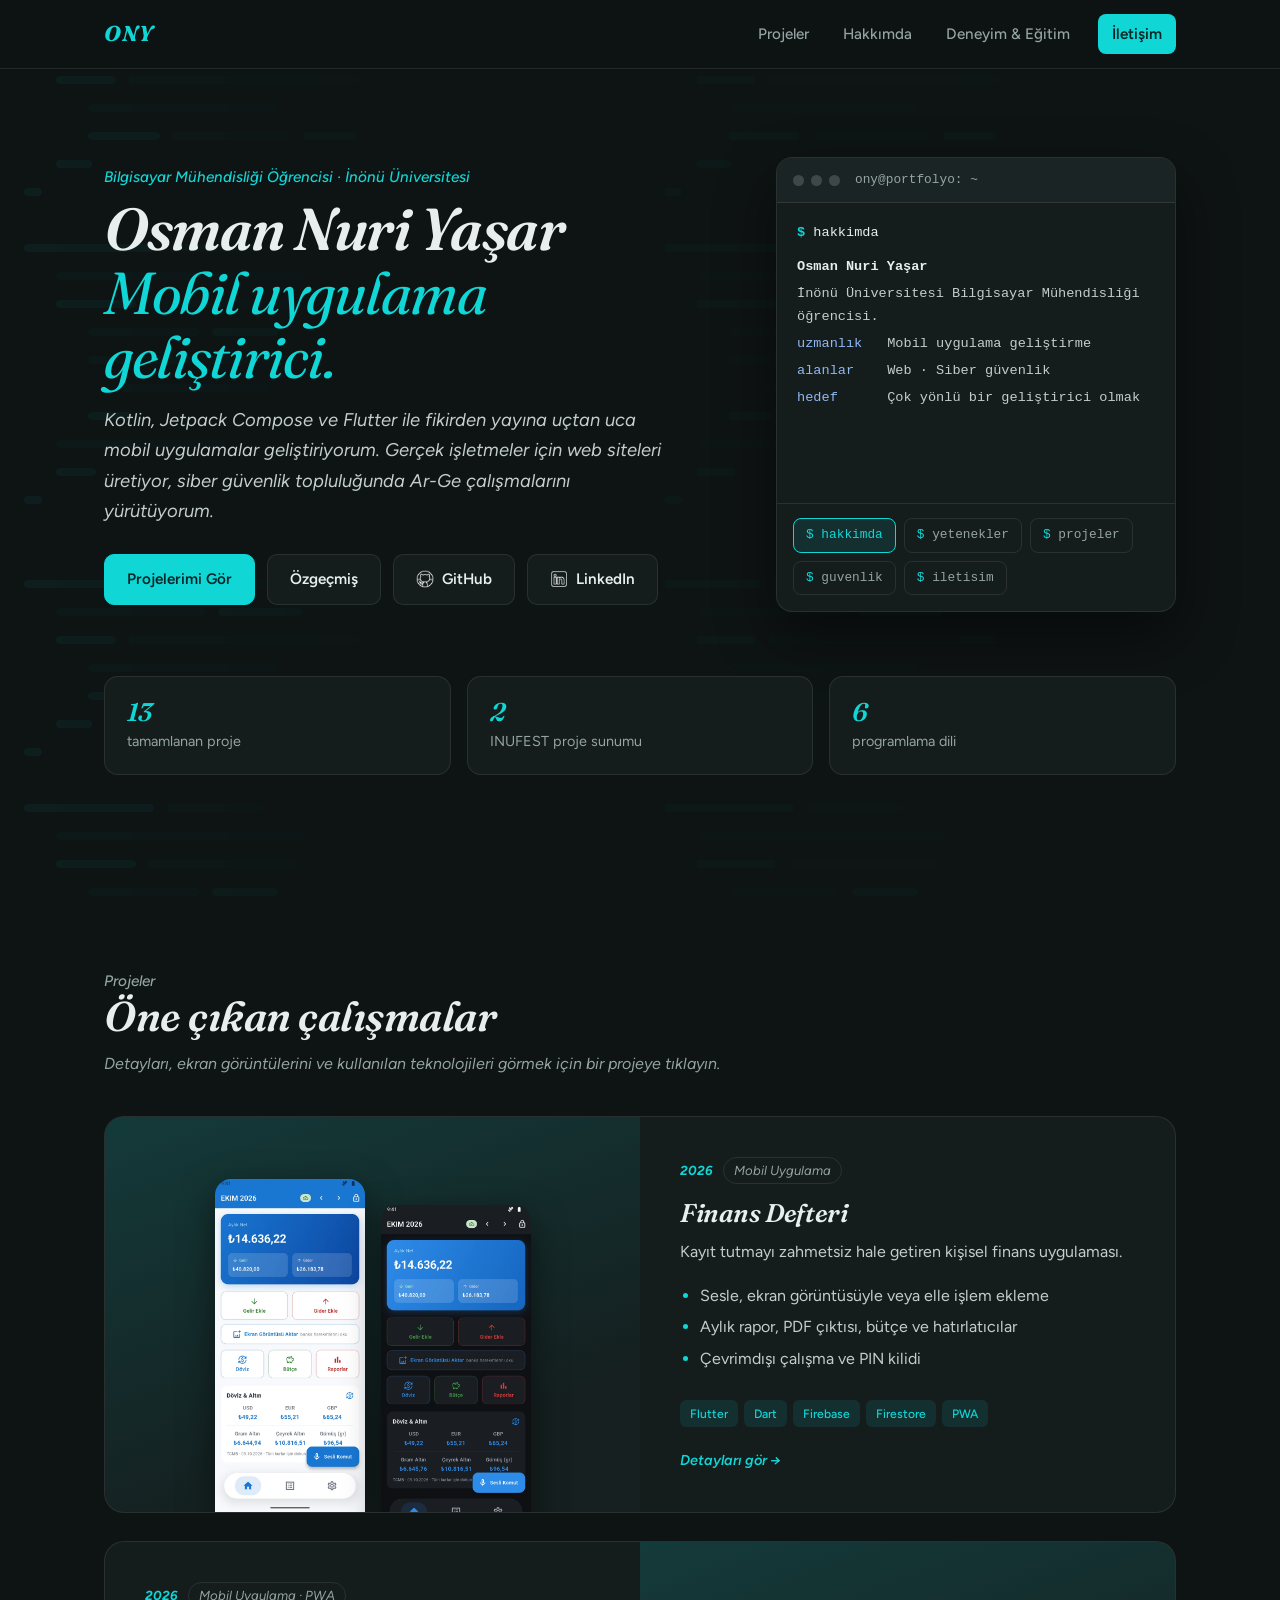
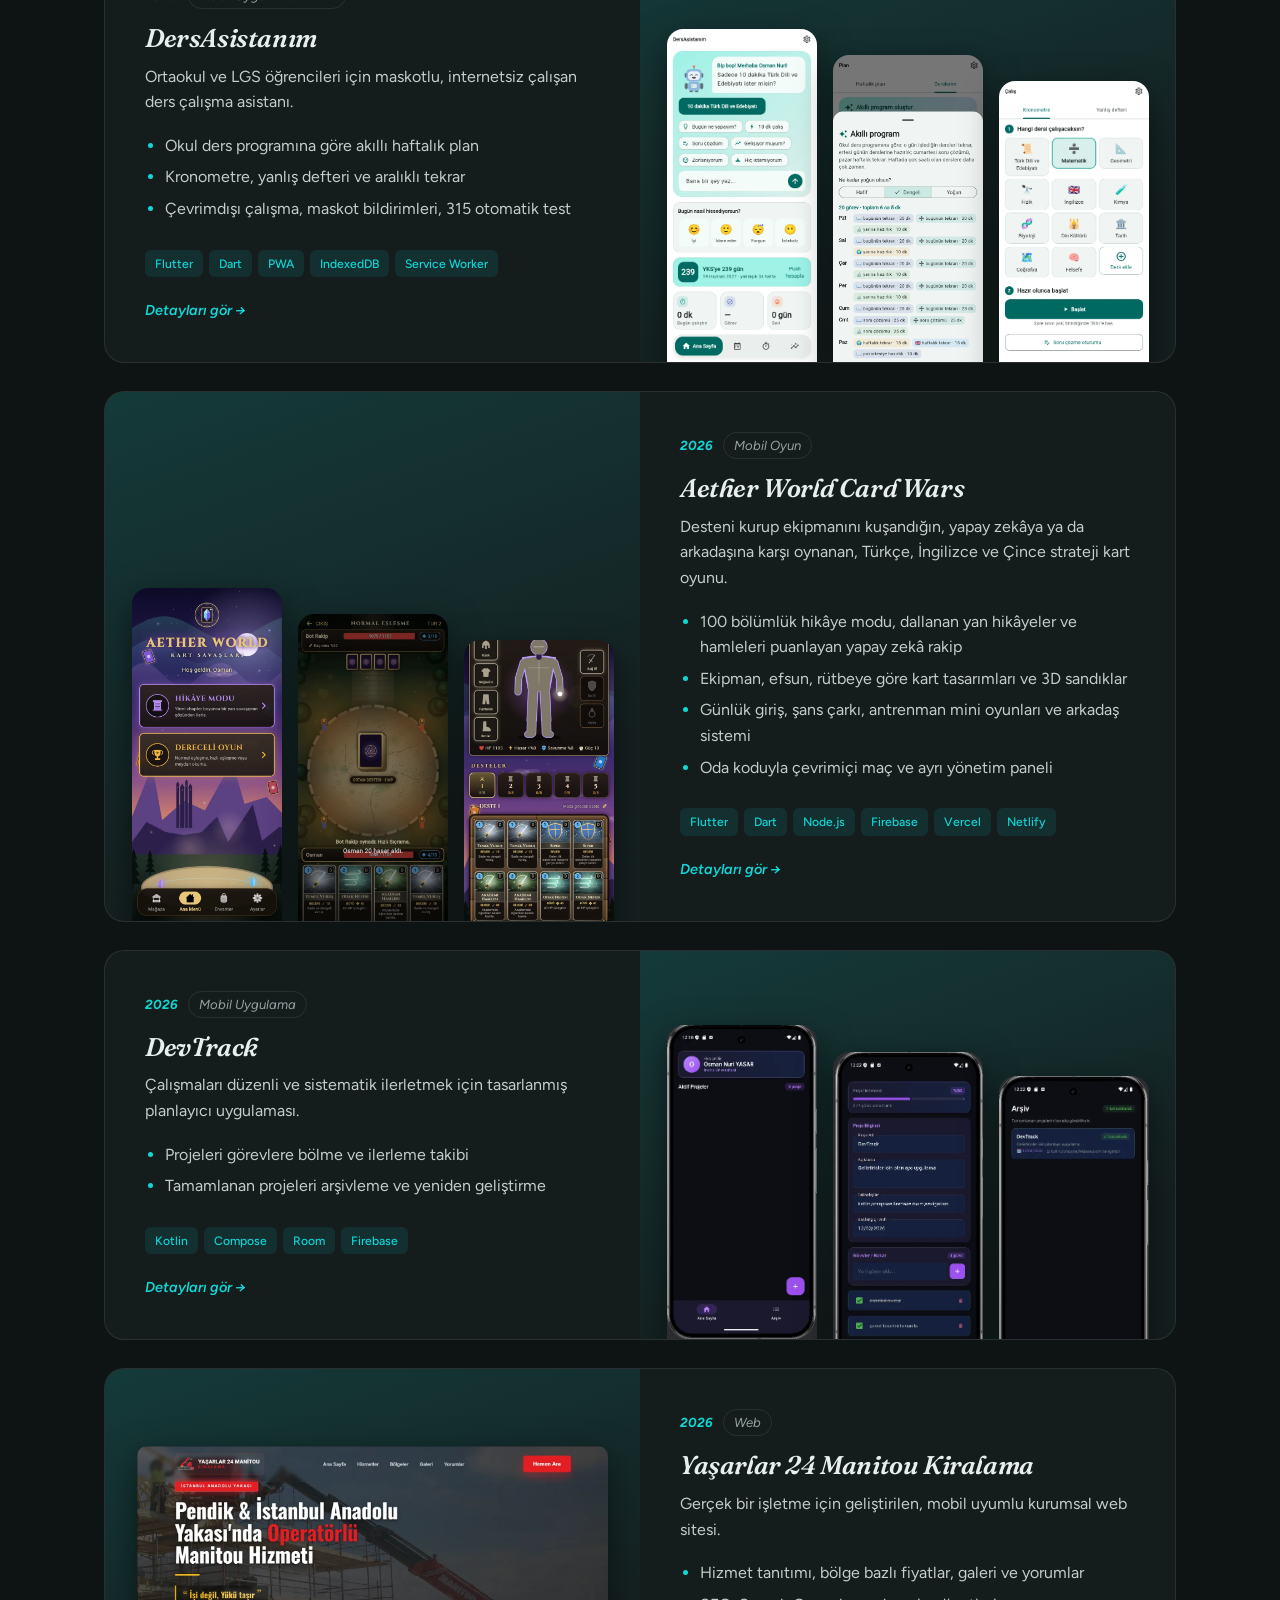
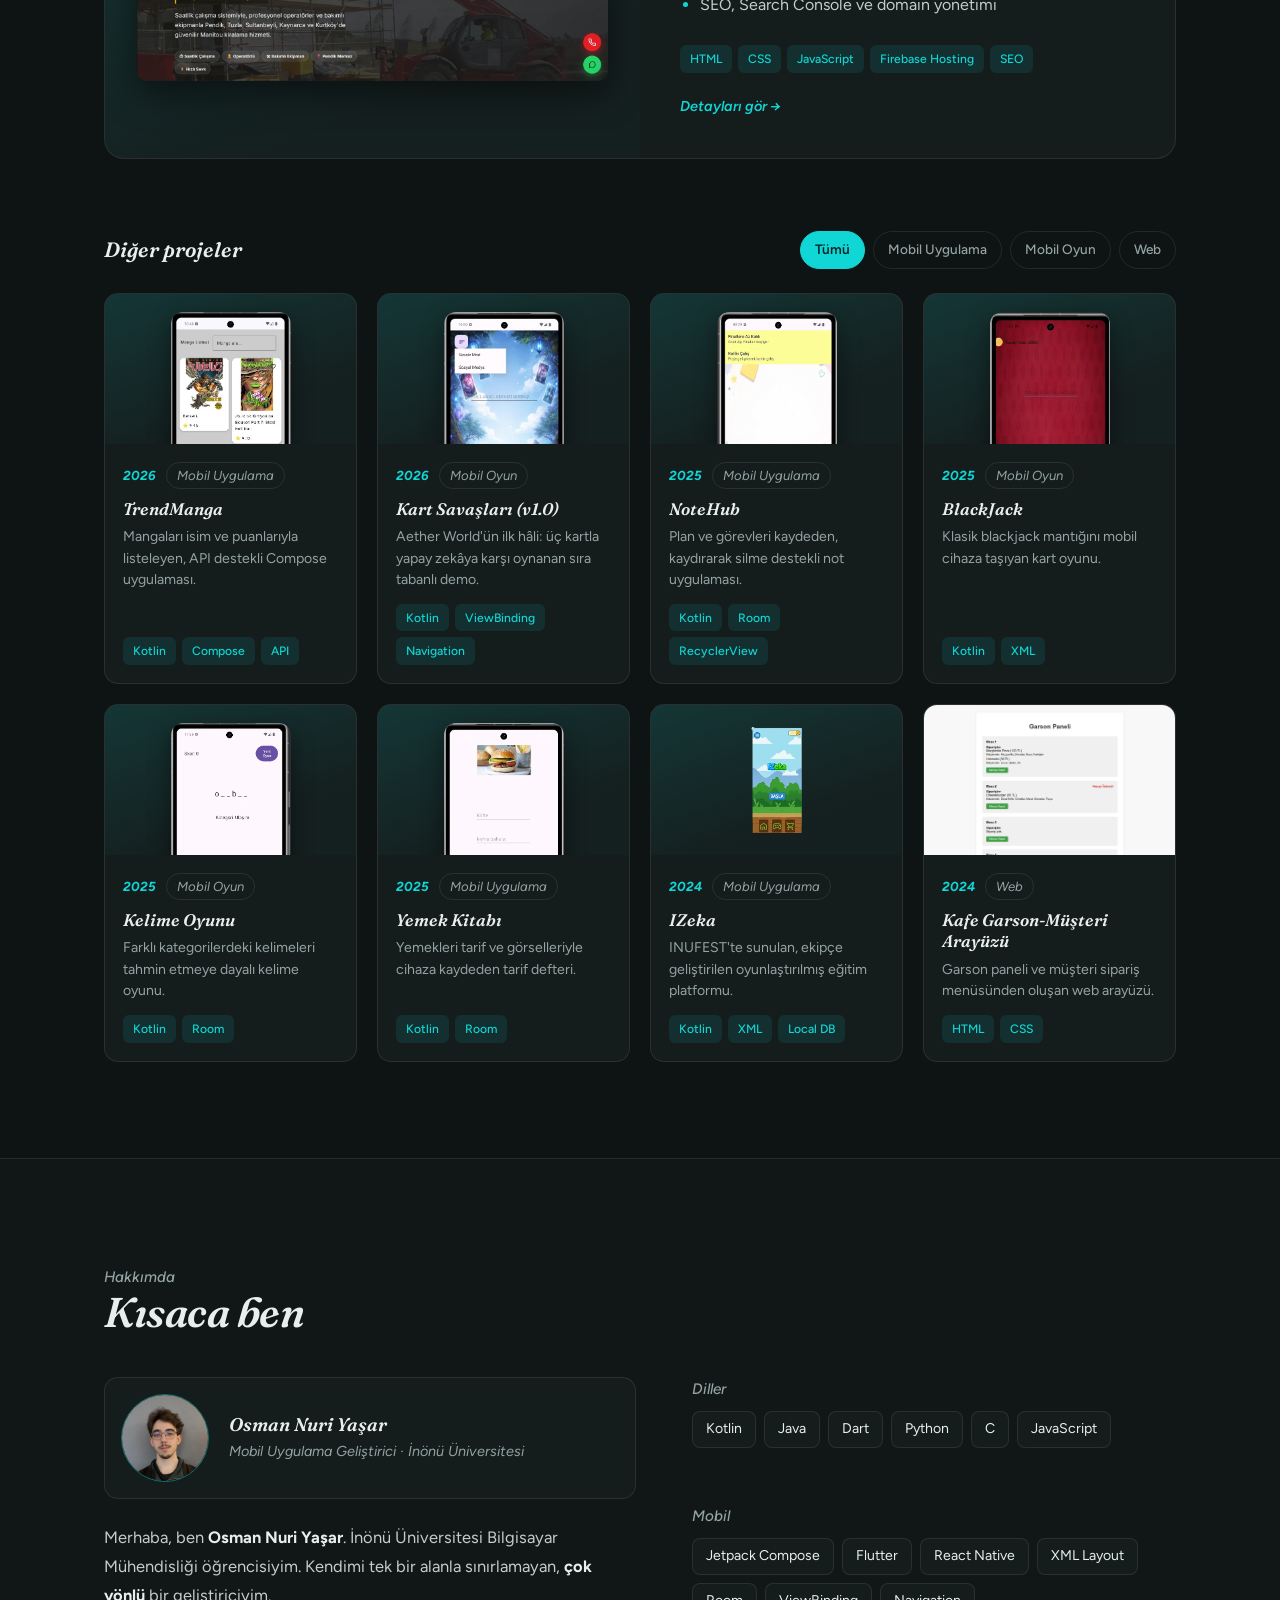
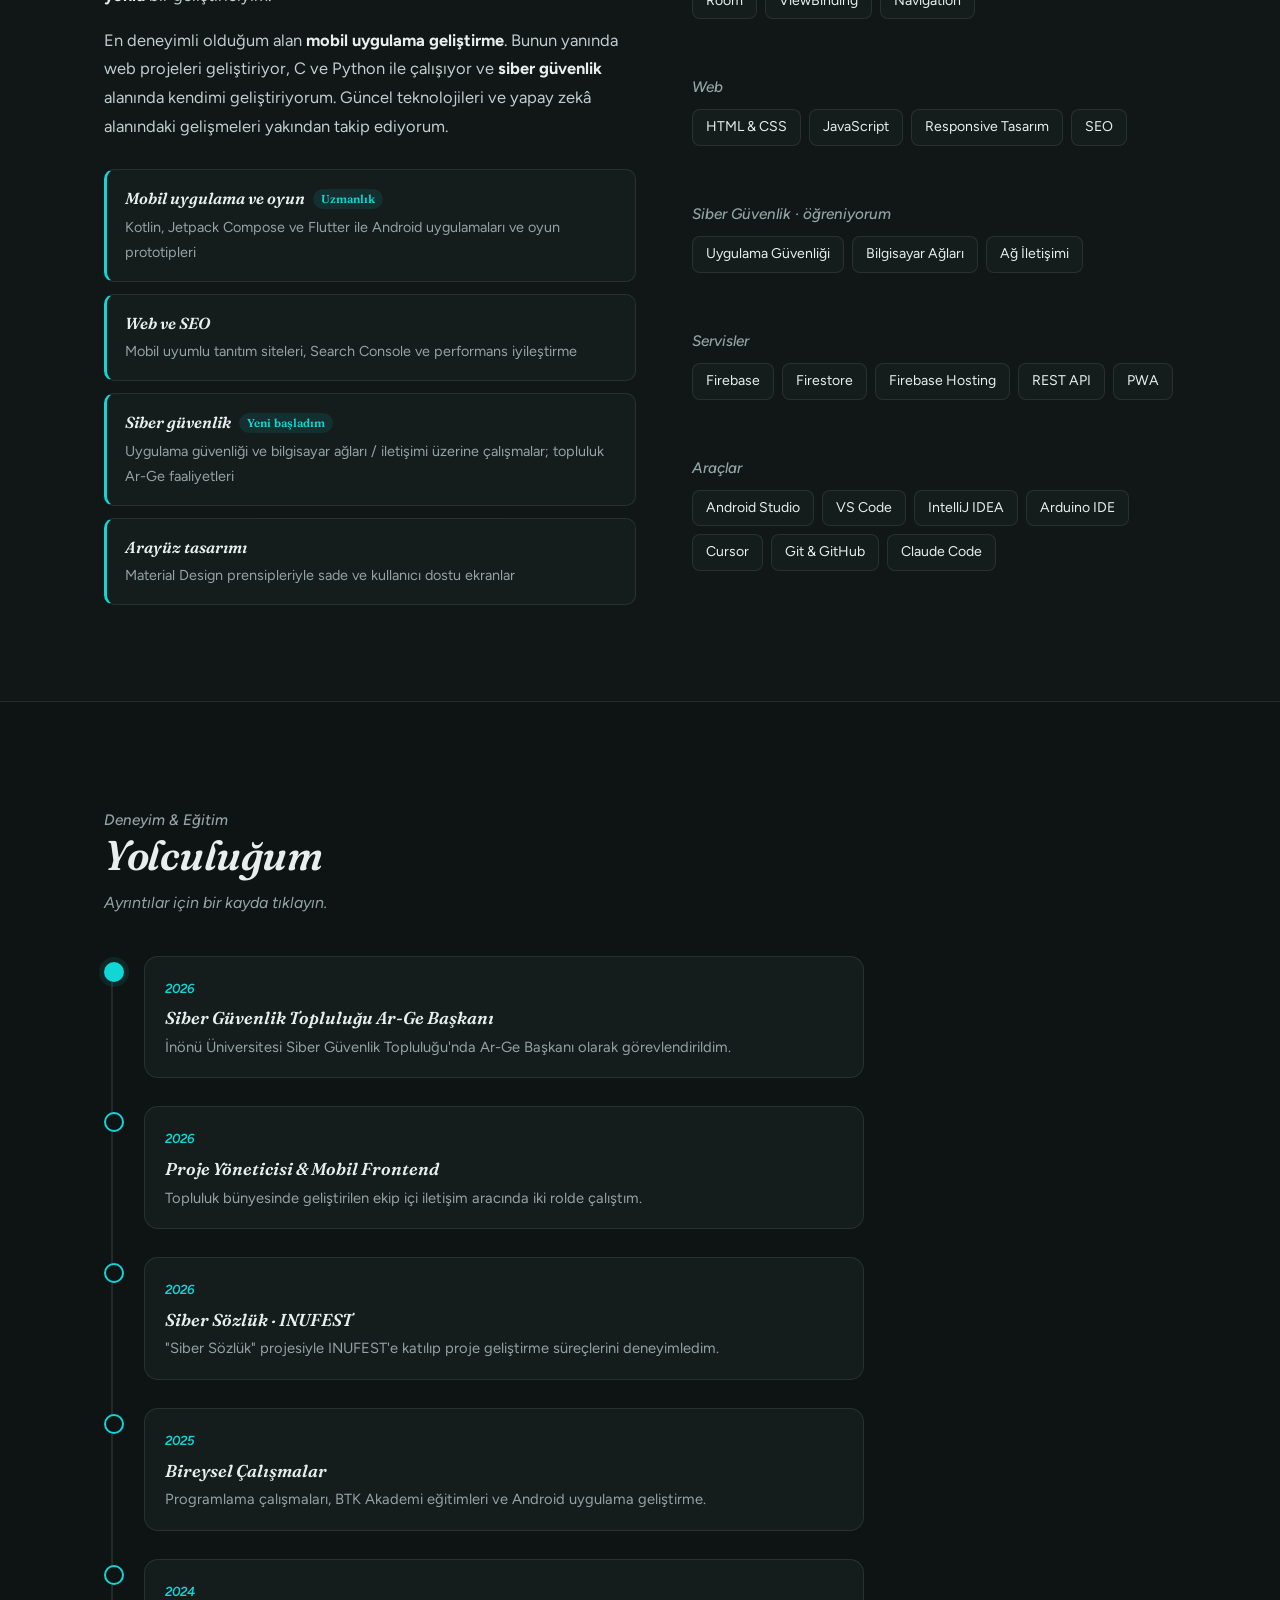
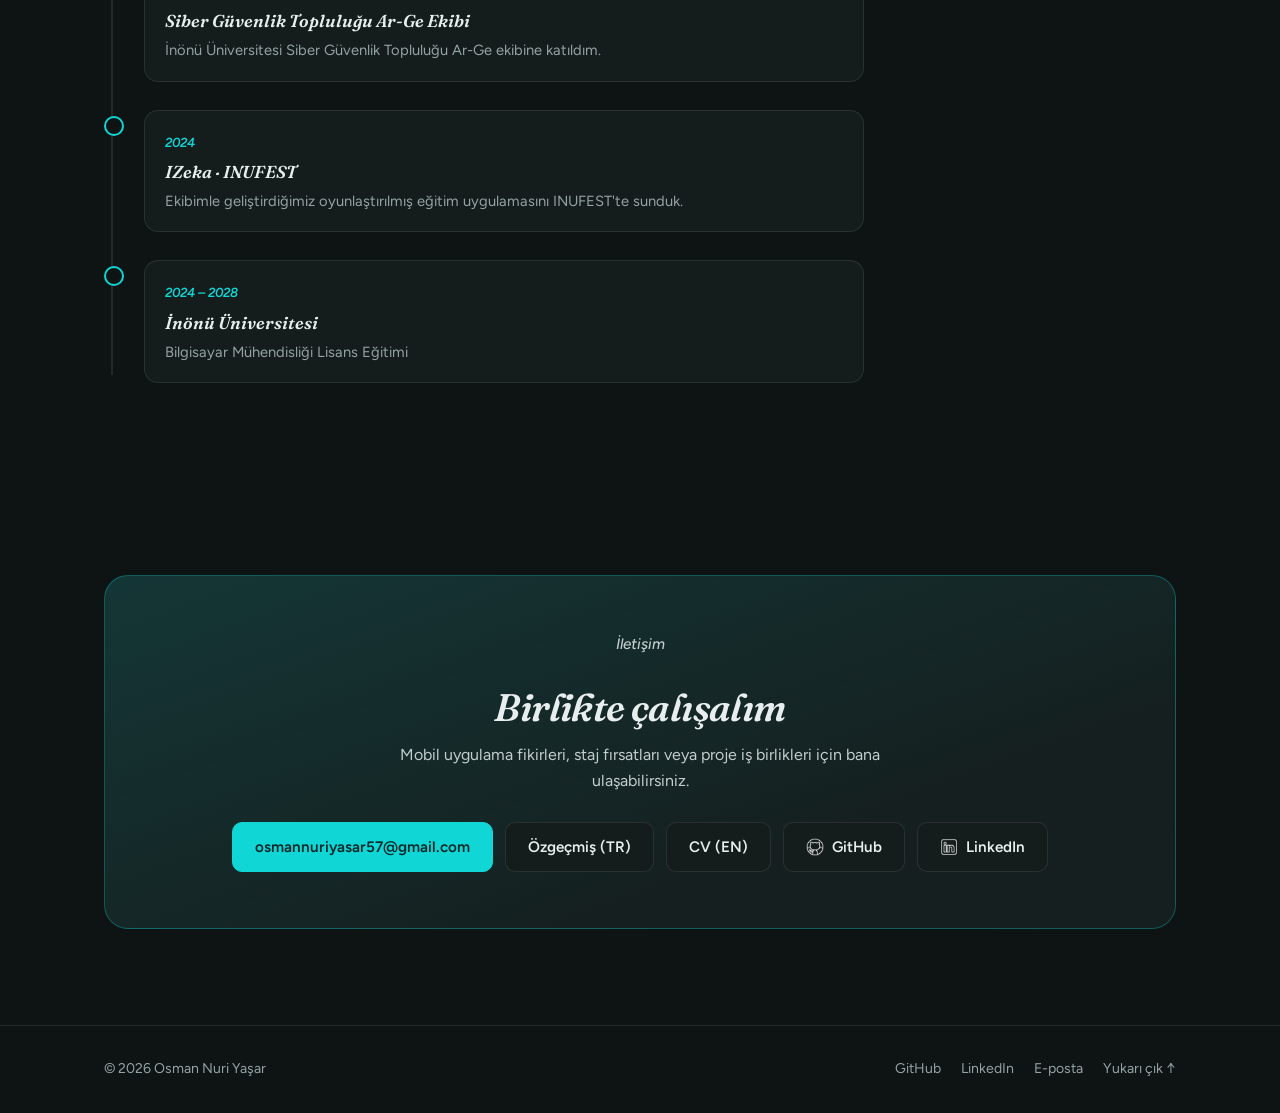
==== index.html @ 2765c80d "Aether World Card Wars güncellendi: 100 bölüm, yan hikâyeler, günlük döngü, çoklu dil Co-Authored-By" ====
<!DOCTYPE html>
<html lang="tr">
<head>
    <meta charset="UTF-8">
    <meta name="viewport" content="width=device-width, initial-scale=1.0">
    <title>Osman Nuri Yaşar | Yazılım Geliştirici</title>
    <meta name="description" content="Osman Nuri Yaşar — mobil, web ve siber güvenlik alanlarında çalışan Bilgisayar Mühendisliği öğrencisi. Projeler, deneyim ve iletişim.">
    <link rel="canonical" href="https://osmnnuri.github.io/">
    <meta property="og:type" content="website">
    <meta property="og:locale" content="tr_TR">
    <meta property="og:url" content="https://osmnnuri.github.io/">
    <meta property="og:title" content="Osman Nuri Yaşar | Mobil Uygulama Geliştirici">
    <meta property="og:description" content="Kotlin ve Flutter ile mobil uygulamalar geliştiren Bilgisayar Mühendisliği öğrencisi. Projeler, deneyim ve iletişim.">
    <meta property="og:image" content="https://osmnnuri.github.io/g%C3%B6rseller/images/osmanprofil-kare.webp">
    <meta name="twitter:card" content="summary">
    <link rel="icon" type="image/png" href="görseller/icons/favicon.png">
    <link rel="preconnect" href="https://fonts.googleapis.com">
    <link rel="preconnect" href="https://fonts.gstatic.com" crossorigin>
    <link rel="stylesheet" href="https://fonts.googleapis.com/css2?family=Fraunces:ital,opsz,wght,SOFT@1,9..144,300..700,100&family=Figtree:ital,wght@0,400..700;1,400..700&display=swap">
    <link rel="stylesheet" href="style.css?v=11">
</head>
<body>
    <nav class="navbar">
        <div class="wrap">
            <a href="#top" class="logo">ONY</a>
            <button class="hamburger" id="hamburger" aria-label="Menüyü Aç/Kapat" aria-expanded="false" aria-controls="navLinks">
                <span></span><span></span><span></span>
            </button>
            <ul class="nav-links" id="navLinks">
                <li><a href="#projects">Projeler</a></li>
                <li><a href="#about">Hakkımda</a></li>
                <li><a href="#experience">Deneyim &amp; Eğitim</a></li>
                <li><a href="#contact" class="nav-btn">İletişim</a></li>
            </ul>
        </div>
    </nav>
    <div class="nav-overlay" id="navOverlay"></div>

    <main id="top">
        <!-- ===== HERO ===== -->
        <header class="hero">
            <div class="wrap hero-main">
                <div>
                    <p class="eyebrow">Bilgisayar Mühendisliği Öğrencisi · İnönü Üniversitesi</p>
                    <h1>Osman Nuri Yaşar<br><span>Mobil uygulama geliştirici.</span></h1>
                    <p class="lead">Kotlin, Jetpack Compose ve Flutter ile fikirden yayına uçtan uca mobil uygulamalar geliştiriyorum. Gerçek işletmeler için web siteleri üretiyor, siber güvenlik topluluğunda Ar-Ge çalışmalarını yürütüyorum.</p>
                    <div class="hero-actions">
                        <a href="#projects" class="btn primary">Projelerimi Gör</a>
                        <a href="cv/kaynak/Osman-Nuri-Yasar-Ozgecmis-TR.html" target="_blank" rel="noopener" class="btn">Özgeçmiş</a>
                        <a href="https://github.com/osmnnuri" target="_blank" rel="noopener" class="btn"><img src="görseller/icons/icons8-github-50.png" alt="" width="50" height="50">GitHub</a>
                        <a href="https://www.linkedin.com/in/osman-nuri-yaşar-59901a324/" target="_blank" rel="noopener" class="btn"><img src="görseller/icons/icons8-linkedin-50.png" alt="" width="50" height="50">LinkedIn</a>
                    </div>
                </div>
                <div class="code-card terminal" id="terminal">
                    <div class="code-bar"><i></i><i></i><i></i><span>ony@portfolyo: ~</span></div>
                    <div class="term-screen" id="termScreen" aria-live="polite"></div>
                    <div class="term-cmds" role="group" aria-label="Terminal komutları">
                        <button type="button" data-cmd="hakkimda">hakkimda</button>
                        <button type="button" data-cmd="yetenekler">yetenekler</button>
                        <button type="button" data-cmd="projeler">projeler</button>
                        <button type="button" data-cmd="guvenlik">guvenlik</button>
                        <button type="button" data-cmd="iletisim">iletisim</button>
                    </div>
                </div>
            </div>
            <div class="wrap">
                <ul class="stats">
                    <li><strong>13</strong><span>tamamlanan proje</span></li>
                    <li><strong>2</strong><span>INUFEST proje sunumu</span></li>
                    <li><strong>6</strong><span>programlama dili</span></li>
                </ul>
            </div>
        </header>

        <!-- ===== PROJELER ===== -->
        <section id="projects">
            <div class="wrap">
                <div class="section-head reveal">
                    <p class="eyebrow">Projeler</p>
                    <h2>Öne çıkan çalışmalar</h2>
                    <p>Detayları, ekran görüntülerini ve kullanılan teknolojileri görmek için bir projeye tıklayın.</p>
                </div>

                <div class="featured">
                    <article class="feature project-card reveal" onclick="openProject('FinansDefteri')" role="button" tabindex="0">
                        <div class="feature-media">
                            <img src="görseller/finansDefteri/04-ana-ekran.webp" alt="Finans Defteri ana ekran" loading="lazy" width="1080" height="2400">
                            <img src="görseller/finansDefteri/13-koyu-ana-ekran.webp" alt="Finans Defteri koyu tema" loading="lazy" width="1080" height="2400">
                        </div>
                        <div class="feature-body">
                            <div class="meta"><span class="year">2026</span><span class="type">Mobil Uygulama</span></div>
                            <h3>Finans Defteri</h3>
                            <p>Kayıt tutmayı zahmetsiz hale getiren kişisel finans uygulaması.</p>
                            <ul>
                                <li>Sesle, ekran görüntüsüyle veya elle işlem ekleme</li>
                                <li>Aylık rapor, PDF çıktısı, bütçe ve hatırlatıcılar</li>
                                <li>Çevrimdışı çalışma ve PIN kilidi</li>
                            </ul>
                            <div class="tags"><span>Flutter</span><span>Dart</span><span>Firebase</span><span>Firestore</span><span>PWA</span></div>
                            <span class="more">Detayları gör &rarr;</span>
                        </div>
                    </article>

                    <article class="feature project-card reveal" onclick="openProject('DersAsistanim')" role="button" tabindex="0">
                        <div class="feature-media">
                            <img src="görseller/dersAsistanim/01-ana-sayfa.webp" alt="DersAsistanım ana sayfa ve maskot asistan" loading="lazy" width="1080" height="2398">
                            <img src="görseller/dersAsistanim/06-akilli-program.webp" alt="DersAsistanım akıllı program" loading="lazy" width="1080" height="2398">
                            <img src="görseller/dersAsistanim/09-kronometre.webp" alt="DersAsistanım kronometre" loading="lazy" width="1080" height="2398">
                        </div>
                        <div class="feature-body">
                            <div class="meta"><span class="year">2026</span><span class="type">Mobil Uygulama · PWA</span></div>
                            <h3>DersAsistanım</h3>
                            <p>Ortaokul ve LGS öğrencileri için maskotlu, internetsiz çalışan ders çalışma asistanı.</p>
                            <ul>
                                <li>Okul ders programına göre akıllı haftalık plan</li>
                                <li>Kronometre, yanlış defteri ve aralıklı tekrar</li>
                                <li>Çevrimdışı çalışma, maskot bildirimleri, 315 otomatik test</li>
                            </ul>
                            <div class="tags"><span>Flutter</span><span>Dart</span><span>PWA</span><span>IndexedDB</span><span>Service Worker</span></div>
                            <span class="more">Detayları gör &rarr;</span>
                        </div>
                    </article>

                    <article class="feature project-card reveal" onclick="openProject('AetherWorld')" role="button" tabindex="0">
                        <div class="feature-media">
                            <img src="görseller/aetherWorld/02-ana-menu.webp" alt="Aether World ana menü" loading="lazy" width="1080" height="2398">
                            <img src="görseller/aetherWorld/05-savas-hamle.webp" alt="Aether World savaş ekranı" loading="lazy" width="1080" height="2398">
                            <img src="görseller/aetherWorld/07-deste.webp" alt="Aether World deste ve envanter" loading="lazy" width="1080" height="2398">
                        </div>
                        <div class="feature-body">
                            <div class="meta"><span class="year">2026</span><span class="type">Mobil Oyun</span></div>
                            <h3>Aether World Card Wars</h3>
                            <p>Desteni kurup ekipmanını kuşandığın, yapay zekâya ya da arkadaşına karşı oynanan, Türkçe, İngilizce ve Çince strateji kart oyunu.</p>
                            <ul>
                                <li>100 bölümlük hikâye modu, dallanan yan hikâyeler ve hamleleri puanlayan yapay zekâ rakip</li>
                                <li>Ekipman, efsun, rütbeye göre kart tasarımları ve 3D sandıklar</li>
                                <li>Günlük giriş, şans çarkı, antrenman mini oyunları ve arkadaş sistemi</li>
                                <li>Oda koduyla çevrimiçi maç ve ayrı yönetim paneli</li>
                            </ul>
                            <div class="tags"><span>Flutter</span><span>Dart</span><span>Node.js</span><span>Firebase</span><span>Vercel</span><span>Netlify</span></div>
                            <span class="more">Detayları gör &rarr;</span>
                        </div>
                    </article>

                    <article class="feature project-card reveal" onclick="openProject('DevTrack')" role="button" tabindex="0">
                        <div class="feature-media">
                            <img src="görseller/devTrack/devTrack_mainScreen.webp" alt="DevTrack ana ekran" loading="lazy" width="361" height="757">
                            <img src="görseller/devTrack/devTrack_projectdetail.webp" alt="DevTrack proje detayı" loading="lazy" width="365" height="763">
                            <img src="görseller/devTrack/devTrack_archive.webp" alt="DevTrack arşiv" loading="lazy" width="362" height="761">
                        </div>
                        <div class="feature-body">
                            <div class="meta"><span class="year">2026</span><span class="type">Mobil Uygulama</span></div>
                            <h3>DevTrack</h3>
                            <p>Çalışmaları düzenli ve sistematik ilerletmek için tasarlanmış planlayıcı uygulaması.</p>
                            <ul>
                                <li>Projeleri görevlere bölme ve ilerleme takibi</li>
                                <li>Tamamlanan projeleri arşivleme ve yeniden geliştirme</li>
                            </ul>
                            <div class="tags"><span>Kotlin</span><span>Compose</span><span>Room</span><span>Firebase</span></div>
                            <span class="more">Detayları gör &rarr;</span>
                        </div>
                    </article>

                    <article class="feature project-card reveal" onclick="openProject('Yasarlar24')" role="button" tabindex="0">
                        <div class="feature-media web">
                            <img src="görseller/yasarlar24/yasarlar24anasayfa.webp" alt="Yaşarlar 24 ana sayfa" loading="lazy" width="1400" height="697">
                        </div>
                        <div class="feature-body">
                            <div class="meta"><span class="year">2026</span><span class="type">Web</span></div>
                            <h3>Yaşarlar 24 Manitou Kiralama</h3>
                            <p>Gerçek bir işletme için geliştirilen, mobil uyumlu kurumsal web sitesi.</p>
                            <ul>
                                <li>Hizmet tanıtımı, bölge bazlı fiyatlar, galeri ve yorumlar</li>
                                <li>SEO, Search Console ve domain yönetimi</li>
                            </ul>
                            <div class="tags"><span>HTML</span><span>CSS</span><span>JavaScript</span><span>Firebase Hosting</span><span>SEO</span></div>
                            <span class="more">Detayları gör &rarr;</span>
                        </div>
                    </article>
                </div>

                <div class="sub-head reveal">
                    <h3>Diğer projeler</h3>
                    <div class="filters" role="group" aria-label="Proje türüne göre filtrele">
                        <button type="button" data-filter="all" aria-pressed="true">Tümü</button>
                        <button type="button" data-filter="app" aria-pressed="false">Mobil Uygulama</button>
                        <button type="button" data-filter="game" aria-pressed="false">Mobil Oyun</button>
                        <button type="button" data-filter="web" aria-pressed="false">Web</button>
                    </div>
                </div>

                <div class="project-grid">
                    <article class="p-card project-card reveal" data-type="app" onclick="openProject('MangaApp')" role="button" tabindex="0">
                        <div class="p-cover phone"><img src="görseller/mangaApp/mangaapp1.webp" alt="" loading="lazy" width="357" height="753"></div>
                        <div class="p-body">
                            <div class="meta"><span class="year">2026</span><span class="type">Mobil Uygulama</span></div>
                            <h4>TrendManga</h4>
                            <p>Mangaları isim ve puanlarıyla listeleyen, API destekli Compose uygulaması.</p>
                            <div class="tags"><span>Kotlin</span><span>Compose</span><span>API</span></div>
                        </div>
                    </article>

                    <article class="p-card project-card reveal" data-type="game" onclick="openProject('cardwars')" role="button" tabindex="0">
                        <div class="p-cover phone"><img src="görseller/cardwars/cardwars_menu.webp" alt="" loading="lazy" width="358" height="760"></div>
                        <div class="p-body">
                            <div class="meta"><span class="year">2026</span><span class="type">Mobil Oyun</span></div>
                            <h4>Kart Savaşları (v1.0)</h4>
                            <p>Aether World'ün ilk hâli: üç kartla yapay zekâya karşı oynanan sıra tabanlı demo.</p>
                            <div class="tags"><span>Kotlin</span><span>ViewBinding</span><span>Navigation</span></div>
                        </div>
                    </article>

                    <article class="p-card project-card reveal" data-type="app" onclick="openProject('notehub')" role="button" tabindex="0">
                        <div class="p-cover phone"><img src="görseller/noteHub/notehubmain.webp" alt="" loading="lazy" width="377" height="792"></div>
                        <div class="p-body">
                            <div class="meta"><span class="year">2025</span><span class="type">Mobil Uygulama</span></div>
                            <h4>NoteHub</h4>
                            <p>Plan ve görevleri kaydeden, kaydırarak silme destekli not uygulaması.</p>
                            <div class="tags"><span>Kotlin</span><span>Room</span><span>RecyclerView</span></div>
                        </div>
                    </article>

                    <article class="p-card project-card reveal" data-type="game" onclick="openProject('BlackJack')" role="button" tabindex="0">
                        <div class="p-cover phone"><img src="görseller/blackjack/blackjackmain.webp" alt="" loading="lazy" width="376" height="822"></div>
                        <div class="p-body">
                            <div class="meta"><span class="year">2025</span><span class="type">Mobil Oyun</span></div>
                            <h4>BlackJack</h4>
                            <p>Klasik blackjack mantığını mobil cihaza taşıyan kart oyunu.</p>
                            <div class="tags"><span>Kotlin</span><span>XML</span></div>
                        </div>
                    </article>

                    <article class="p-card project-card reveal" data-type="game" onclick="openProject('wordgame')" role="button" tabindex="0">
                        <div class="p-cover phone"><img src="görseller/kelimeoyunu/kelimeoyunu.webp" alt="" loading="lazy" width="391" height="813"></div>
                        <div class="p-body">
                            <div class="meta"><span class="year">2025</span><span class="type">Mobil Oyun</span></div>
                            <h4>Kelime Oyunu</h4>
                            <p>Farklı kategorilerdeki kelimeleri tahmin etmeye dayalı kelime oyunu.</p>
                            <div class="tags"><span>Kotlin</span><span>Room</span></div>
                        </div>
                    </article>

                    <article class="p-card project-card reveal" data-type="app" onclick="openProject('YemekKitabi')" role="button" tabindex="0">
                        <div class="p-cover phone"><img src="görseller/yemekkitabi/yemekkitabi.webp" alt="" loading="lazy" width="395" height="836"></div>
                        <div class="p-body">
                            <div class="meta"><span class="year">2025</span><span class="type">Mobil Uygulama</span></div>
                            <h4>Yemek Kitabı</h4>
                            <p>Yemekleri tarif ve görselleriyle cihaza kaydeden tarif defteri.</p>
                            <div class="tags"><span>Kotlin</span><span>Room</span></div>
                        </div>
                    </article>

                    <article class="p-card project-card reveal" data-type="app" onclick="openProject('izeka')" role="button" tabindex="0">
                        <div class="p-cover square"><img src="görseller/IZeka/proje_kapak.webp" alt="" loading="lazy" width="499" height="499"></div>
                        <div class="p-body">
                            <div class="meta"><span class="year">2024</span><span class="type">Mobil Uygulama</span></div>
                            <h4>IZeka</h4>
                            <p>INUFEST'te sunulan, ekipçe geliştirilen oyunlaştırılmış eğitim platformu.</p>
                            <div class="tags"><span>Kotlin</span><span>XML</span><span>Local DB</span></div>
                        </div>
                    </article>

                    <article class="p-card project-card reveal" data-type="web" onclick="openProject('cafe')" role="button" tabindex="0">
                        <div class="p-cover"><img src="görseller/Kafe/garson_paneli.webp" alt="" loading="lazy" width="1400" height="718"></div>
                        <div class="p-body">
                            <div class="meta"><span class="year">2024</span><span class="type">Web</span></div>
                            <h4>Kafe Garson-Müşteri Arayüzü</h4>
                            <p>Garson paneli ve müşteri sipariş menüsünden oluşan web arayüzü.</p>
                            <div class="tags"><span>HTML</span><span>CSS</span></div>
                        </div>
                    </article>
                </div>
            </div>
        </section>

        <!-- ===== HAKKIMDA ===== -->
        <section id="about" class="alt">
            <div class="wrap">
                <div class="section-head reveal">
                    <p class="eyebrow">Hakkımda</p>
                    <h2>Kısaca ben</h2>
                </div>

                <div class="about-grid">
                    <div class="about-text reveal">
                        <div class="about-intro">
                            <img src="görseller/images/osmanprofil-kare.webp" alt="Osman Nuri Yaşar" class="avatar" width="480" height="480" loading="lazy">
                            <div>
                                <strong class="about-name">Osman Nuri Yaşar</strong>
                                <span class="about-role">Mobil Uygulama Geliştirici · İnönü Üniversitesi</span>
                            </div>
                        </div>
                        <p>Merhaba, ben <strong>Osman Nuri Yaşar</strong>. İnönü Üniversitesi Bilgisayar Mühendisliği öğrencisiyim. Kendimi tek bir alanla sınırlamayan, <strong>çok yönlü</strong> bir geliştiriciyim.</p>
                        <p>En deneyimli olduğum alan <strong>mobil uygulama geliştirme</strong>. Bunun yanında web projeleri geliştiriyor, C ve Python ile çalışıyor ve <strong>siber güvenlik</strong> alanında kendimi geliştiriyorum. Güncel teknolojileri ve yapay zekâ alanındaki gelişmeleri yakından takip ediyorum.</p>

                        <ul class="focus-list">
                            <li><strong>Mobil uygulama ve oyun <em>Uzmanlık</em></strong><span>Kotlin, Jetpack Compose ve Flutter ile Android uygulamaları ve oyun prototipleri</span></li>
                            <li><strong>Web ve SEO</strong><span>Mobil uyumlu tanıtım siteleri, Search Console ve performans iyileştirme</span></li>
                            <li><strong>Siber güvenlik <em>Yeni başladım</em></strong><span>Uygulama güvenliği ve bilgisayar ağları / iletişimi üzerine çalışmalar; topluluk Ar-Ge faaliyetleri</span></li>
                            <li><strong>Arayüz tasarımı</strong><span>Material Design prensipleriyle sade ve kullanıcı dostu ekranlar</span></li>
                        </ul>
                    </div>

                    <div class="skill-groups reveal">
                        <div class="skill-group">
                            <h3>Diller</h3>
                            <div class="chips"><span>Kotlin</span><span>Java</span><span>Dart</span><span>Python</span><span>C</span><span>JavaScript</span></div>
                        </div>
                        <div class="skill-group">
                            <h3>Mobil</h3>
                            <div class="chips"><span>Jetpack Compose</span><span>Flutter</span><span>React Native</span><span>XML Layout</span><span>Room</span><span>ViewBinding</span><span>Navigation</span></div>
                        </div>
                        <div class="skill-group">
                            <h3>Web</h3>
                            <div class="chips"><span>HTML &amp; CSS</span><span>JavaScript</span><span>Responsive Tasarım</span><span>SEO</span></div>
                        </div>
                        <div class="skill-group">
                            <h3>Siber Güvenlik · öğreniyorum</h3>
                            <div class="chips"><span>Uygulama Güvenliği</span><span>Bilgisayar Ağları</span><span>Ağ İletişimi</span></div>
                        </div>
                        <div class="skill-group">
                            <h3>Servisler</h3>
                            <div class="chips"><span>Firebase</span><span>Firestore</span><span>Firebase Hosting</span><span>REST API</span><span>PWA</span></div>
                        </div>
                        <div class="skill-group">
                            <h3>Araçlar</h3>
                            <div class="chips"><span>Android Studio</span><span>VS Code</span><span>IntelliJ IDEA</span><span>Arduino IDE</span><span>Cursor</span><span>Git &amp; GitHub</span> <span>Claude Code</span></div>
                        </div>
                    </div>
                </div>
            </div>
        </section>

        <!-- ===== DENEYİM & EĞİTİM ===== -->
        <section id="experience">
            <div class="wrap">
                <div class="section-head reveal">
                    <p class="eyebrow">Deneyim &amp; Eğitim</p>
                    <h2>Yolculuğum</h2>
                    <p>Ayrıntılar için bir kayda tıklayın.</p>
                </div>

                <ol class="timeline">
                    <li class="now reveal">
                        <button type="button" class="t-item" onclick="openActivity('arge-baskani')">
                            <span class="year">2026</span>
                            <h3>Siber Güvenlik Topluluğu Ar-Ge Başkanı</h3>
                            <p>İnönü Üniversitesi Siber Güvenlik Topluluğu'nda Ar-Ge Başkanı olarak görevlendirildim.</p>
                        </button>
                    </li>
                    <li class="reveal">
                        <button type="button" class="t-item" onclick="openActivity('ekip-ici-iletisim')">
                            <span class="year">2026</span>
                            <h3>Proje Yöneticisi &amp; Mobil Frontend</h3>
                            <p>Topluluk bünyesinde geliştirilen ekip içi iletişim aracında iki rolde çalıştım.</p>
                        </button>
                    </li>
                    <li class="reveal">
                        <button type="button" class="t-item" onclick="openActivity('siber-sozluk')">
                            <span class="year">2026</span>
                            <h3>Siber Sözlük · INUFEST</h3>
                            <p>"Siber Sözlük" projesiyle INUFEST'e katılıp proje geliştirme süreçlerini deneyimledim.</p>
                        </button>
                    </li>
                    <li class="reveal">
                        <button type="button" class="t-item" onclick="openActivity('bireysel-calismalar')">
                            <span class="year">2025</span>
                            <h3>Bireysel Çalışmalar</h3>
                            <p>Programlama çalışmaları, BTK Akademi eğitimleri ve Android uygulama geliştirme.</p>
                        </button>
                    </li>
                    <li class="reveal">
                        <button type="button" class="t-item" onclick="openActivity('siber-guvenlik-2024')">
                            <span class="year">2024</span>
                            <h3>Siber Güvenlik Topluluğu Ar-Ge Ekibi</h3>
                            <p>İnönü Üniversitesi Siber Güvenlik Topluluğu Ar-Ge ekibine katıldım.</p>
                        </button>
                    </li>
                    <li class="reveal">
                        <button type="button" class="t-item" onclick="openActivity('android-egitim')">
                            <span class="year">2024</span>
                            <h3>IZeka · INUFEST</h3>
                            <p>Ekibimle geliştirdiğimiz oyunlaştırılmış eğitim uygulamasını INUFEST'te sunduk.</p>
                        </button>
                    </li>
                    <li class="reveal">
                        <button type="button" class="t-item" onclick="openActivity('universite')">
                            <span class="year">2024 – 2028</span>
                            <h3>İnönü Üniversitesi</h3>
                            <p>Bilgisayar Mühendisliği Lisans Eğitimi</p>
                        </button>
                    </li>
                </ol>
            </div>
        </section>

        <!-- ===== İLETİŞİM ===== -->
        <section id="contact">
            <div class="wrap">
                <div class="contact-box reveal">
                    <p class="eyebrow">İletişim</p>
                    <h2>Birlikte çalışalım</h2>
                    <p>Mobil uygulama fikirleri, staj fırsatları veya proje iş birlikleri için bana ulaşabilirsiniz.</p>
                    <div class="hero-actions">
                        <a href="mailto:osmannuriyasar57@gmail.com" class="btn primary">osmannuriyasar57@gmail.com</a>
                        <a href="cv/kaynak/Osman-Nuri-Yasar-Ozgecmis-TR.html" target="_blank" rel="noopener" class="btn">Özgeçmiş (TR)</a>
                        <a href="cv/kaynak/Osman-Nuri-Yasar-CV-EN.html" target="_blank" rel="noopener" class="btn">CV (EN)</a>
                        <a href="https://github.com/osmnnuri" target="_blank" rel="noopener" class="btn"><img src="görseller/icons/icons8-github-50.png" alt="" width="50" height="50">GitHub</a>
                        <a href="https://www.linkedin.com/in/osman-nuri-yaşar-59901a324/" target="_blank" rel="noopener" class="btn"><img src="görseller/icons/icons8-linkedin-50.png" alt="" width="50" height="50">LinkedIn</a>
                    </div>
                </div>
            </div>
        </section>
    </main>

    <div id="projectModal" class="modal" role="dialog" aria-modal="true" aria-hidden="true">
        <div class="modal-content" tabindex="-1">
            <button type="button" class="close-button" aria-label="Kapat">&times;</button>
            <div id="modal-body"></div>
        </div>
    </div>

    <footer class="footer">
        <div class="wrap">
            <span>© 2026 Osman Nuri Yaşar</span>
            <nav class="footer-links" aria-label="Sosyal bağlantılar">
                <a href="https://github.com/osmnnuri" target="_blank" rel="noopener">GitHub</a>
                <a href="https://www.linkedin.com/in/osman-nuri-yaşar-59901a324/" target="_blank" rel="noopener">LinkedIn</a>
                <a href="mailto:osmannuriyasar57@gmail.com">E-posta</a>
                <a href="#top">Yukarı çık &uarr;</a>
            </nav>
        </div>
    </footer>

    <script src="javascript/faaliyetler.js?v=10"></script>
    <script src="javascript/index.js?v=12"></script>
</body>
</html>
---- style.css ----
:root {
    --bg: #0e1313;
    --surface: #151c1c;
    --surface-2: #1b2424;
    --border: rgba(255, 255, 255, 0.09);
    --text: #e8eeee;
    --text-2: #c3cdcd;
    --muted: #94a3a3;
    --accent: #11d6d6;
    --accent-hover: #3fe3e3;
    --accent-soft: rgba(17, 214, 214, 0.1);
    --accent-ink: #052626;
    --radius: 14px;
    --wrap: 1120px;
    --font-display: 'Fraunces', Georgia, 'Times New Roman', serif;
    --font-body: 'Figtree', 'Segoe UI', system-ui, Arial, sans-serif;
    --ease-out: cubic-bezier(0.22, 1, 0.36, 1);
}

* { box-sizing: border-box; }

html { scroll-behavior: smooth; scroll-padding-top: 84px; }

body {
    margin: 0;
    background: var(--bg);
    color: var(--text);
    font-family: var(--font-body);
    font-size: 16px;
    line-height: 1.6;
    -webkit-font-smoothing: antialiased;
}

/* Arka plan: editör küçük haritasını andıran, yavaşça akan kod satırı silüetleri */
body::before {
    content: "";
    position: fixed;
    inset: -560px 0 0;
    z-index: -1;
    pointer-events: none;
    background: url("data:image/svg+xml,%3Csvg xmlns='http://www.w3.org/2000/svg' width='640' height='560' fill='%2311d6d6'%3E%3Crect x='24' y='20' width='96' height='8' rx='4'/%3E%3Crect x='132' y='20' width='180' height='8' rx='4' opacity='.55'/%3E%3Crect x='56' y='48' width='150' height='8' rx='4' opacity='.55'/%3E%3Crect x='218' y='48' width='84' height='8' rx='4'/%3E%3Crect x='56' y='76' width='60' height='8' rx='4'/%3E%3Crect x='128' y='76' width='230' height='8' rx='4' opacity='.55'/%3E%3Crect x='88' y='104' width='190' height='8' rx='4' opacity='.55'/%3E%3Crect x='88' y='132' width='72' height='8' rx='4'/%3E%3Crect x='172' y='132' width='120' height='8' rx='4' opacity='.55'/%3E%3Crect x='304' y='132' width='52' height='8' rx='4'/%3E%3Crect x='56' y='160' width='36' height='8' rx='4'/%3E%3Crect x='24' y='188' width='18' height='8' rx='4'/%3E%3Crect x='24' y='244' width='130' height='8' rx='4'/%3E%3Crect x='166' y='244' width='96' height='8' rx='4' opacity='.55'/%3E%3Crect x='56' y='272' width='248' height='8' rx='4' opacity='.55'/%3E%3Crect x='56' y='300' width='80' height='8' rx='4'/%3E%3Crect x='148' y='300' width='150' height='8' rx='4' opacity='.55'/%3E%3Crect x='88' y='328' width='112' height='8' rx='4' opacity='.55'/%3E%3Crect x='212' y='328' width='66' height='8' rx='4'/%3E%3Crect x='88' y='356' width='210' height='8' rx='4' opacity='.55'/%3E%3Crect x='120' y='384' width='150' height='8' rx='4' opacity='.55'/%3E%3Crect x='88' y='412' width='44' height='8' rx='4'/%3E%3Crect x='56' y='440' width='170' height='8' rx='4' opacity='.55'/%3E%3Crect x='56' y='468' width='40' height='8' rx='4'/%3E%3Crect x='24' y='496' width='18' height='8' rx='4'/%3E%3C/svg%3E") 0 0 / 640px 560px;
    opacity: 0.06;
    -webkit-mask-image: linear-gradient(90deg, #000, rgba(0, 0, 0, 0.45) 30%, rgba(0, 0, 0, 0.45) 70%, #000);
    mask-image: linear-gradient(90deg, #000, rgba(0, 0, 0, 0.45) 30%, rgba(0, 0, 0, 0.45) 70%, #000);
    animation: codeDrift 150s linear infinite;
}

@keyframes codeDrift { to { transform: translateY(560px); } }

img { max-width: 100%; height: auto; display: block; }

a { color: inherit; }

h1, h2, h3, h4, .logo, .stats strong, .about-name, .focus-list strong {
    font-family: var(--font-display);
    font-style: italic;
    font-weight: 600;
}

.wrap { width: 100%; max-width: var(--wrap); margin: 0 auto; padding: 0 24px; }

:focus-visible { outline: 2px solid var(--accent); outline-offset: 3px; border-radius: 4px; }

/* --- Navigasyon --- */
.navbar {
    position: sticky;
    top: 0;
    z-index: 1000;
    background: rgba(14, 19, 19, 0.88);
    backdrop-filter: blur(12px);
    border-bottom: 1px solid var(--border);
}

.navbar .wrap { display: flex; align-items: center; justify-content: space-between; height: 68px; }

.logo { font-weight: 700; font-size: 1.35rem; letter-spacing: 0.5px; color: var(--accent); text-decoration: none; }

.nav-links { display: flex; align-items: center; gap: 6px; list-style: none; margin: 0; padding: 0; }

.nav-links a {
    display: block;
    padding: 8px 14px;
    border-radius: 8px;
    color: var(--muted);
    font-size: 0.95rem;
    font-weight: 500;
    text-decoration: none;
    transition: color 0.2s ease, background 0.2s ease;
}

.nav-links a:hover, .nav-links a.current { color: var(--text); background: rgba(255, 255, 255, 0.05); }

.nav-links a.current { color: var(--accent); }

.nav-links .nav-btn { margin-left: 8px; background: var(--accent); color: var(--accent-ink); font-weight: 600; }

.nav-links .nav-btn:hover { background: var(--accent-hover); color: var(--accent-ink); }

.hamburger { display: none; width: 42px; height: 42px; padding: 0; background: none; border: 0; cursor: pointer; }

.hamburger span { display: block; width: 24px; height: 2px; margin: 5px auto; background: var(--text); border-radius: 2px; transition: transform 0.3s ease, opacity 0.3s ease; }

.hamburger.active span:nth-child(1) { transform: translateY(7px) rotate(45deg); }
.hamburger.active span:nth-child(2) { opacity: 0; }
.hamburger.active span:nth-child(3) { transform: translateY(-7px) rotate(-45deg); }

.nav-overlay { display: none; }

/* --- Düğmeler --- */
.btn {
    display: inline-flex;
    align-items: center;
    gap: 8px;
    padding: 12px 22px;
    border: 1px solid var(--border);
    border-radius: 10px;
    background: var(--surface);
    color: var(--text);
    font: inherit;
    font-weight: 600;
    font-size: 0.95rem;
    text-decoration: none;
    cursor: pointer;
    transition: transform 0.2s ease, border-color 0.2s ease, background 0.2s ease;
}

.btn:hover { transform: translateY(-2px); border-color: var(--accent); }

.btn.primary { background: var(--accent); border-color: var(--accent); color: var(--accent-ink); }

.btn.primary:hover { background: var(--accent-hover); }

.btn img { width: 18px; height: 18px; filter: invert(1); }

/* --- Bölümler --- */
section { padding: 96px 0; }

.section-head { margin-bottom: 40px; }

.eyebrow { margin: 0 0 8px; color: var(--accent); font-size: 0.95rem; font-style: italic; font-weight: 500; }

.section-head h2 { margin: 0; font-size: clamp(1.9rem, 3.4vw, 2.6rem); line-height: 1.15; letter-spacing: -0.5px; }

.section-head p { margin: 10px 0 0; max-width: 620px; color: var(--muted); font-style: italic; }

/* --- Hero --- */
.hero { padding: 88px 0 72px; }

.hero-main { display: grid; grid-template-columns: minmax(0, 1fr) 400px; gap: 56px; align-items: center; }

.hero h1 { margin: 0 0 16px; font-size: clamp(2.3rem, 5.2vw, 3.7rem); line-height: 1.08; letter-spacing: -1.5px; }

.hero h1 span { color: var(--accent); font-weight: 400; }

.hero .lead { margin: 0 0 28px; max-width: 580px; color: var(--text-2); font-size: 1.15rem; line-height: 1.65; font-style: italic; }

.hero-actions { display: flex; flex-wrap: wrap; gap: 12px; }

/* Kod penceresi görünümlü profil kartı */
.code-card {
    background: var(--surface);
    border: 1px solid var(--border);
    border-radius: 16px;
    box-shadow: 0 24px 60px rgba(0, 0, 0, 0.45);
    overflow: hidden;
}

.code-bar { display: flex; align-items: center; gap: 7px; padding: 12px 16px; background: var(--surface-2); border-bottom: 1px solid var(--border); }

.code-bar i { width: 11px; height: 11px; border-radius: 50%; background: rgba(255, 255, 255, 0.16); }

.code-bar span { margin-left: 8px; color: var(--muted); font-size: 0.8rem; }

/* Etkileşimli terminal */
.terminal { font-family: 'Cascadia Code', Consolas, 'Courier New', monospace; font-size: 0.85rem; }

.term-screen { height: 300px; padding: 18px 20px; overflow-y: auto; line-height: 1.7; color: var(--text-2); }

.term-screen p { margin: 0 0 4px; }

.term-screen b { color: var(--text); }

.term-line { color: var(--text); }

.term-screen .prompt { color: var(--accent); font-weight: 700; }

.term-screen .caret { display: inline-block; width: 8px; height: 1em; margin-left: 2px; background: var(--accent); vertical-align: text-bottom; animation: caretBlink 0.9s steps(1) infinite; }

@keyframes caretBlink { 50% { opacity: 0; } }

.term-out { margin-top: 10px; animation: termIn 0.3s ease; }

@keyframes termIn { from { opacity: 0; transform: translateY(6px); } }

.term-screen .key { display: inline-block; min-width: 82px; color: #8fb8f2; }

.term-screen .dim { color: var(--muted); }

.term-screen a, .term-screen button { padding: 0; background: none; border: 0; color: var(--accent); font: inherit; text-decoration: underline; text-underline-offset: 3px; cursor: pointer; }

.term-screen a:hover, .term-screen button:hover { color: #7ff0f0; }

.term-cmds { display: flex; flex-wrap: wrap; gap: 8px; padding: 14px 16px 16px; border-top: 1px solid var(--border); }

.term-cmds button {
    padding: 6px 12px;
    background: transparent;
    border: 1px solid var(--border);
    border-radius: 8px;
    color: var(--muted);
    font: inherit;
    font-size: 0.8rem;
    cursor: pointer;
    transition: color 0.2s ease, border-color 0.2s ease, background 0.2s ease;
}

.term-cmds button::before { content: "$ "; color: var(--accent); }

.term-cmds button:hover { color: var(--text); border-color: rgba(17, 214, 214, 0.5); }

.term-cmds button[aria-pressed="true"] { background: var(--accent-soft); border-color: var(--accent); color: var(--accent); }

.stats { display: grid; grid-template-columns: repeat(3, 1fr); gap: 16px; margin-top: 64px; padding: 0; list-style: none; }

.stats li { padding: 20px 22px; background: var(--surface); border: 1px solid var(--border); border-radius: var(--radius); transition: translate 0.35s var(--ease-out), border-color 0.25s ease; }

.stats li:hover { translate: 0 -4px; border-color: rgba(17, 214, 214, 0.45); }

.stats strong { display: block; color: var(--accent); font-size: 1.6rem; line-height: 1.2; }

.stats span { color: var(--muted); font-size: 0.9rem; }

/* --- Öne çıkan projeler --- */
.featured { display: grid; gap: 28px; }

.feature {
    position: relative;
    display: grid;
    grid-template-columns: minmax(0, 1fr) minmax(0, 1fr);
    background: var(--surface);
    border: 1px solid var(--border);
    border-radius: 20px;
    overflow: hidden;
    cursor: pointer;
}

.feature:hover, .feature:focus-visible { border-color: rgba(17, 214, 214, 0.55); translate: 0 -6px; box-shadow: 0 24px 54px rgba(0, 0, 0, 0.42); }

.feature:nth-child(even) .feature-media { order: 2; }

.feature-media {
    display: flex;
    align-items: flex-end;
    justify-content: center;
    gap: 16px;
    min-height: 340px;
    padding: 36px 28px 0;
    background: linear-gradient(160deg, rgba(17, 214, 214, 0.16), rgba(17, 214, 214, 0.02) 75%);
    overflow: hidden;
}

.feature-media img { width: 150px; border-radius: 16px 16px 0 0; box-shadow: 0 12px 34px rgba(0, 0, 0, 0.5); transition: translate 0.6s var(--ease-out), rotate 0.6s var(--ease-out), scale 0.6s var(--ease-out); }

/* Üzerine gelince telefonlar yelpaze gibi açılır */
.feature:hover .feature-media:not(.web) img:nth-child(1) { translate: -8px -10px; rotate: -3deg; }
.feature:hover .feature-media:not(.web) img:nth-child(2) { translate: 0 -18px; }
.feature:hover .feature-media:not(.web) img:nth-child(3) { translate: 8px -10px; rotate: 3deg; }
.feature:hover .feature-media.web img { scale: 1.025; }

.feature-media img:nth-child(2) { transform: translateY(26px); }
.feature-media img:nth-child(3) { transform: translateY(52px); }

.feature-media.web { align-items: center; padding: 32px; }

.feature-media.web img { width: 100%; border-radius: 10px; }

.feature-body { display: flex; flex-direction: column; justify-content: center; padding: 40px; }

.meta { display: flex; align-items: center; gap: 10px; color: var(--muted); font-size: 0.82rem; font-style: italic; }

.meta .year { color: var(--accent); font-weight: 700; }

.meta .type { padding: 2px 10px; border: 1px solid var(--border); border-radius: 999px; }

.feature-body h3 { margin: 14px 0 10px; font-size: 1.6rem; line-height: 1.2; letter-spacing: -0.4px; }

.feature-body p { margin: 0 0 18px; color: var(--text-2); }

.feature-body ul { margin: 0 0 22px; padding-left: 20px; color: var(--text-2); }

.feature-body li { margin-bottom: 6px; }

.feature-body li::marker { color: var(--accent); }

.tags { display: flex; flex-wrap: wrap; gap: 6px; }

.tags span { padding: 4px 10px; background: var(--accent-soft); border-radius: 6px; color: var(--accent); font-size: 0.76rem; font-weight: 500; }

.more { margin-top: 22px; color: var(--accent); font-size: 0.9rem; font-style: italic; font-weight: 600; }

/* --- Diğer projeler --- */
.sub-head { display: flex; flex-wrap: wrap; align-items: center; justify-content: space-between; gap: 16px; margin: 72px 0 24px; }

.sub-head h3 { margin: 0; font-size: 1.3rem; }

.filters { display: flex; flex-wrap: wrap; gap: 8px; }

.filters button {
    padding: 7px 14px;
    border: 1px solid var(--border);
    border-radius: 999px;
    background: transparent;
    color: var(--muted);
    font: inherit;
    font-size: 0.85rem;
    font-weight: 500;
    cursor: pointer;
    transition: all 0.2s ease;
}

.filters button:hover { color: var(--text); border-color: rgba(255, 255, 255, 0.25); }

.filters button[aria-pressed="true"] { background: var(--accent); border-color: var(--accent); color: var(--accent-ink); font-weight: 600; }

.project-grid { display: grid; grid-template-columns: repeat(auto-fill, minmax(250px, 1fr)); gap: 20px; }

.p-card {
    position: relative;
    display: flex;
    flex-direction: column;
    background: var(--surface);
    border: 1px solid var(--border);
    border-radius: var(--radius);
    overflow: hidden;
    cursor: pointer;
}

.p-card[hidden] { display: none; }

.p-card:hover, .p-card:focus-visible { border-color: rgba(17, 214, 214, 0.55); translate: 0 -6px; box-shadow: 0 18px 40px rgba(0, 0, 0, 0.42); }

/* Sıra sıra gelsinler: satırdaki yerine göre gecikme */
.project-grid .p-card:nth-child(4n + 2) { --i: 1; }
.project-grid .p-card:nth-child(4n + 3) { --i: 2; }
.project-grid .p-card:nth-child(4n + 4) { --i: 3; }

.p-cover { height: 150px; overflow: hidden; background: linear-gradient(160deg, rgba(17, 214, 214, 0.14), rgba(17, 214, 214, 0.02) 70%); }

.p-cover img { width: 100%; height: 100%; object-fit: cover; object-position: top center; }

.p-cover.phone img { width: 120px; height: auto; margin: 18px auto 0; border-radius: 12px 12px 0 0; box-shadow: 0 8px 22px rgba(0, 0, 0, 0.45); transition: transform 0.5s var(--ease-out); }

/* Kare kapak görseli: kırpmadan, ortalı */
.p-cover.square img { width: auto; height: calc(100% - 20px); margin: 10px auto; object-fit: contain; border-radius: 10px; }

.p-card:hover .p-cover.phone img { transform: translateY(-10px) rotate(-2deg) scale(1.03); }

.p-body { display: flex; flex-direction: column; flex: 1; padding: 18px; }

.p-body h4 { margin: 10px 0 6px; font-size: 1.05rem; line-height: 1.3; }

.p-body p { margin: 0 0 14px; color: var(--muted); font-size: 0.88rem; line-height: 1.5; }

.p-body .tags { margin-top: auto; }

/* --- Hakkımda --- */
.alt { background: rgba(21, 28, 28, 0.55); border-top: 1px solid var(--border); border-bottom: 1px solid var(--border); }

.about-grid { display: grid; grid-template-columns: minmax(0, 1.1fr) minmax(0, 1fr); gap: 56px; }

.about-text p { margin: 0 0 16px; color: var(--text-2); font-size: 1.03rem; line-height: 1.75; }

.about-text strong { color: var(--text); }

.about-intro { display: flex; align-items: center; gap: 20px; margin-bottom: 24px; padding: 16px; background: var(--surface); border: 1px solid var(--border); border-radius: var(--radius); }

.avatar { flex: 0 0 auto; width: 88px; height: 88px; object-fit: cover; border: 1px solid rgba(17, 214, 214, 0.45); border-radius: 50%; }

.about-name { display: block; color: var(--text); font-size: 1.15rem; line-height: 1.3; }

.about-role { display: block; margin-top: 4px; color: var(--muted); font-size: 0.9rem; font-style: italic; }

.focus-list { display: grid; gap: 12px; margin: 28px 0 0; padding: 0; list-style: none; }

.focus-list li { padding: 16px 18px; background: var(--surface); border: 1px solid var(--border); border-left: 3px solid var(--accent); border-radius: 10px; transition: translate 0.35s var(--ease-out), border-color 0.25s ease; }

.focus-list li:hover { translate: 4px 0; border-color: rgba(17, 214, 214, 0.45); border-left-color: var(--accent); }

.focus-list strong { display: flex; flex-wrap: wrap; align-items: center; gap: 8px; margin-bottom: 2px; }

.focus-list em { padding: 1px 8px; background: var(--accent-soft); border-radius: 999px; color: var(--accent); font-size: 0.72rem; font-style: normal; font-weight: 600; }

.focus-list span { color: var(--muted); font-size: 0.9rem; }

.skill-groups { display: grid; gap: 22px; }

.skill-group h3 { margin: 0 0 10px; color: var(--muted); font-family: var(--font-body); font-size: 0.95rem; font-weight: 500; }

.chips { display: flex; flex-wrap: wrap; gap: 8px; }

.chips span { padding: 6px 13px; background: var(--surface); border: 1px solid var(--border); border-radius: 8px; font-size: 0.88rem; }

/* --- Zaman çizelgesi --- */
.timeline { position: relative; max-width: 760px; margin: 0; padding: 0; list-style: none; }

.timeline::before { content: ""; position: absolute; left: 7px; top: 8px; bottom: 8px; width: 2px; background: var(--border); }

.timeline li { position: relative; padding: 0 0 28px 40px; }

.timeline li:last-child { padding-bottom: 0; }

.timeline li::before {
    content: "";
    position: absolute;
    left: 0;
    top: 6px;
    width: 16px;
    height: 16px;
    border: 2px solid var(--accent);
    border-radius: 50%;
    background: var(--bg);
}

.timeline li.now::before { background: var(--accent); box-shadow: 0 0 0 5px var(--accent-soft); }

.t-item {
    display: block;
    width: 100%;
    padding: 18px 20px;
    background: var(--surface);
    border: 1px solid var(--border);
    border-radius: var(--radius);
    color: inherit;
    font: inherit;
    text-align: left;
    cursor: pointer;
    transition: border-color 0.25s ease, transform 0.25s ease;
}

.t-item:hover { border-color: rgba(17, 214, 214, 0.55); transform: translateX(4px); }

.t-item .year { color: var(--accent); font-size: 0.82rem; font-style: italic; font-weight: 600; }

.t-item h3 { margin: 4px 0 4px; font-size: 1.08rem; }

.t-item p { margin: 0; color: var(--muted); font-size: 0.92rem; }

/* --- İletişim --- */
.contact-box {
    padding: 56px 40px;
    background: linear-gradient(160deg, rgba(17, 214, 214, 0.14), rgba(17, 214, 214, 0.02) 70%), var(--surface);
    border: 1px solid rgba(17, 214, 214, 0.3);
    border-radius: 24px;
    text-align: center;
}

.contact-box h2 { margin: 0 0 12px; font-size: clamp(1.7rem, 3.4vw, 2.4rem); letter-spacing: -0.6px; line-height: 1.2; }

.contact-box p { margin: 0 auto 28px; max-width: 520px; color: var(--text-2); }

.contact-box .hero-actions { justify-content: center; }

.footer { padding: 32px 0; border-top: 1px solid var(--border); color: var(--muted); font-size: 0.88rem; }

.footer .wrap { display: flex; flex-wrap: wrap; align-items: center; justify-content: space-between; gap: 12px 24px; }

.footer-links { display: flex; flex-wrap: wrap; gap: 6px 20px; }

.footer-links a { color: var(--muted); text-decoration: none; transition: color 0.2s ease; }

.footer-links a:hover { color: var(--accent); }

/* --- Detay penceresi (mevcut index.js ile çalışır) --- */
.modal {
    position: fixed;
    inset: 0;
    z-index: 2000;
    padding: 5vh 16px;
    background: rgba(0, 0, 0, 0.8);
    backdrop-filter: blur(6px);
    opacity: 0;
    visibility: hidden;
    transition: opacity 0.3s ease, visibility 0s linear 0.3s;
}

.modal.show { opacity: 1; visibility: visible; transition: opacity 0.3s ease, visibility 0s; }

.modal-content {
    position: relative;
    max-width: 820px;
    max-height: 90vh;
    margin: 0 auto;
    padding: 36px;
    overflow-y: auto;
    background: var(--surface);
    border: 1px solid var(--border);
    border-radius: 20px;
    transform: translateY(24px);
    transition: transform 0.35s cubic-bezier(0.22, 1, 0.36, 1);
}

.modal.show .modal-content { transform: none; }

.close-button {
    position: absolute;
    top: 14px;
    right: 18px;
    width: 40px;
    height: 40px;
    display: flex;
    align-items: center;
    justify-content: center;
    padding: 0;
    background: none;
    border: 0;
    border-radius: 50%;
    color: var(--muted);
    font: inherit;
    font-size: 30px;
    line-height: 1;
    cursor: pointer;
    transition: background 0.2s ease, color 0.2s ease;
}

.close-button:hover { background: rgba(255, 255, 255, 0.08); color: var(--text); }

#modal-body h2 { margin: 0 48px 20px 0; font-size: 1.6rem; line-height: 1.25; letter-spacing: -0.4px; }

#modal-body h3 { margin: 30px 0 12px; padding-left: 12px; border-left: 3px solid var(--accent); font-size: 1.08rem; line-height: 1.3; }

#modal-body p { margin: 0 0 16px; color: var(--text-2); line-height: 1.7; }

#modal-body strong { color: var(--text); }

#modal-body ul { margin: 0 0 20px; padding-left: 22px; color: var(--text-2); line-height: 1.7; }

#modal-body li { margin-bottom: 8px; }

#modal-body li::marker { color: var(--accent); }

#modal-body .tech-list { display: flex; flex-wrap: wrap; gap: 8px; margin-bottom: 0; padding: 0; list-style: none; }

#modal-body .tech-list li { margin: 0; padding: 5px 12px; background: var(--accent-soft); border-radius: 999px; color: var(--accent); font-size: 0.85rem; line-height: 1.4; }

#modal-body > img,
.image-row img {
    width: auto;
    height: auto;
    max-width: 100%;
    max-height: 420px;
    border: 1px solid var(--border);
    border-radius: 10px;
}

#modal-body > img { margin: 4px auto 24px; }

.image-row { display: flex; justify-content: center; align-items: flex-start; gap: 20px; margin: 4px 0 24px; }

.image-row img { flex: 0 1 auto; min-width: 0; }

.modal-content:focus { outline: none; }

.modal-links { display: flex; flex-wrap: wrap; gap: 12px; margin-top: 28px; padding-top: 24px; border-top: 1px solid var(--border); }

#modal-body .modal-links img { width: 18px; height: 18px; max-height: none; margin: 0; border: 0; border-radius: 0; }

/* --- Görünme animasyonu --- */
.reveal { opacity: 0; transform: translateY(24px); transition: opacity 0.6s ease, transform 0.6s ease; }

.reveal.in { opacity: 1; transform: none; }

/* Proje kartları: giriş animasyon olarak oynar, böylece üzerine gelme ve eğim efektlerini engellemez */
.project-card.reveal {
    transform: none;
    transition: transform 0.2s ease-out, translate 0.35s var(--ease-out), border-color 0.25s ease, box-shadow 0.35s ease;
}

.project-card.reveal.in { animation: cardIn 0.75s var(--ease-out) backwards; animation-delay: calc(var(--i, 0) * 80ms); }

@keyframes cardIn { from { opacity: 0; transform: translateY(30px) scale(0.97); } }

/* İmleci izleyen hafif ışık */
.project-card::after {
    content: "";
    position: absolute;
    inset: 0;
    pointer-events: none;
    background: radial-gradient(380px circle at var(--mx, 50%) var(--my, 50%), rgba(17, 214, 214, 0.12), transparent 70%);
    opacity: 0;
    transition: opacity 0.3s ease;
}

.project-card:hover::after { opacity: 1; }

/* --- Duyarlı düzen --- */
@media (max-width: 900px) {
    section { padding: 72px 0; }

    .hero-main { grid-template-columns: 1fr; gap: 40px; }

    .code-card { max-width: 440px; }

    .feature { grid-template-columns: 1fr; }

    .feature:nth-child(even) .feature-media { order: 0; }

    .feature-media { min-height: 260px; }

    .feature-body { padding: 28px; }

    .about-grid { grid-template-columns: 1fr; gap: 40px; }
}

@media (max-width: 700px) {
    .wrap { padding: 0 18px; }

    section { padding: 56px 0; }

    .hero { padding: 48px 0 56px; }

    /* backdrop-filter, içindeki sabit konumlu menüyü navbar'a hapseder; mobilde kapalı */
    .navbar { background: var(--bg); backdrop-filter: none; }

    .hamburger { display: block; position: relative; z-index: 1100; }

    .nav-links {
        position: fixed;
        top: 0;
        right: 0;
        z-index: 1050;
        flex-direction: column;
        align-items: stretch;
        gap: 4px;
        width: min(78vw, 300px);
        height: 100vh;
        padding: 92px 20px 24px;
        background: var(--surface);
        border-left: 1px solid var(--border);
        transform: translateX(100%);
        transition: transform 0.3s ease;
    }

    .nav-links.active { transform: none; }

    .nav-links a { padding: 12px 14px; font-size: 1.05rem; }

    .nav-links .nav-btn { margin: 12px 0 0; text-align: center; }

    .nav-overlay { position: fixed; inset: 0; z-index: 900; background: rgba(0, 0, 0, 0.6); }

    .nav-overlay.active { display: block; }

    .terminal { font-size: 0.8rem; }

    .term-screen { height: 240px; padding: 16px; }

    .avatar { width: 72px; height: 72px; }

    .about-intro { gap: 14px; padding: 14px; }

    .term-screen .key { min-width: 74px; }

    .stats { grid-template-columns: 1fr; gap: 10px; margin-top: 44px; }

    .stats li { display: flex; align-items: baseline; gap: 12px; padding: 14px 18px; }

    .stats strong { font-size: 1.3rem; }

    .feature-media { min-height: 220px; padding: 26px 16px 0; gap: 10px; }

    .feature-media img { width: 110px; }

    .feature-media.web { padding: 18px; }

    .feature-body { padding: 22px; }

    .feature-body h3 { font-size: 1.35rem; }

    .sub-head { margin-top: 52px; }

    .project-grid { grid-template-columns: 1fr; }

    .contact-box { padding: 40px 22px; }

    .modal { padding: 3vh 10px; }

    .modal-content { padding: 22px; max-height: 94vh; }

    #modal-body h2 { font-size: 1.3rem; margin-right: 40px; }

    .image-row { gap: 10px; }

    .image-row.wide { flex-direction: column; align-items: center; }

    #modal-body > img, .image-row img { max-height: 340px; }
}

@media (prefers-reduced-motion: reduce) {
    html { scroll-behavior: auto; }

    *, *::before, *::after { animation-duration: 0.01ms !important; transition-duration: 0.01ms !important; }

    .reveal { opacity: 1; transform: none; }

    .project-card.reveal { opacity: 1; }

    body::before { animation: none; }

    .project-card:hover, .stats li:hover, .focus-list li:hover { translate: none; }

    .feature:hover .feature-media img, .p-card:hover .p-cover.phone img { translate: none; rotate: none; scale: none; transform: none; }

    .feature:hover .feature-media img:nth-child(2) { transform: translateY(26px); }
    .feature:hover .feature-media img:nth-child(3) { transform: translateY(52px); }
}
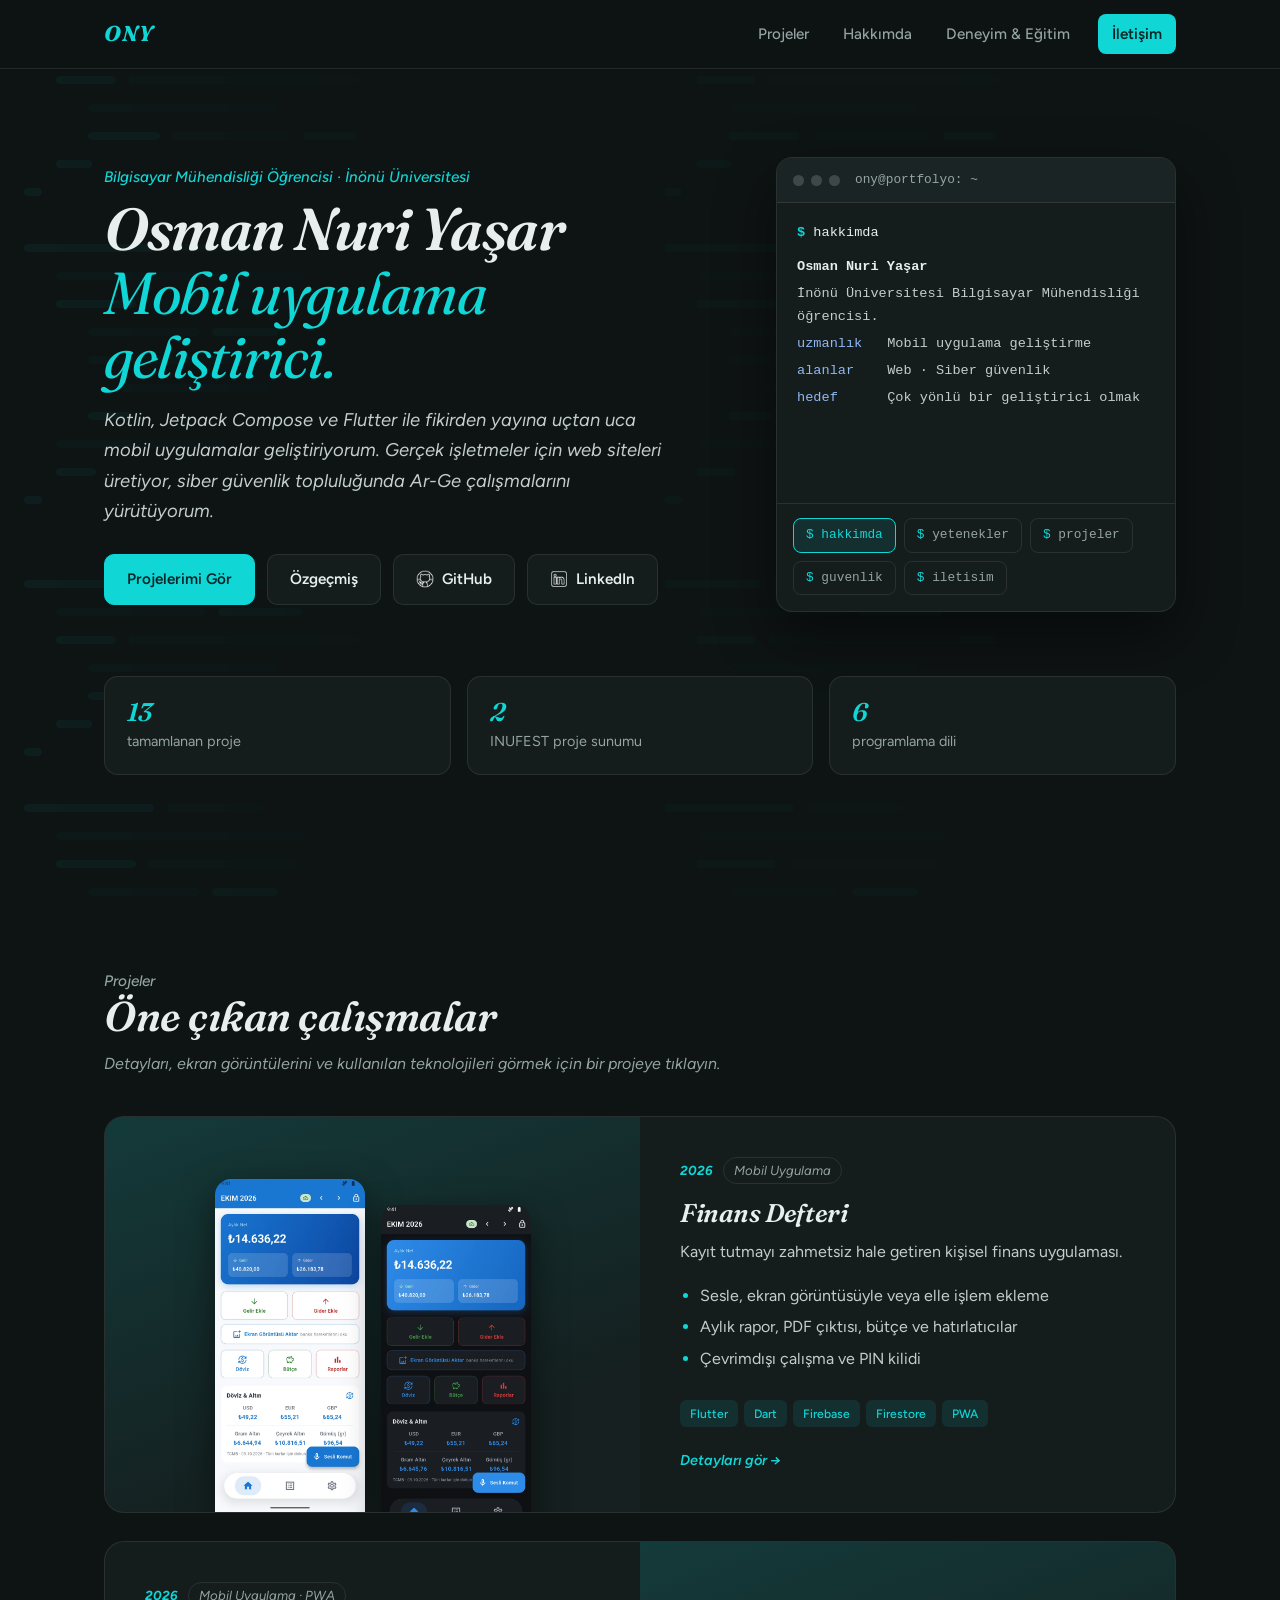
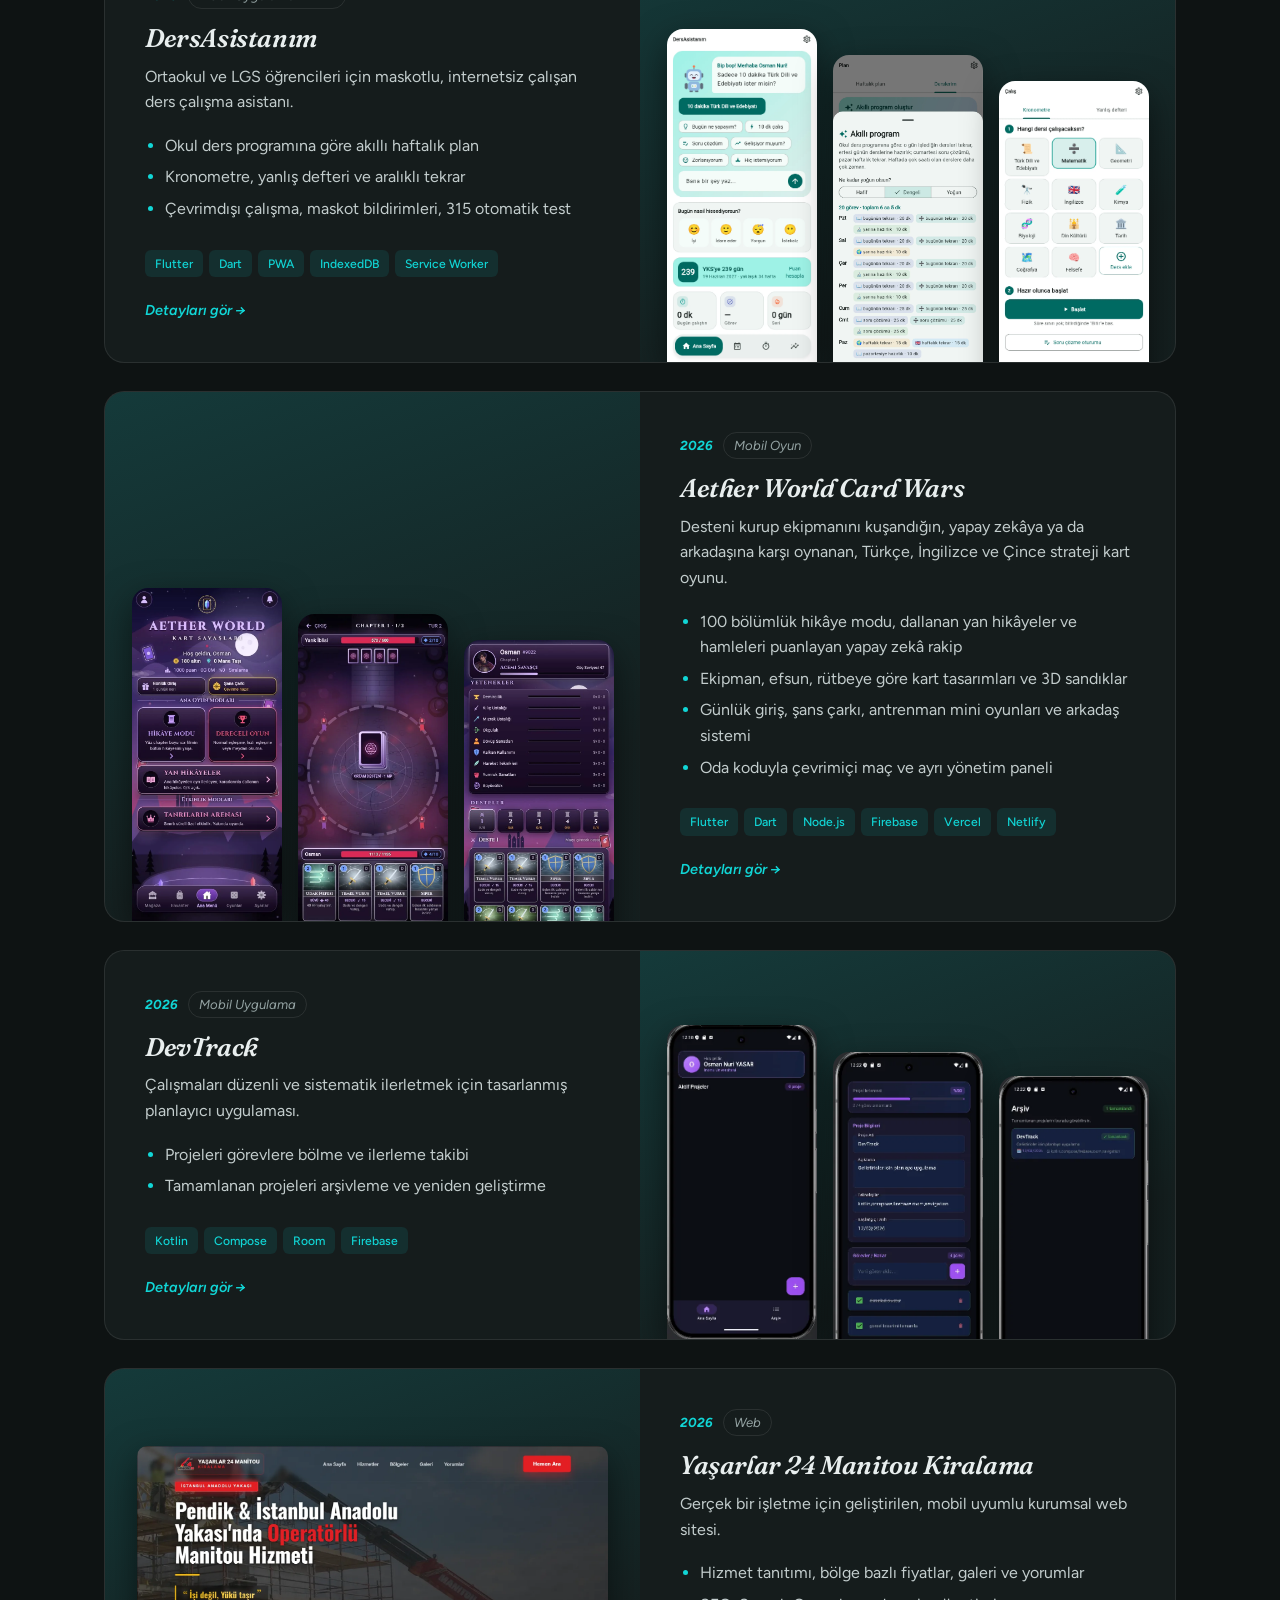
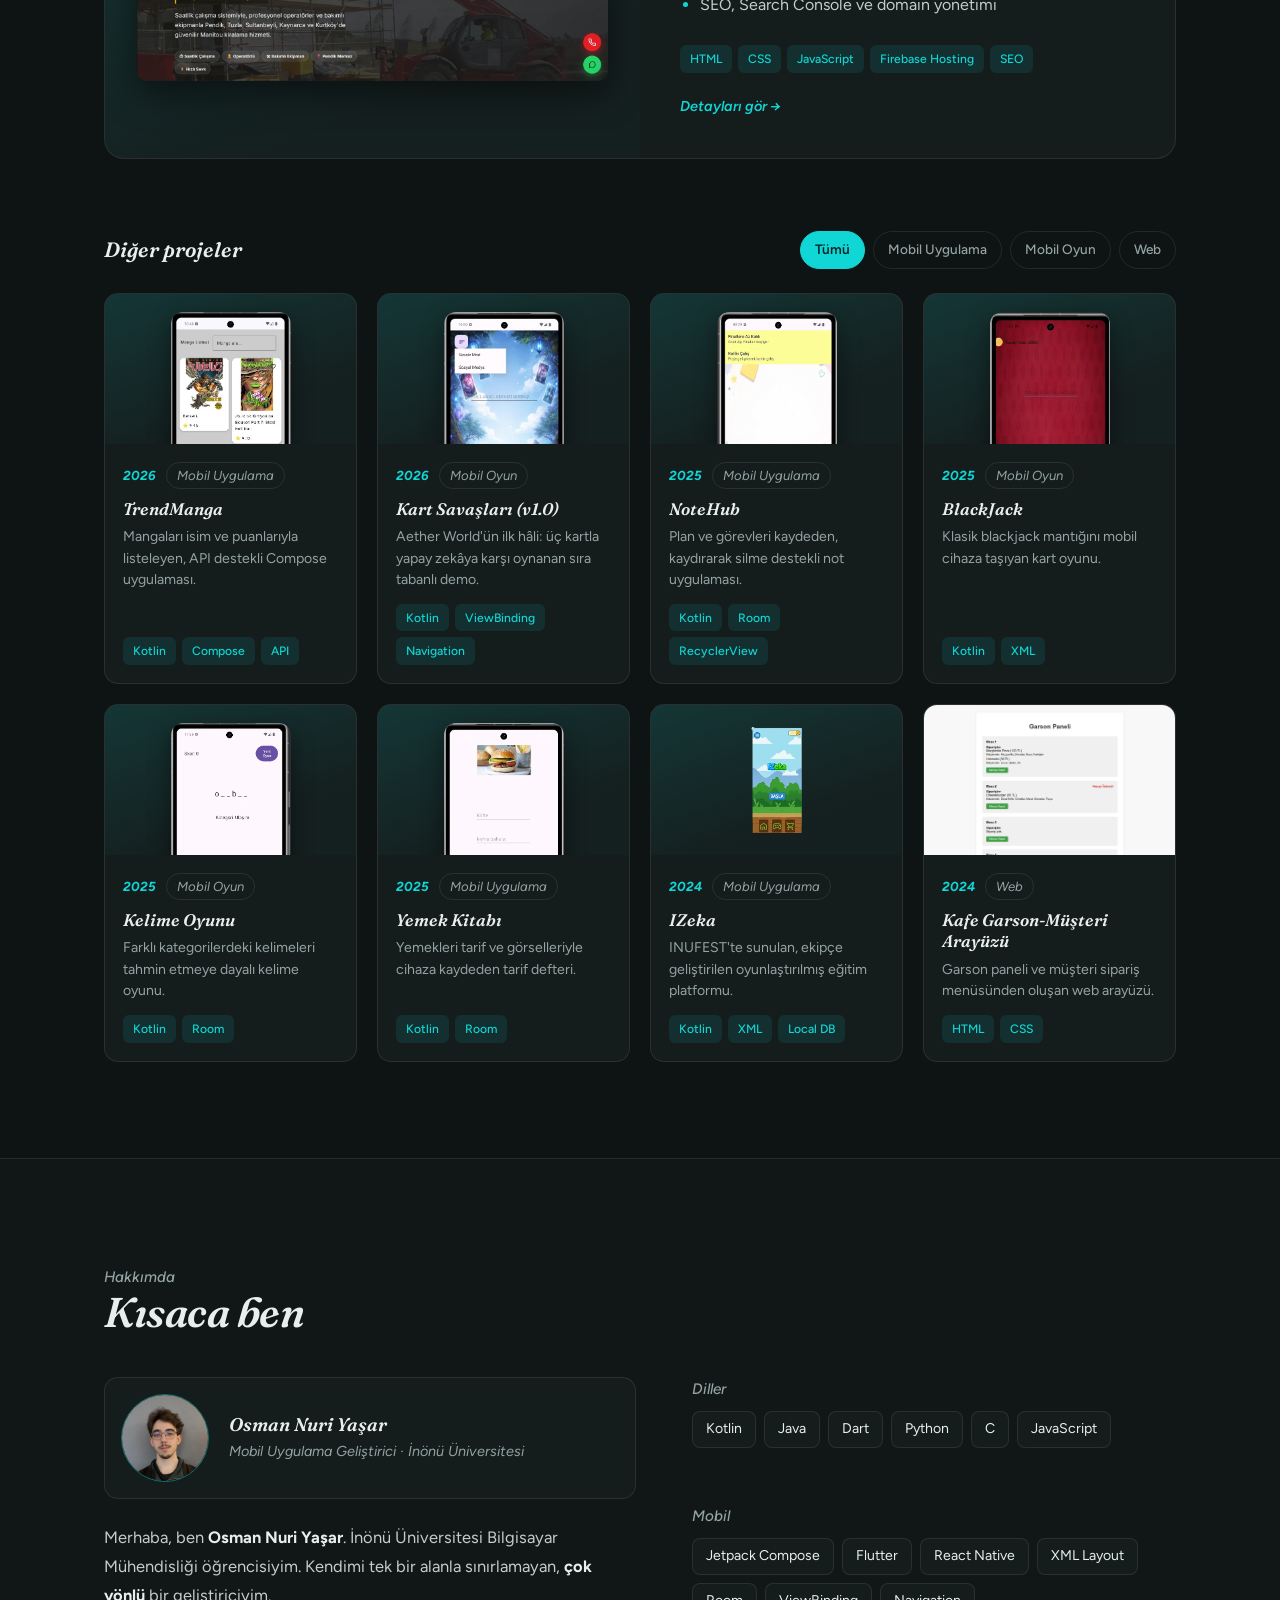
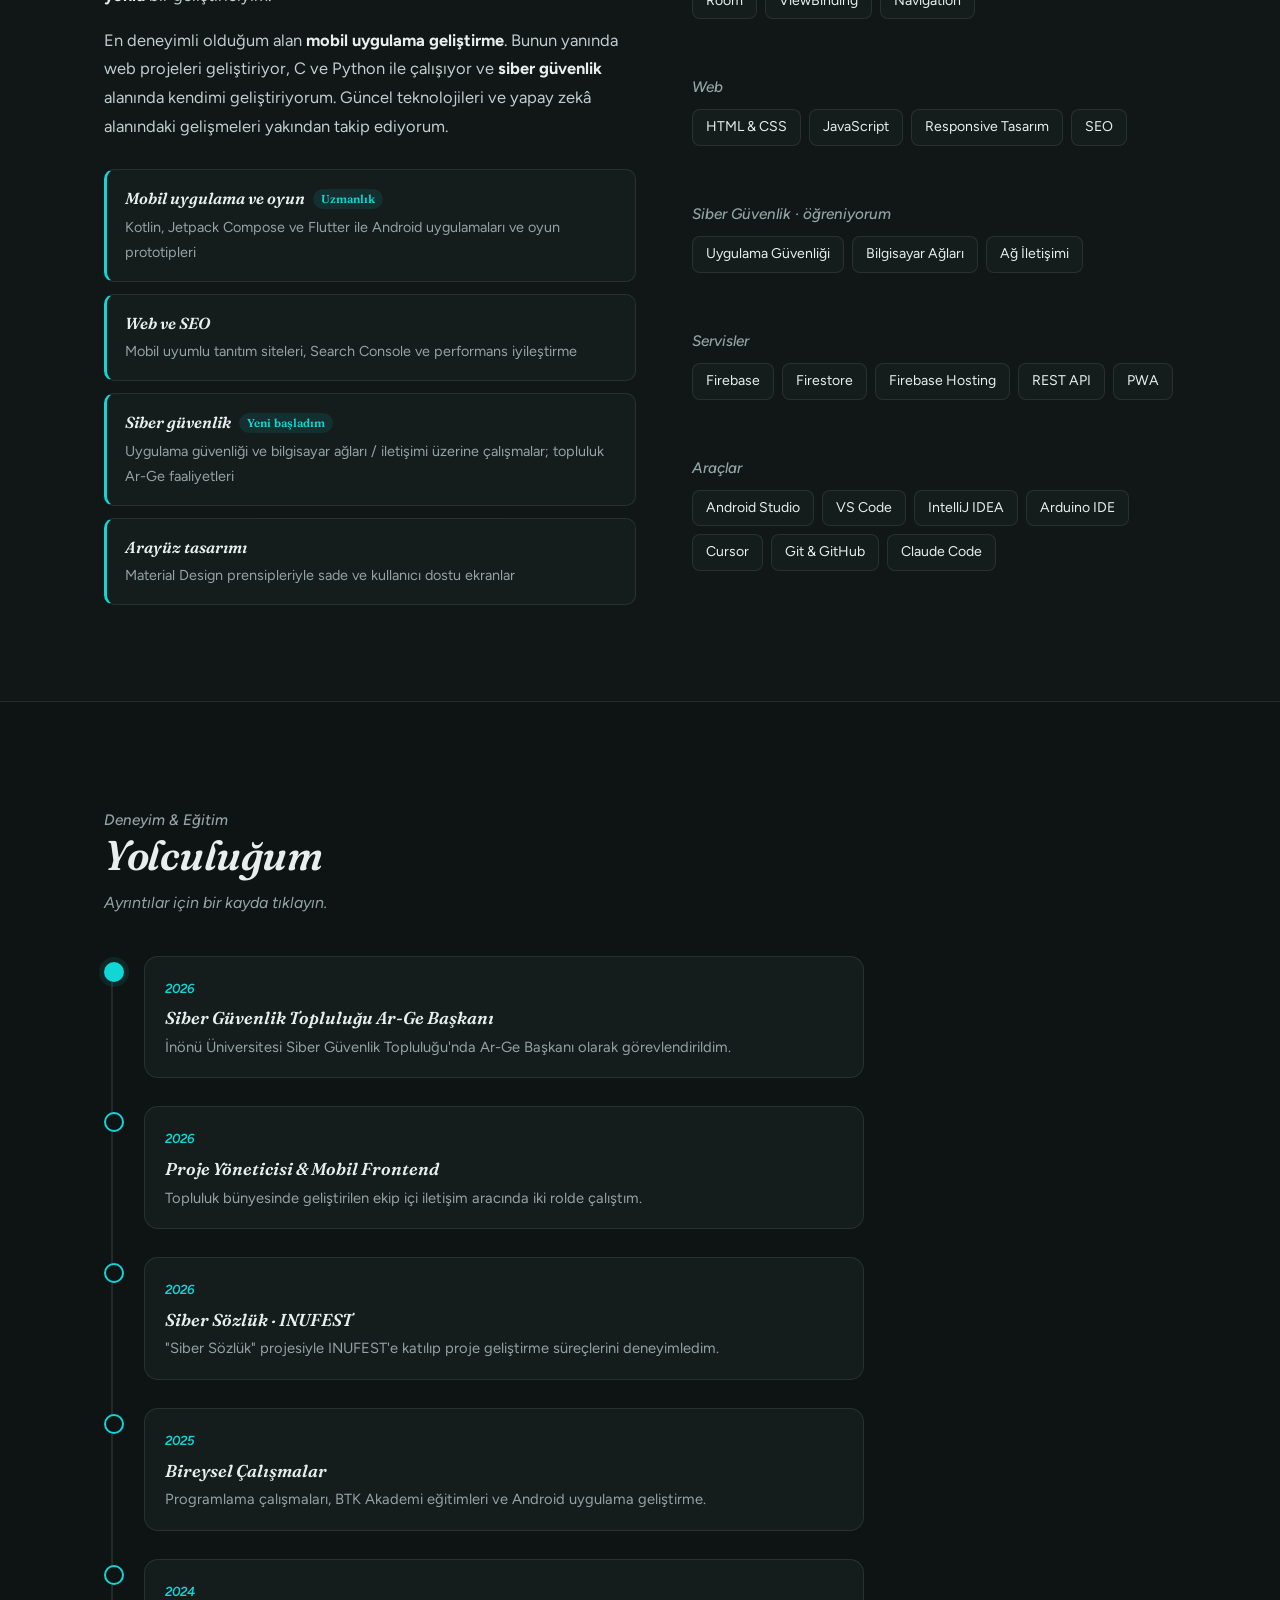
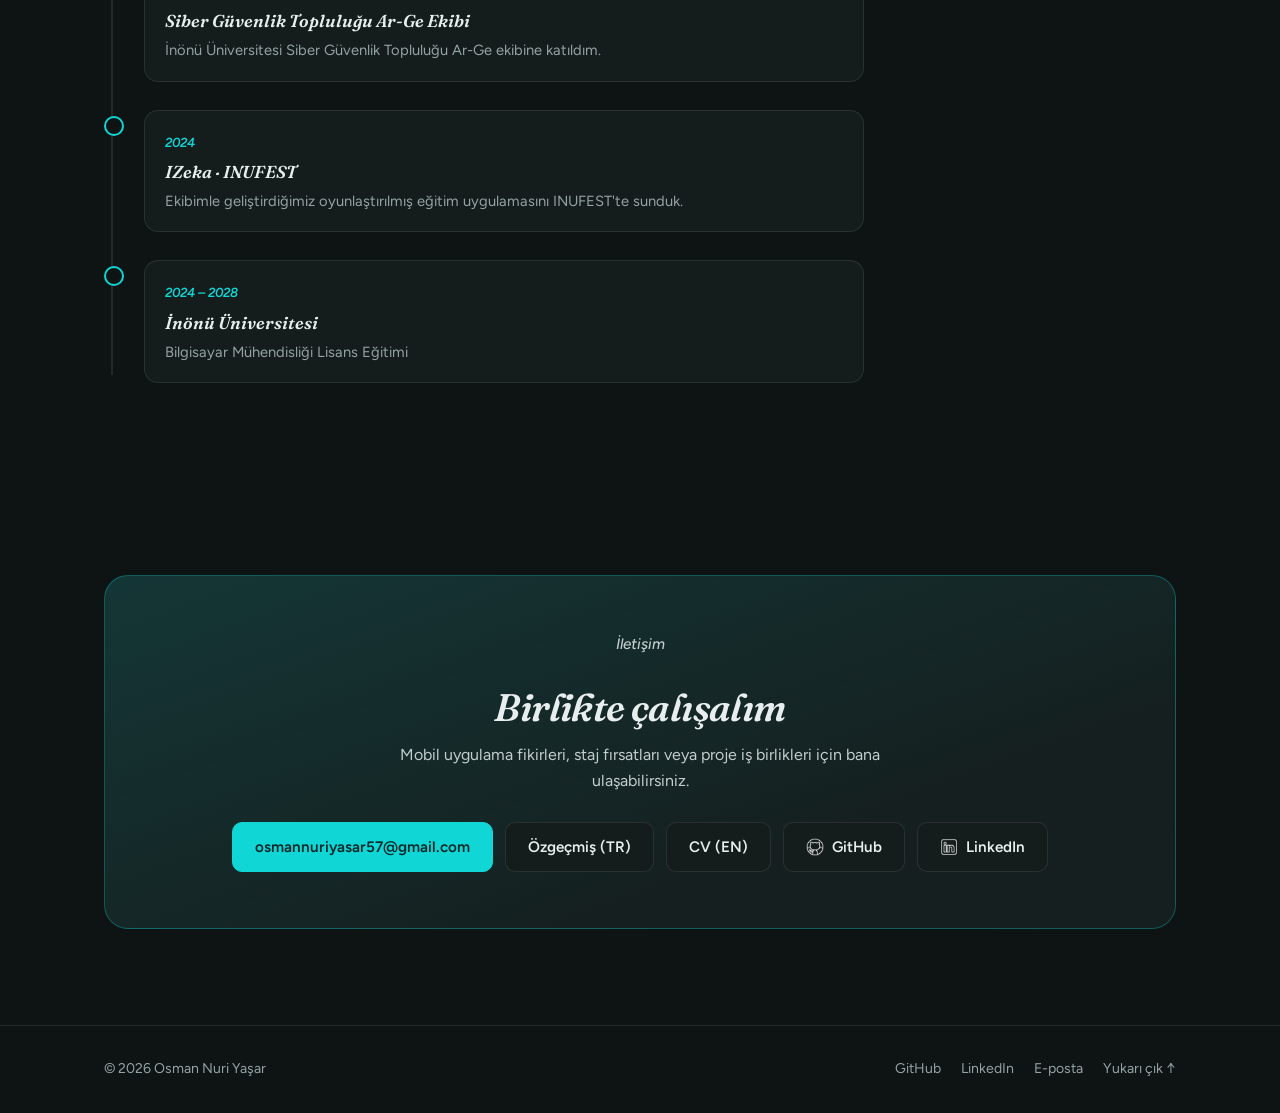
==== commit bfedd5fe: "Aether World görselleri yeni arayüzle güncellendi Co-Authored-By: Claude Opus 5.5 <noreply@anthropic" ====
--- a/index.html
+++ b/index.html
@@ -123,9 +123,9 @@
 
                     <article class="feature project-card reveal" onclick="openProject('AetherWorld')" role="button" tabindex="0">
                         <div class="feature-media">
-                            <img src="görseller/aetherWorld/02-ana-menu.webp" alt="Aether World ana menü" loading="lazy" width="1080" height="2398">
-                            <img src="görseller/aetherWorld/05-savas-hamle.webp" alt="Aether World savaş ekranı" loading="lazy" width="1080" height="2398">
-                            <img src="görseller/aetherWorld/07-deste.webp" alt="Aether World deste ve envanter" loading="lazy" width="1080" height="2398">
+                            <img src="görseller/aetherWorld/02-ana-menu.webp" alt="Aether World ana menü" loading="lazy" width="540" height="1199">
+                            <img src="görseller/aetherWorld/04-savas.webp" alt="Aether World savaş ekranı" loading="lazy" width="540" height="1199">
+                            <img src="görseller/aetherWorld/07-deste.webp" alt="Aether World deste ve envanter" loading="lazy" width="540" height="1199">
                         </div>
                         <div class="feature-body">
                             <div class="meta"><span class="year">2026</span><span class="type">Mobil Oyun</span></div>
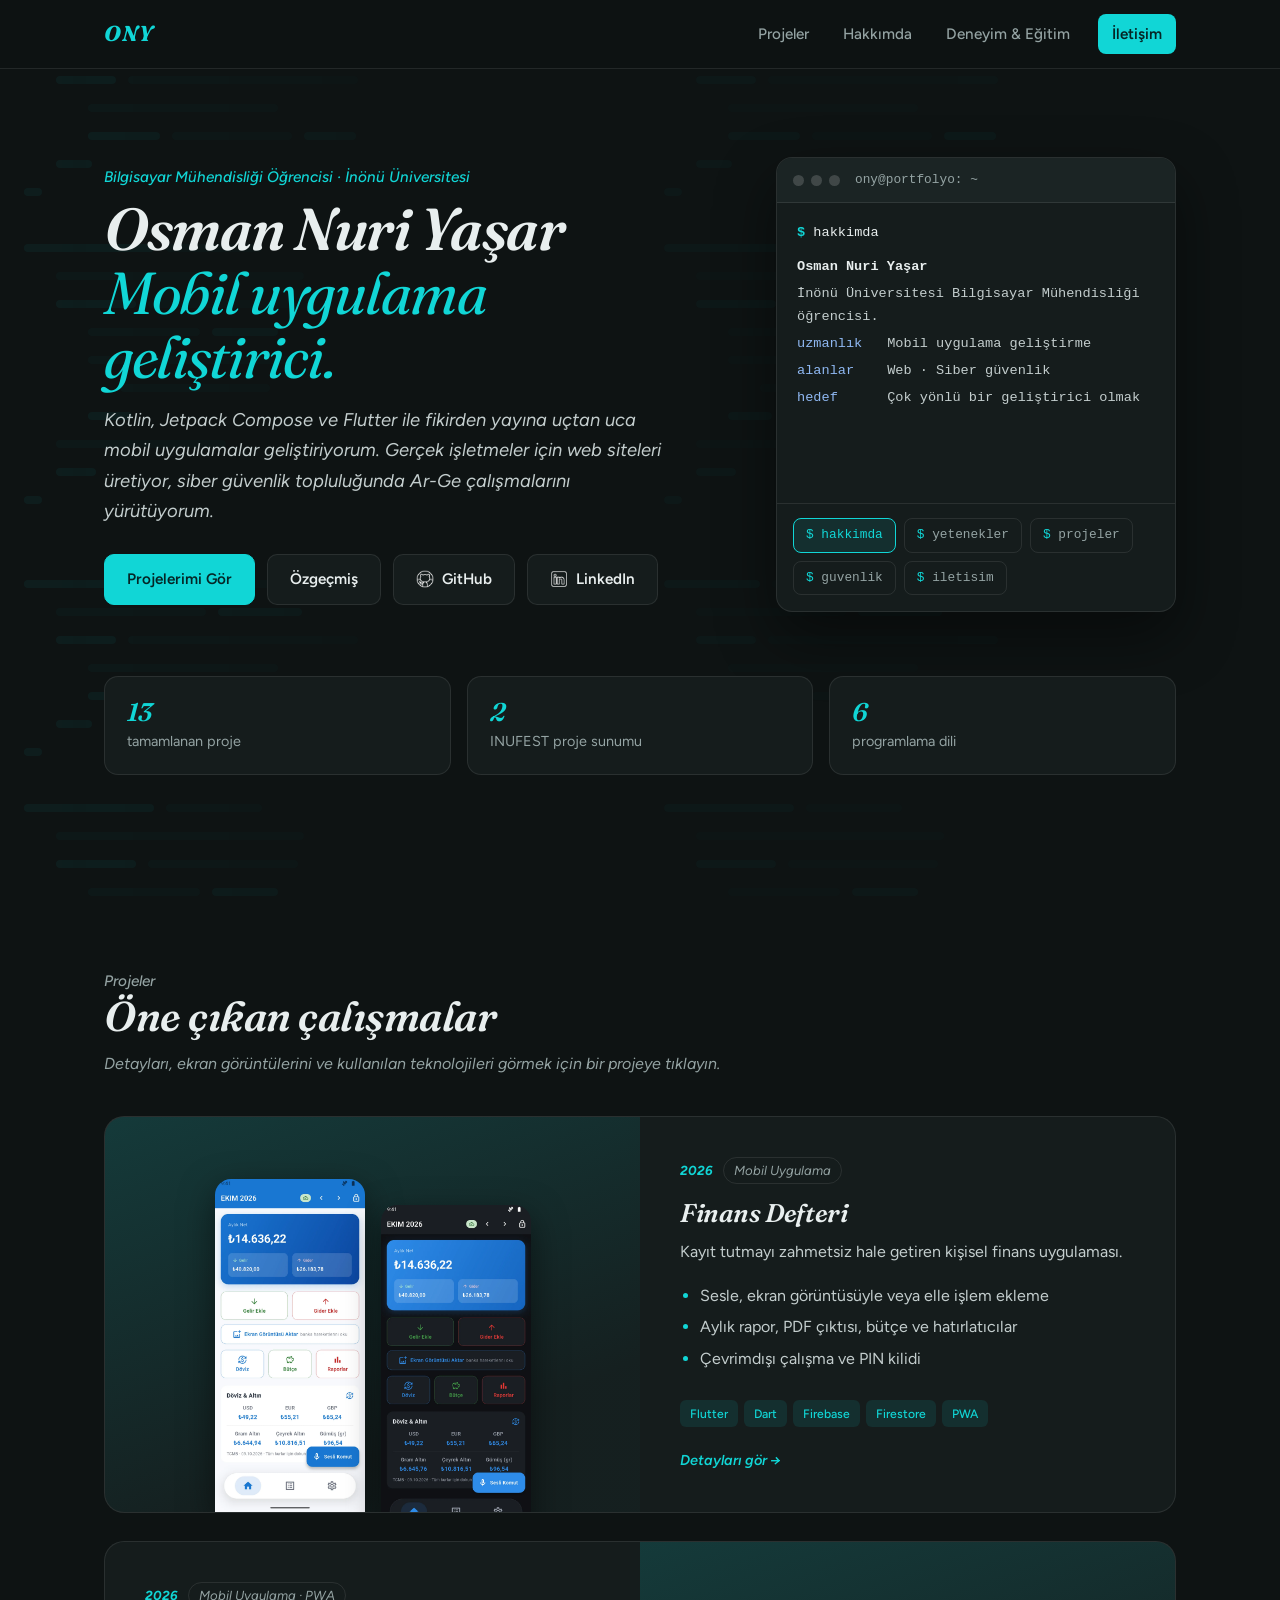
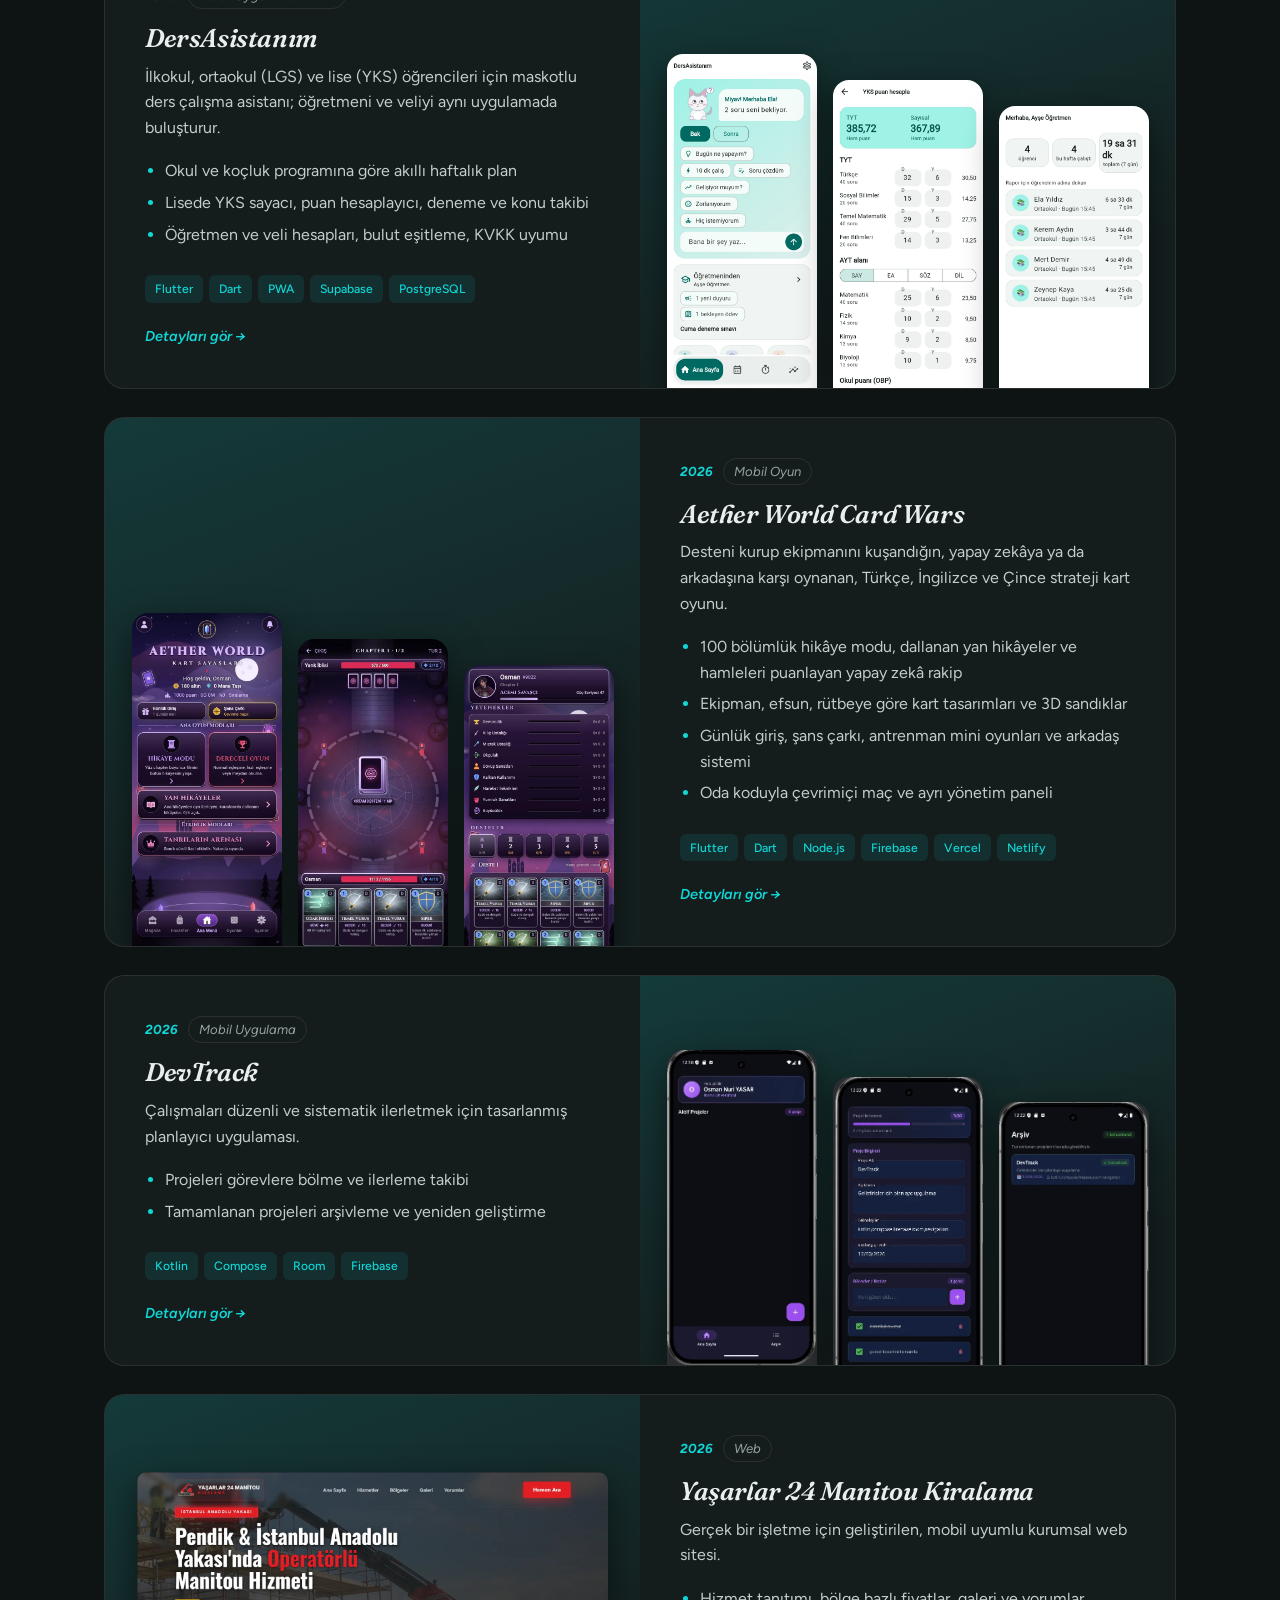
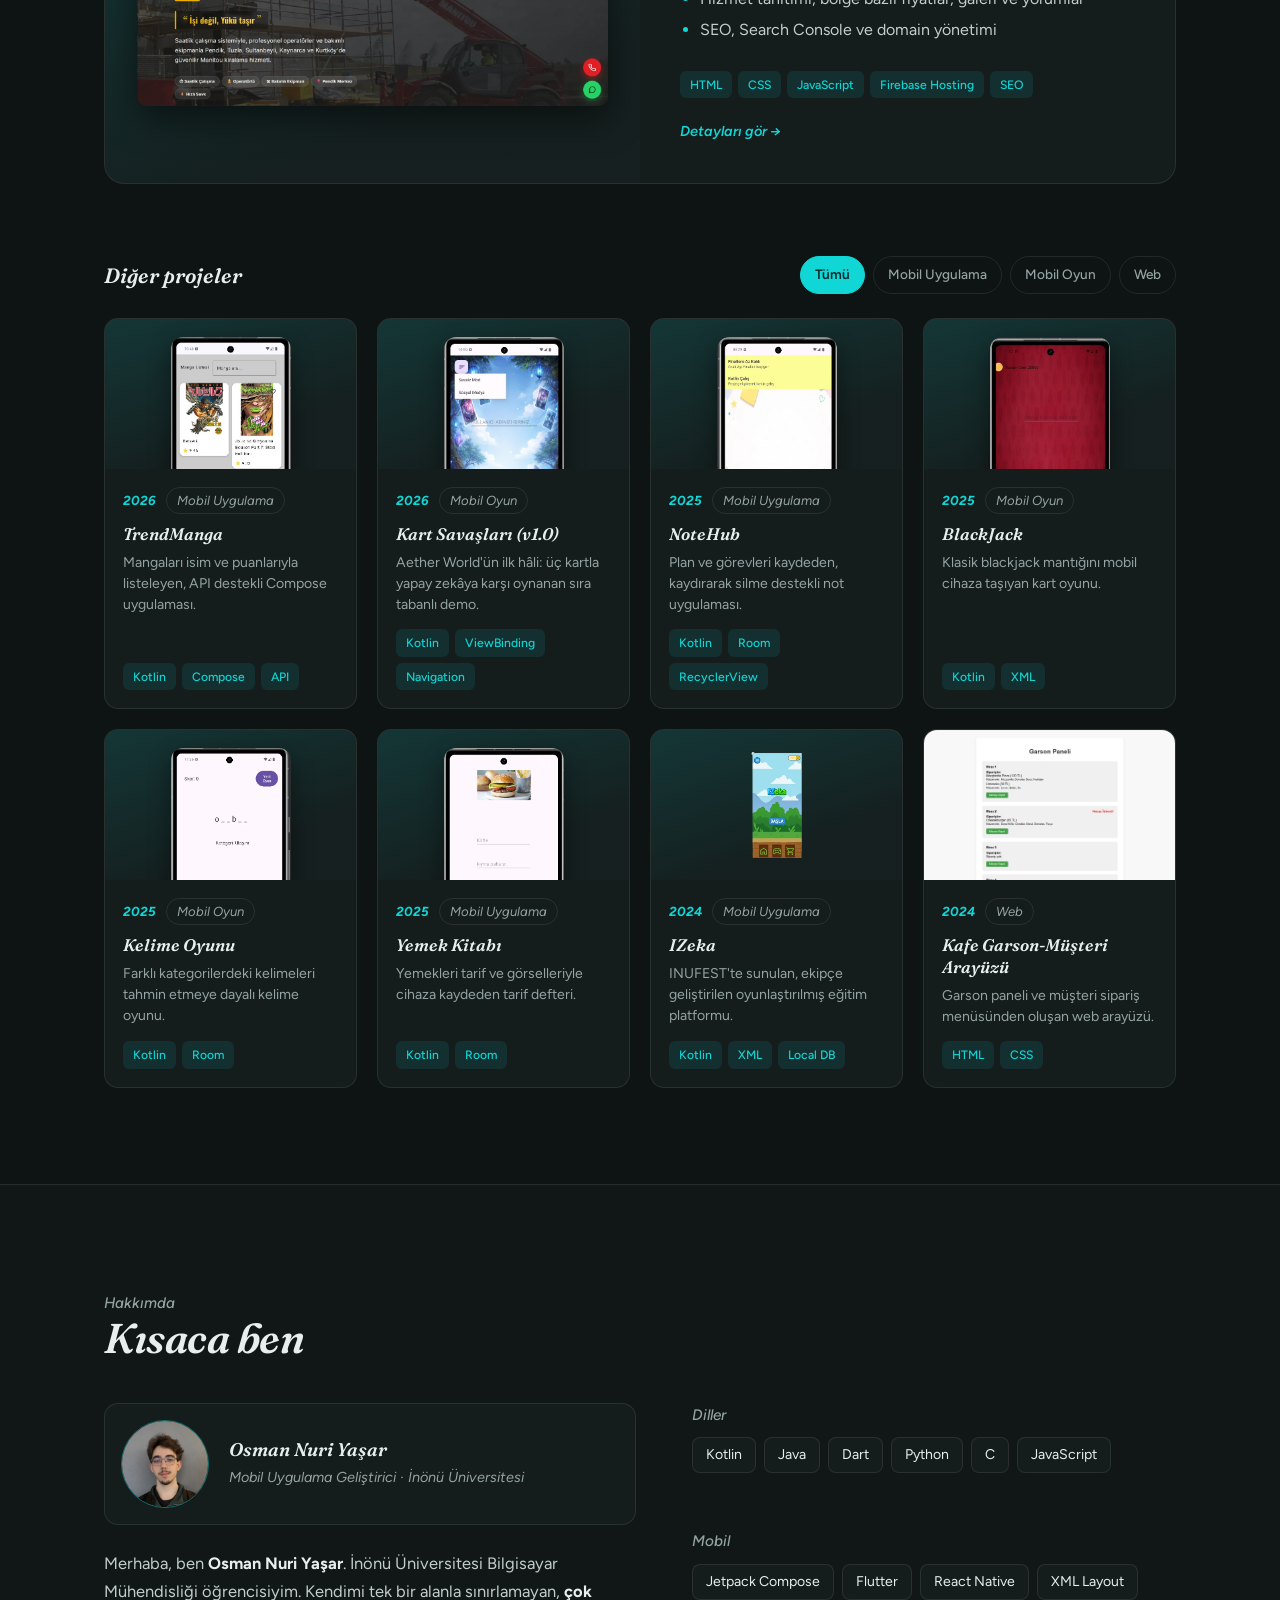
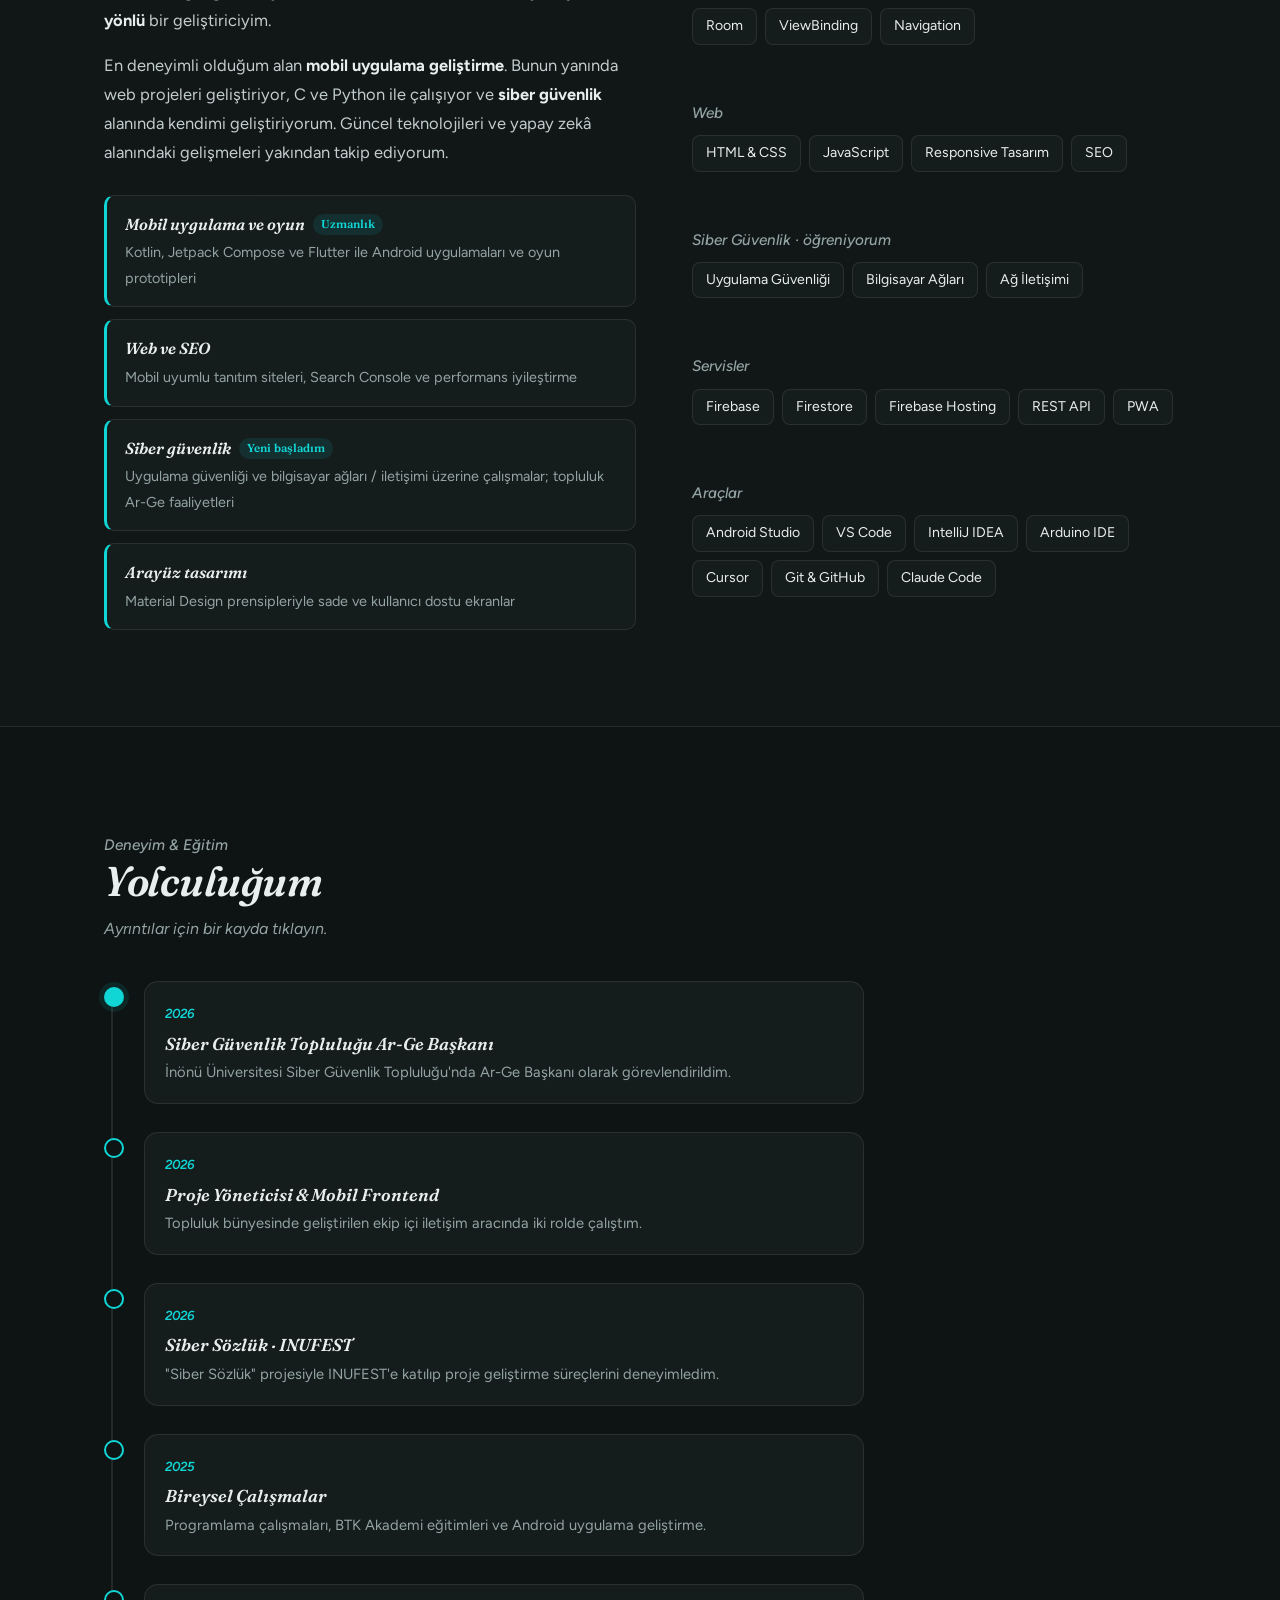
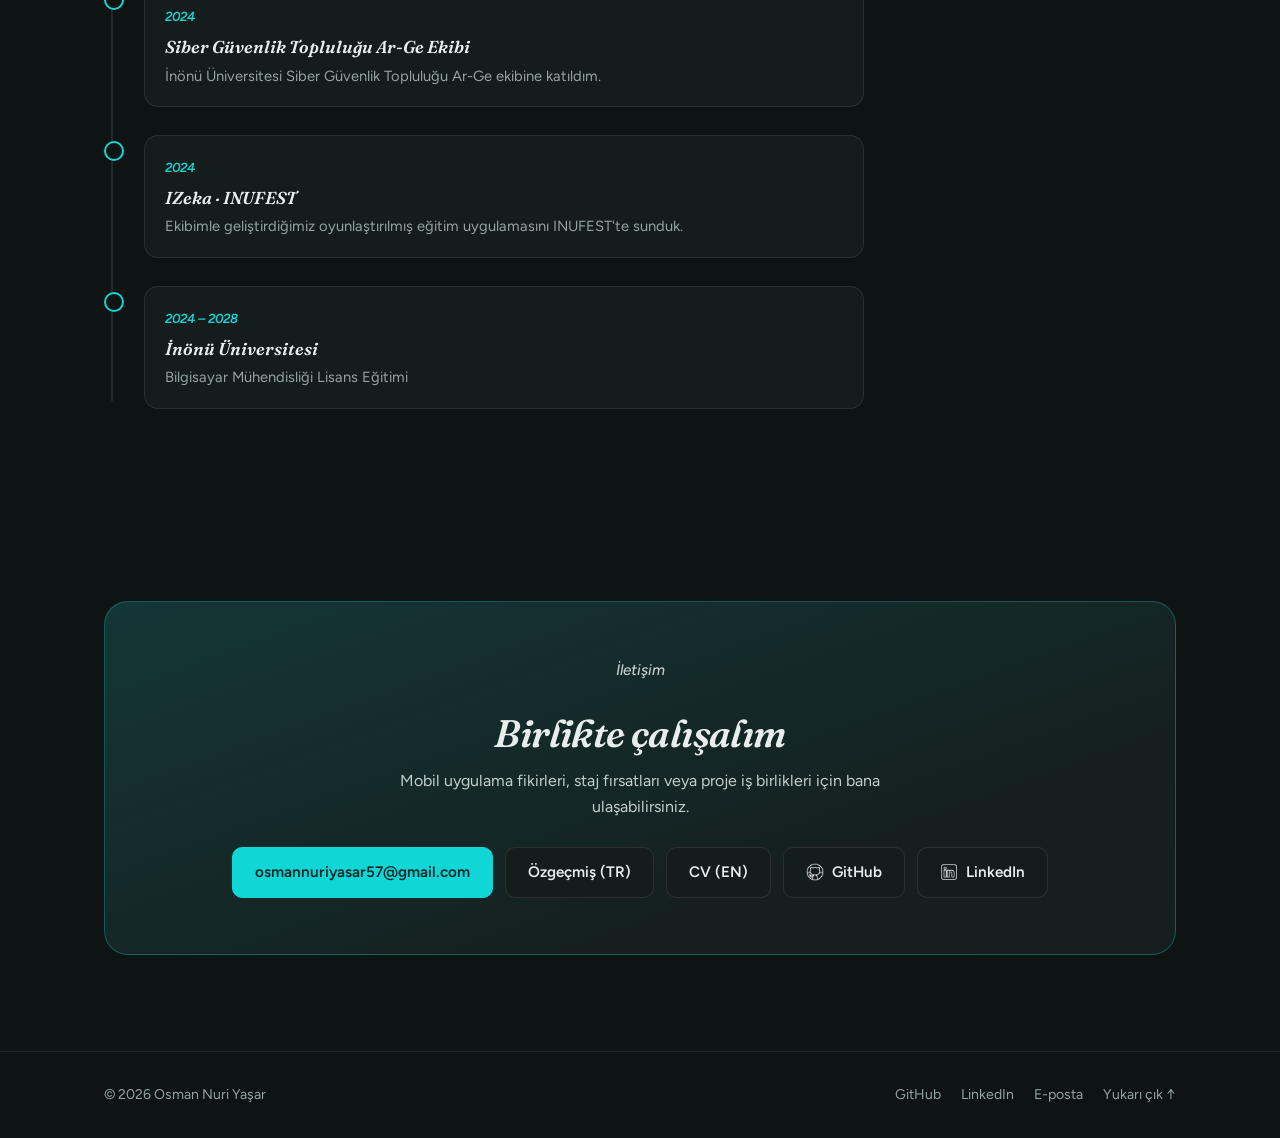
==== commit be15d6ec: "DersAsistanım gönderisi ve görselleri güncel sürüme göre yenilendi Öğretmen ve veli hesapları, lise/" ====
--- a/index.html
+++ b/index.html
@@ -103,20 +103,20 @@
 
                     <article class="feature project-card reveal" onclick="openProject('DersAsistanim')" role="button" tabindex="0">
                         <div class="feature-media">
-                            <img src="görseller/dersAsistanim/01-ana-sayfa.webp" alt="DersAsistanım ana sayfa ve maskot asistan" loading="lazy" width="1080" height="2398">
-                            <img src="görseller/dersAsistanim/06-akilli-program.webp" alt="DersAsistanım akıllı program" loading="lazy" width="1080" height="2398">
-                            <img src="görseller/dersAsistanim/09-kronometre.webp" alt="DersAsistanım kronometre" loading="lazy" width="1080" height="2398">
+                            <img src="görseller/dersAsistanim/01-ana-sayfa.webp" alt="DersAsistanım ana sayfa ve maskot asistan" loading="lazy" width="1080" height="2400">
+                            <img src="görseller/dersAsistanim/12-yks-puan.webp" alt="DersAsistanım YKS puan hesaplayıcı" loading="lazy" width="1080" height="2400">
+                            <img src="görseller/dersAsistanim/15-ogretmen-paneli.webp" alt="DersAsistanım öğretmen paneli" loading="lazy" width="1080" height="2400">
                         </div>
                         <div class="feature-body">
                             <div class="meta"><span class="year">2026</span><span class="type">Mobil Uygulama · PWA</span></div>
                             <h3>DersAsistanım</h3>
-                            <p>Ortaokul ve LGS öğrencileri için maskotlu, internetsiz çalışan ders çalışma asistanı.</p>
+                            <p>İlkokul, ortaokul (LGS) ve lise (YKS) öğrencileri için maskotlu ders çalışma asistanı; öğretmeni ve veliyi aynı uygulamada buluşturur.</p>
                             <ul>
-                                <li>Okul ders programına göre akıllı haftalık plan</li>
-                                <li>Kronometre, yanlış defteri ve aralıklı tekrar</li>
-                                <li>Çevrimdışı çalışma, maskot bildirimleri, 315 otomatik test</li>
+                                <li>Okul ve koçluk programına göre akıllı haftalık plan</li>
+                                <li>Lisede YKS sayacı, puan hesaplayıcı, deneme ve konu takibi</li>
+                                <li>Öğretmen ve veli hesapları, bulut eşitleme, KVKK uyumu</li>
                             </ul>
-                            <div class="tags"><span>Flutter</span><span>Dart</span><span>PWA</span><span>IndexedDB</span><span>Service Worker</span></div>
+                            <div class="tags"><span>Flutter</span><span>Dart</span><span>PWA</span><span>Supabase</span><span>PostgreSQL</span></div>
                             <span class="more">Detayları gör &rarr;</span>
                         </div>
                     </article>
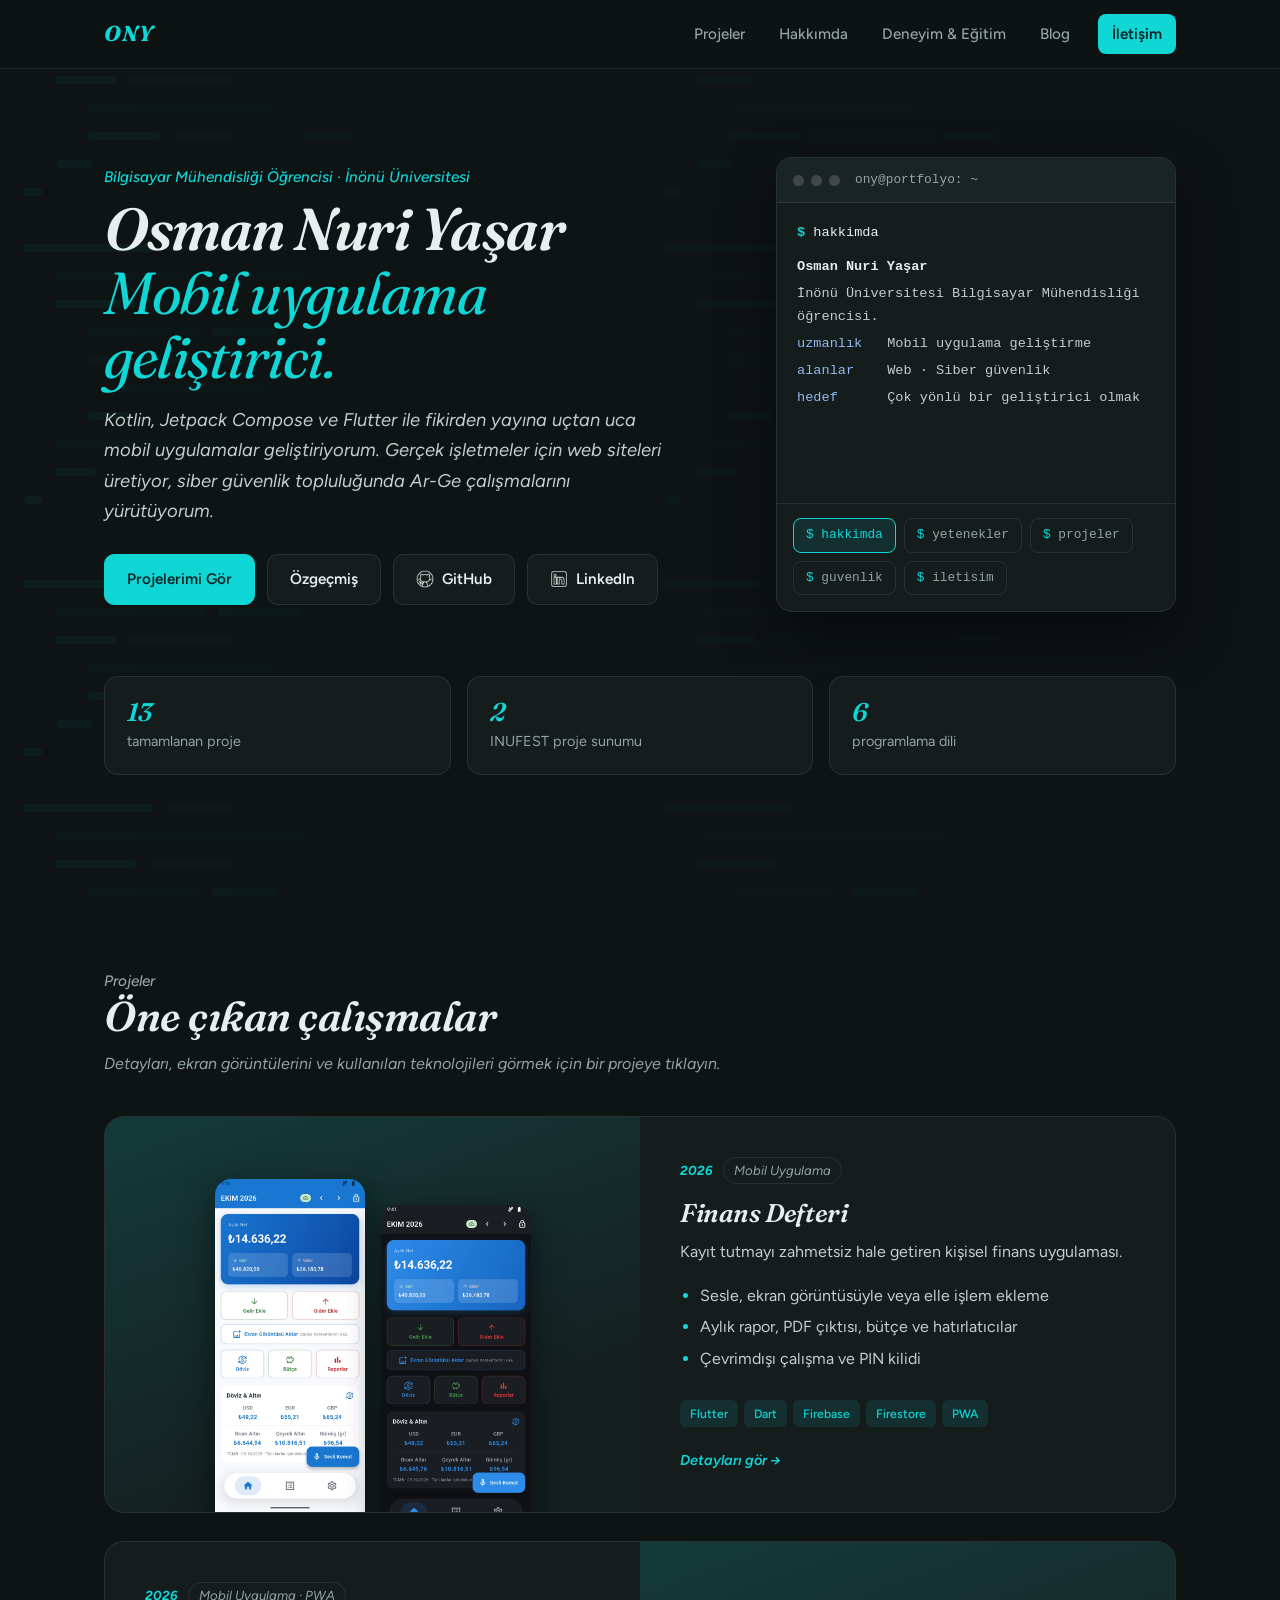
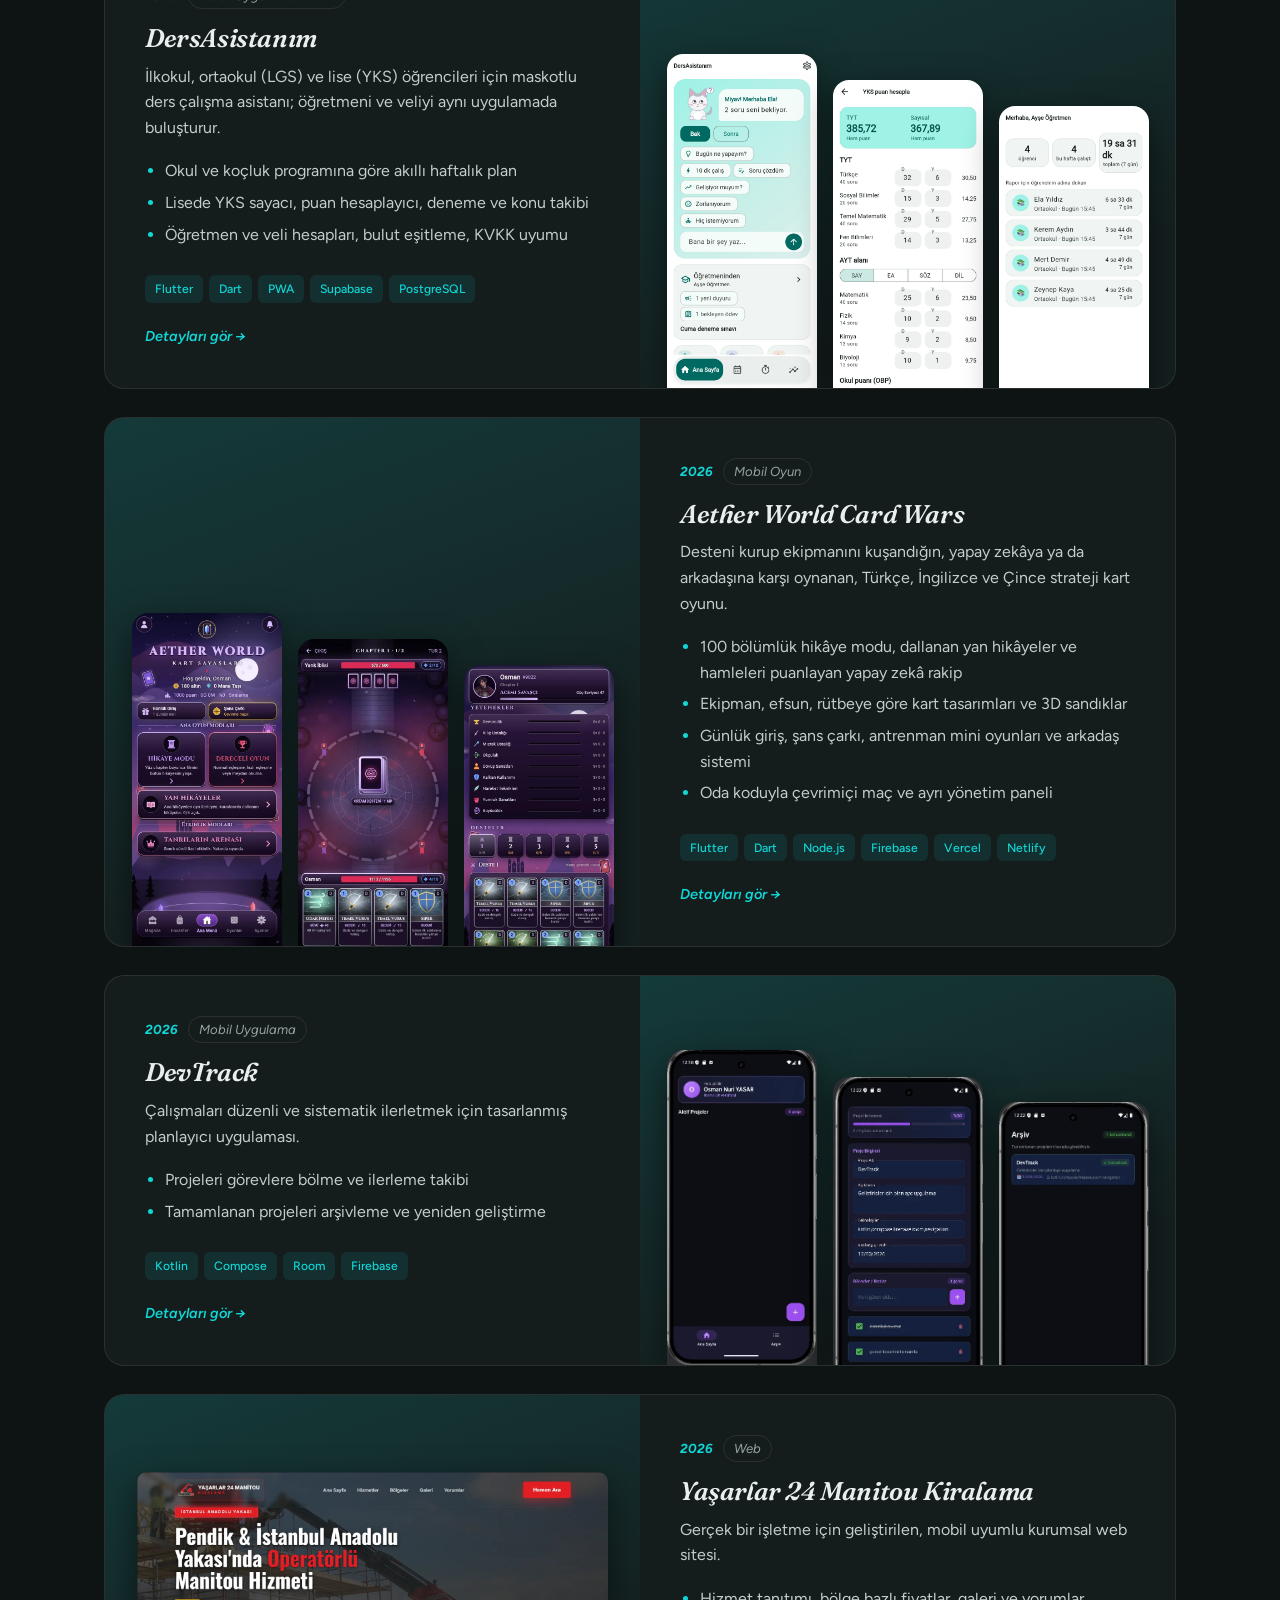
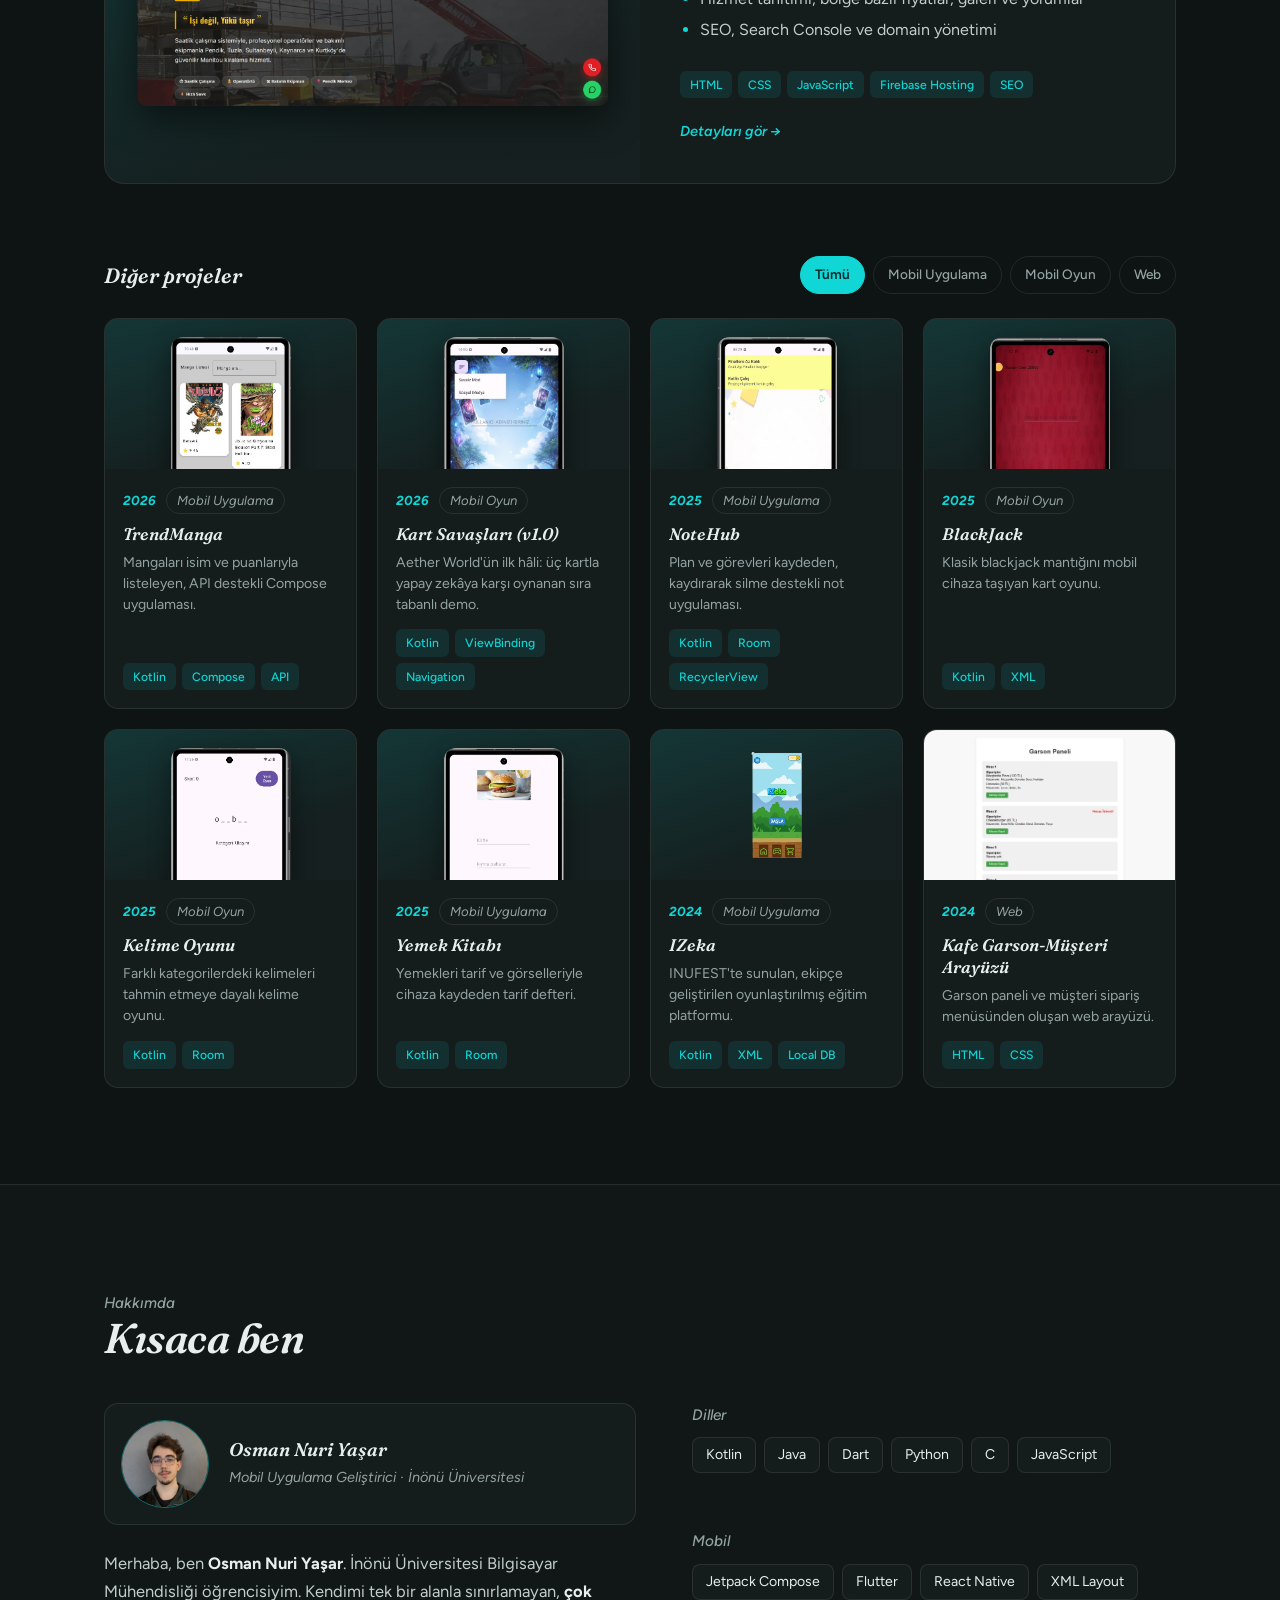
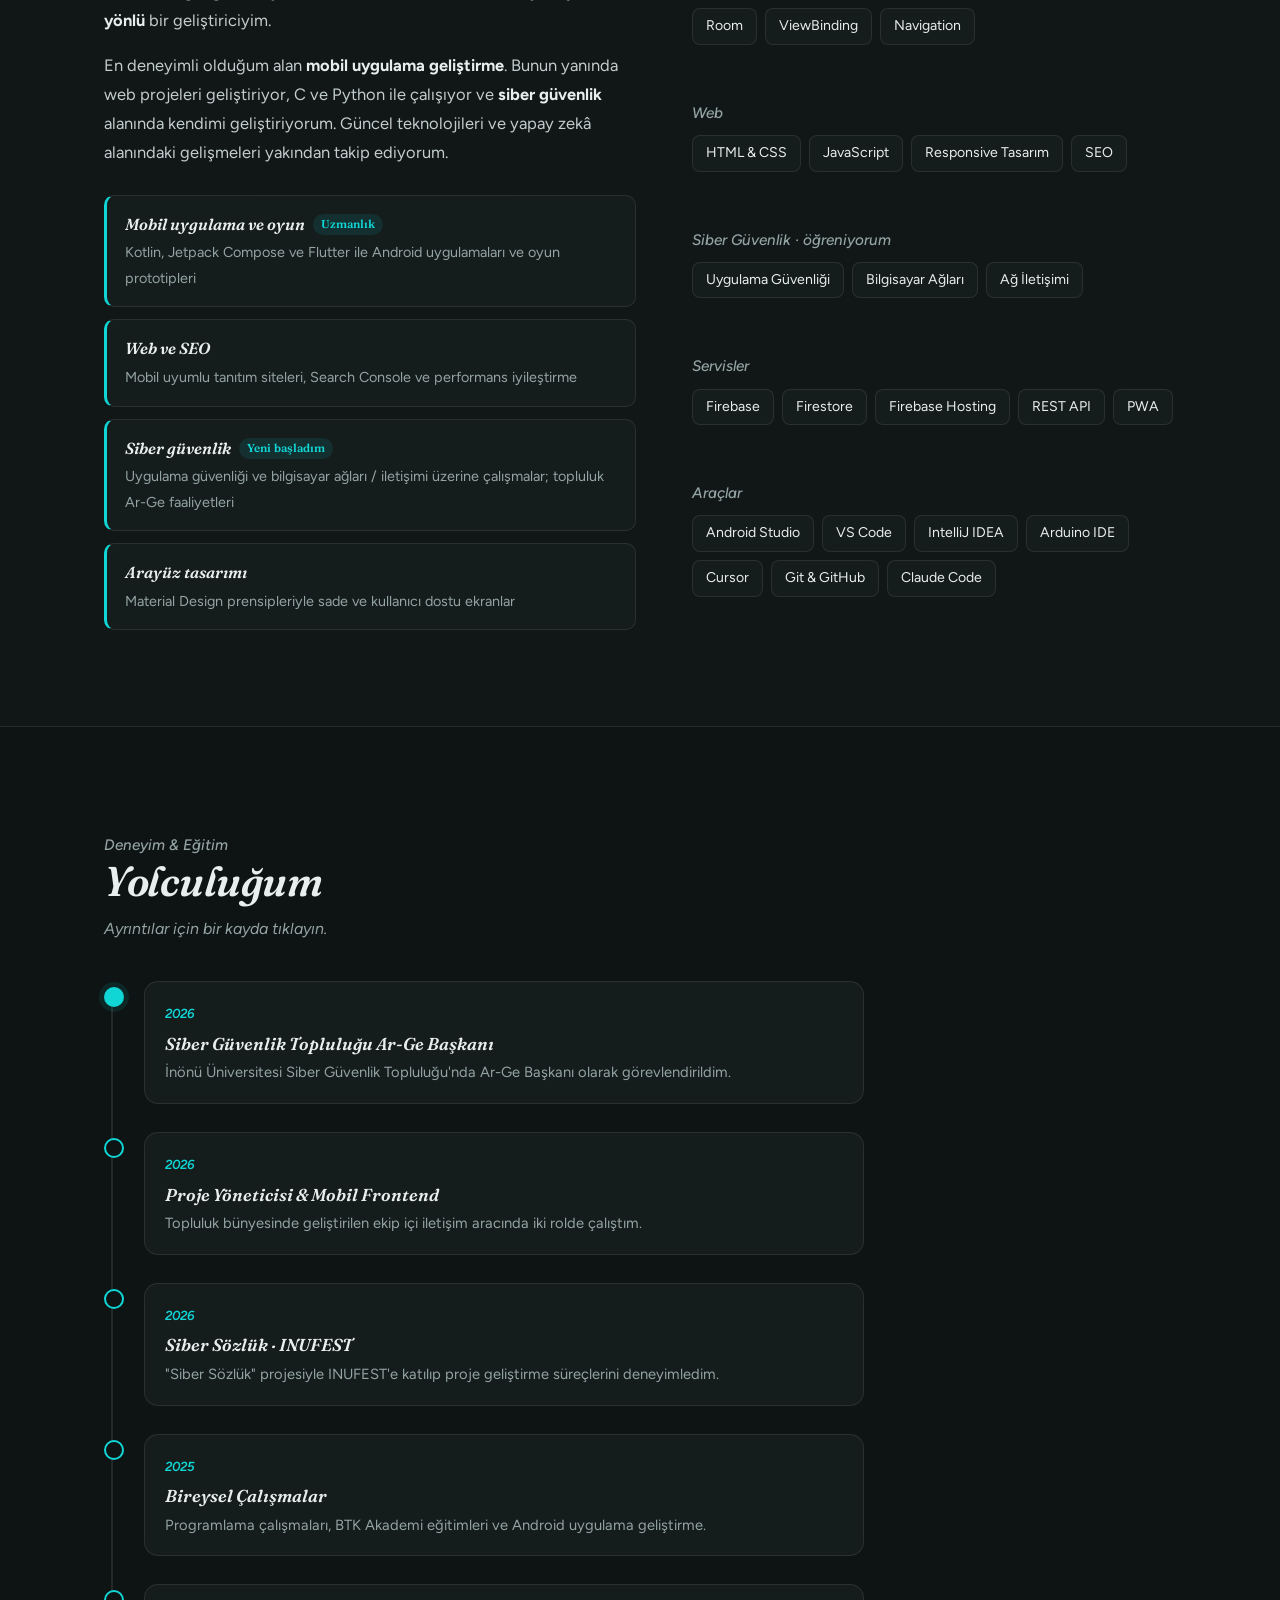
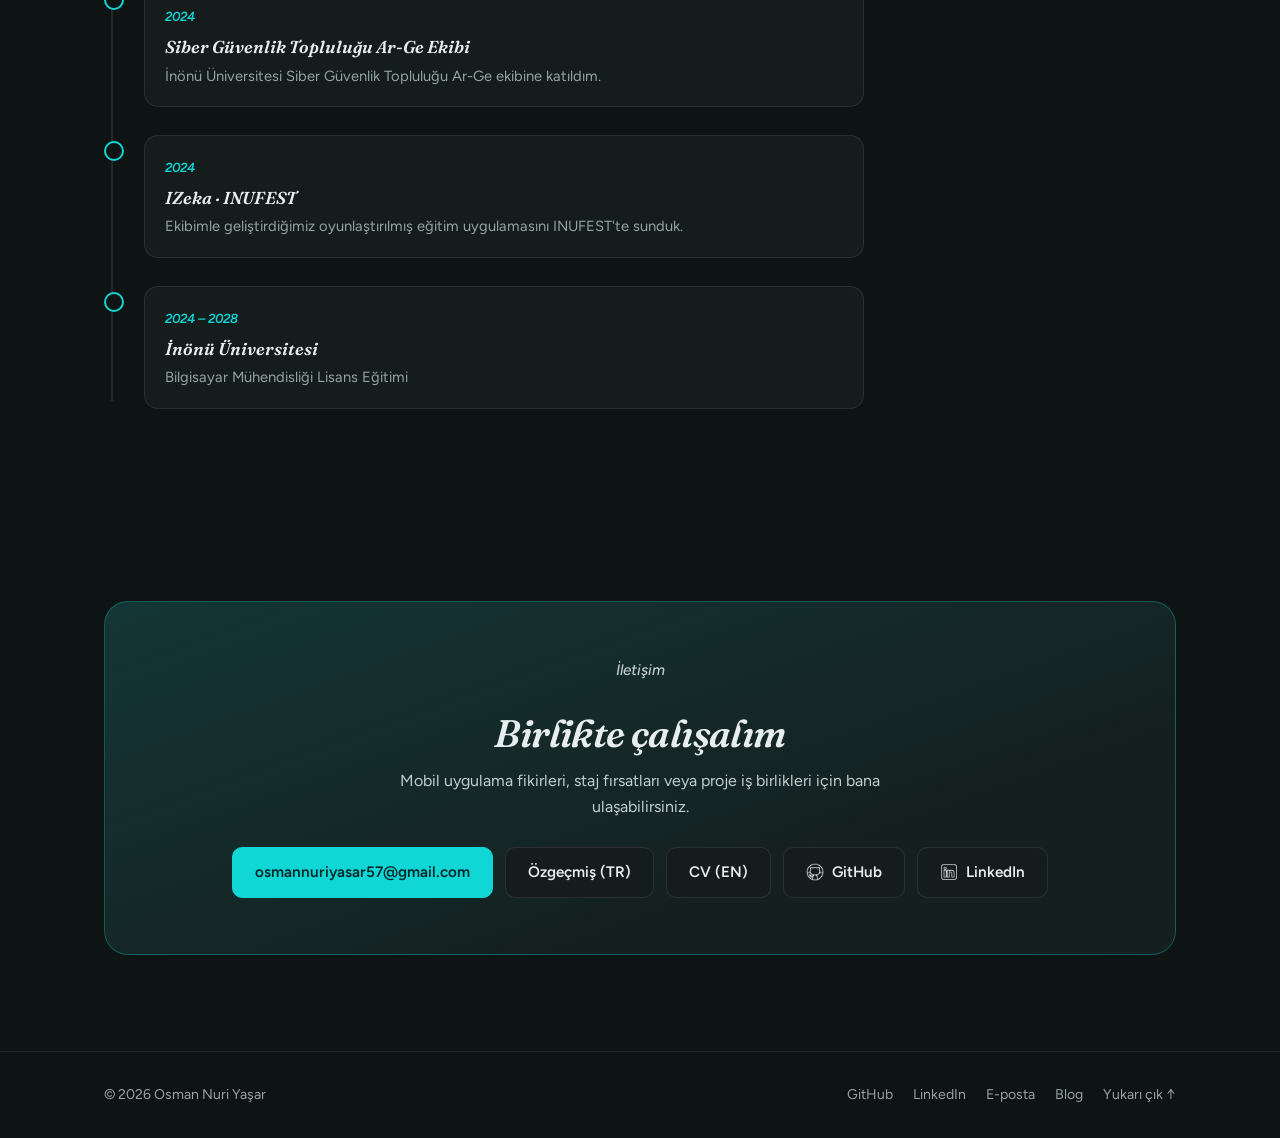
==== commit a0504f8c: "Admin paneli, blog ve kişisel haber ağı eklendi - admin/: Supabase oturumlu yönetim paneli. Haber ağ" ====
--- a/index.html
+++ b/index.html
@@ -17,7 +17,7 @@
     <link rel="preconnect" href="https://fonts.googleapis.com">
     <link rel="preconnect" href="https://fonts.gstatic.com" crossorigin>
     <link rel="stylesheet" href="https://fonts.googleapis.com/css2?family=Fraunces:ital,opsz,wght,SOFT@1,9..144,300..700,100&family=Figtree:ital,wght@0,400..700;1,400..700&display=swap">
-    <link rel="stylesheet" href="style.css?v=11">
+    <link rel="stylesheet" href="style.css?v=12">
 </head>
 <body>
     <nav class="navbar">
@@ -30,6 +30,7 @@
                 <li><a href="#projects">Projeler</a></li>
                 <li><a href="#about">Hakkımda</a></li>
                 <li><a href="#experience">Deneyim &amp; Eğitim</a></li>
+                <li><a href="blog/">Blog</a></li>
                 <li><a href="#contact" class="nav-btn">İletişim</a></li>
             </ul>
         </div>
@@ -65,7 +66,7 @@
             </div>
             <div class="wrap">
                 <ul class="stats">
-                    <li><strong>13</strong><span>tamamlanan proje</span></li>
+                    <li><strong id="projectCount">13</strong><span>tamamlanan proje</span></li>
                     <li><strong>2</strong><span>INUFEST proje sunumu</span></li>
                     <li><strong>6</strong><span>programlama dili</span></li>
                 </ul>
@@ -81,7 +82,7 @@
                     <p>Detayları, ekran görüntülerini ve kullanılan teknolojileri görmek için bir projeye tıklayın.</p>
                 </div>
 
-                <div class="featured">
+                <div class="featured" id="featuredList">
                     <article class="feature project-card reveal" onclick="openProject('FinansDefteri')" role="button" tabindex="0">
                         <div class="feature-media">
                             <img src="görseller/finansDefteri/04-ana-ekran.webp" alt="Finans Defteri ana ekran" loading="lazy" width="1080" height="2400">
@@ -189,7 +190,7 @@
                     </div>
                 </div>
 
-                <div class="project-grid">
+                <div class="project-grid" id="projectGrid">
                     <article class="p-card project-card reveal" data-type="app" onclick="openProject('MangaApp')" role="button" tabindex="0">
                         <div class="p-cover phone"><img src="görseller/mangaApp/mangaapp1.webp" alt="" loading="lazy" width="357" height="753"></div>
                         <div class="p-body">
@@ -391,6 +392,19 @@
                         </button>
                     </li>
                 </ol>
+            </div>
+        </section>
+
+        <!-- ===== BLOG ===== -->
+        <section id="blog" class="alt" hidden>
+            <div class="wrap">
+                <div class="section-head reveal">
+                    <p class="eyebrow">Blog</p>
+                    <h2>Yazılar ve raporlar</h2>
+                    <p>Projelerimden notlar, öğrendiklerim ve hazırladığım raporlar.</p>
+                </div>
+                <div class="post-grid" id="blogPreview"></div>
+                <p class="blog-more reveal"><a href="blog/" class="btn">Tüm yazılar &rarr;</a></p>
             </div>
         </section>
 
@@ -427,12 +441,14 @@
                 <a href="https://github.com/osmnnuri" target="_blank" rel="noopener">GitHub</a>
                 <a href="https://www.linkedin.com/in/osman-nuri-yaşar-59901a324/" target="_blank" rel="noopener">LinkedIn</a>
                 <a href="mailto:osmannuriyasar57@gmail.com">E-posta</a>
+                <a href="blog/">Blog</a>
                 <a href="#top">Yukarı çık &uarr;</a>
             </nav>
         </div>
     </footer>
 
+    <script src="javascript/supabase-config.js?v=1"></script>
     <script src="javascript/faaliyetler.js?v=10"></script>
-    <script src="javascript/index.js?v=12"></script>
+    <script src="javascript/index.js?v=13"></script>
 </body>
 </html>
--- a/style.css
+++ b/style.css
@@ -713,3 +713,144 @@
     .feature:hover .feature-media img:nth-child(2) { transform: translateY(26px); }
     .feature:hover .feature-media img:nth-child(3) { transform: translateY(52px); }
 }
+
+/* ===== Blog ===== */
+.post-grid { display: grid; grid-template-columns: repeat(auto-fill, minmax(290px, 1fr)); gap: 22px; }
+
+.post-card {
+    display: flex;
+    flex-direction: column;
+    overflow: hidden;
+    background: var(--surface);
+    border: 1px solid var(--border);
+    border-radius: var(--radius);
+    color: inherit;
+    text-decoration: none;
+    transition: border-color 0.25s ease, translate 0.3s var(--ease-out);
+}
+
+.post-card:hover, .post-card:focus-visible { border-color: rgba(17, 214, 214, 0.55); translate: 0 -4px; }
+
+.post-card > img { width: 100%; aspect-ratio: 16 / 9; object-fit: cover; border-bottom: 1px solid var(--border); }
+
+.post-card-body { display: flex; flex-direction: column; flex: 1; gap: 8px; padding: 20px; }
+
+.post-card .meta { flex-wrap: wrap; gap: 8px 12px; }
+
+.post-card h3 { margin: 4px 0 0; font-size: 1.25rem; line-height: 1.3; }
+
+.post-card p { margin: 0; color: var(--muted); font-size: 0.92rem; display: -webkit-box; -webkit-line-clamp: 3; -webkit-box-orient: vertical; overflow: hidden; }
+
+.post-file { margin-top: auto; padding-top: 6px; color: var(--accent); font-size: 0.82rem; }
+
+.blog-more { margin: 32px 0 0; text-align: center; }
+
+.blog-hero { padding: 72px 0 32px; }
+
+.blog-hero h1 { margin: 0 0 10px; font-size: clamp(2rem, 4.4vw, 3rem); line-height: 1.1; }
+
+.blog-hero p { margin: 0; max-width: 620px; color: var(--muted); }
+
+.blog-list { padding: 0 0 96px; }
+
+.blog-toolbar { display: flex; flex-wrap: wrap; align-items: center; justify-content: space-between; gap: 14px; margin-bottom: 28px; }
+
+.blog-search {
+    flex: 1 1 220px;
+    max-width: 320px;
+    padding: 9px 14px;
+    background: var(--surface);
+    border: 1px solid var(--border);
+    border-radius: 999px;
+    color: var(--text);
+    font: inherit;
+    font-size: 0.92rem;
+}
+
+.blog-search:focus { outline: none; border-color: var(--accent); }
+
+.blog-empty { padding: 48px 20px; text-align: center; color: var(--muted); border: 1px dashed var(--border); border-radius: var(--radius); }
+
+/* Yazı sayfası */
+.post-page { max-width: 760px; padding: 56px 24px 96px; }
+
+.post-back { display: inline-block; margin-bottom: 28px; color: var(--muted); font-size: 0.9rem; text-decoration: none; }
+
+.post-back:hover { color: var(--accent); }
+
+.post-header h1 { margin: 10px 0 14px; font-size: clamp(1.9rem, 4.6vw, 2.8rem); line-height: 1.15; letter-spacing: -0.01em; }
+
+.post-header .lead { margin: 0 0 18px; color: var(--text-2); font-size: 1.1rem; }
+
+.post-header .meta { flex-wrap: wrap; }
+
+.post-cover { width: 100%; margin: 28px 0 8px; border: 1px solid var(--border); border-radius: var(--radius); }
+
+.post-attachment {
+    display: flex;
+    flex-wrap: wrap;
+    align-items: center;
+    justify-content: space-between;
+    gap: 14px;
+    margin: 32px 0;
+    padding: 16px 18px;
+    background: var(--surface);
+    border: 1px solid var(--border);
+    border-radius: var(--radius);
+}
+
+.post-attachment strong { display: block; color: var(--text); }
+
+.post-attachment span { color: var(--muted); font-size: 0.85rem; }
+
+.post-pdf { width: 100%; height: 80vh; margin: 0 0 32px; background: #fff; border: 1px solid var(--border); border-radius: var(--radius); }
+
+.prose { margin-top: 32px; color: var(--text-2); font-size: 1.05rem; line-height: 1.8; overflow-wrap: break-word; }
+
+.prose > :first-child { margin-top: 0; }
+
+.prose h2, .prose h3, .prose h4 { margin: 2em 0 0.6em; color: var(--text); line-height: 1.3; }
+
+.prose h2 { font-size: 1.6rem; }
+
+.prose h3 { font-size: 1.3rem; padding-left: 12px; border-left: 3px solid var(--accent); }
+
+.prose p, .prose ul, .prose ol, .prose blockquote, .prose table, .prose pre { margin: 0 0 1.2em; }
+
+.prose a { color: var(--accent); }
+
+.prose strong { color: var(--text); }
+
+.prose li { margin-bottom: 0.4em; }
+
+.prose li::marker { color: var(--accent); }
+
+.prose img { margin: 1.5em auto; border-radius: 10px; border: 1px solid var(--border); }
+
+.prose blockquote { padding: 4px 0 4px 18px; border-left: 3px solid var(--accent); color: var(--muted); font-style: italic; }
+
+.prose code { padding: 2px 6px; background: var(--surface-2); border-radius: 5px; font-family: 'Cascadia Code', Consolas, monospace; font-size: 0.88em; }
+
+.prose pre { padding: 16px 18px; overflow-x: auto; background: var(--surface); border: 1px solid var(--border); border-radius: 10px; }
+
+.prose pre code { padding: 0; background: none; font-size: 0.86rem; }
+
+.prose table { display: block; width: 100%; overflow-x: auto; border-collapse: collapse; font-size: 0.95rem; }
+
+.prose th, .prose td { padding: 8px 12px; border: 1px solid var(--border); text-align: left; }
+
+.prose th { background: var(--surface); color: var(--text); }
+
+.prose hr { margin: 2.4em 0; border: 0; border-top: 1px solid var(--border); }
+
+.post-tags { margin-top: 40px; }
+
+@media (max-width: 700px) {
+    .blog-hero { padding: 44px 0 24px; }
+
+    .post-page { padding: 36px 18px 72px; }
+
+    .post-grid { grid-template-columns: 1fr; }
+
+    .post-pdf { height: 70vh; }
+}
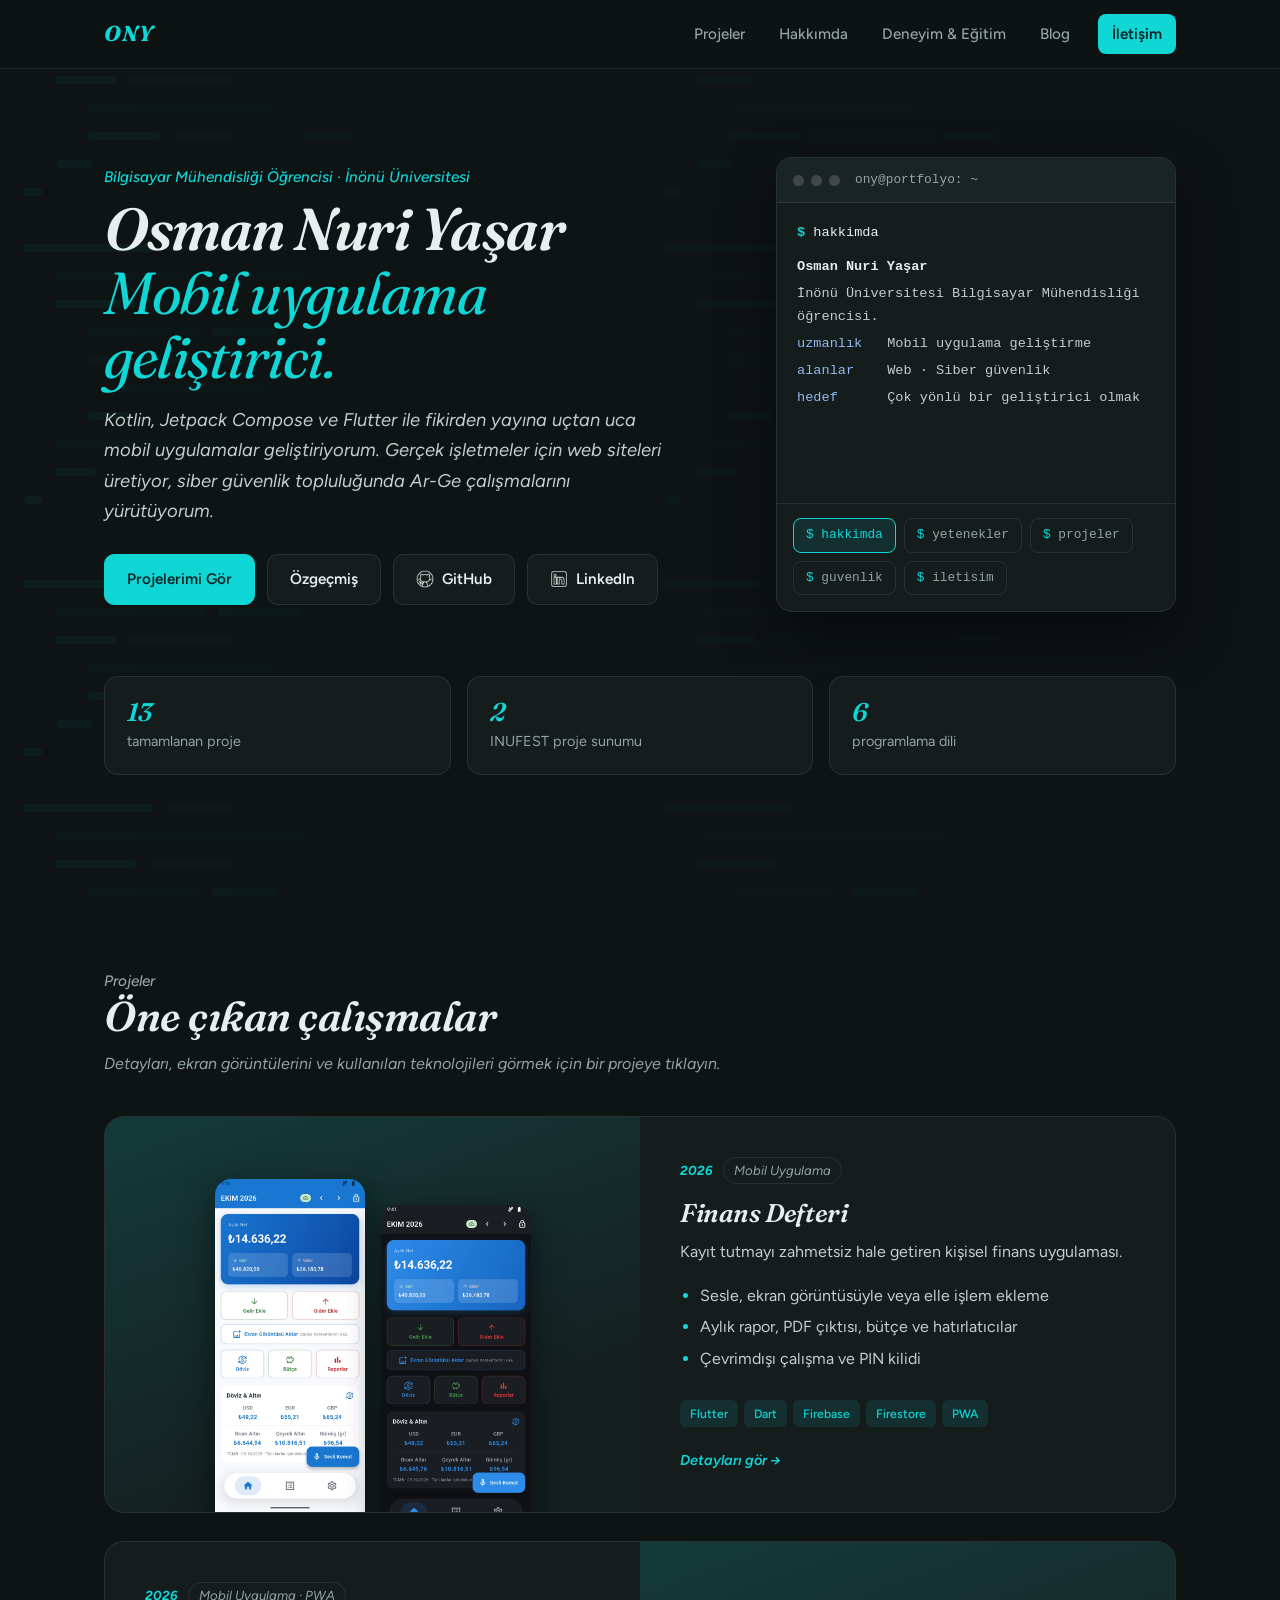
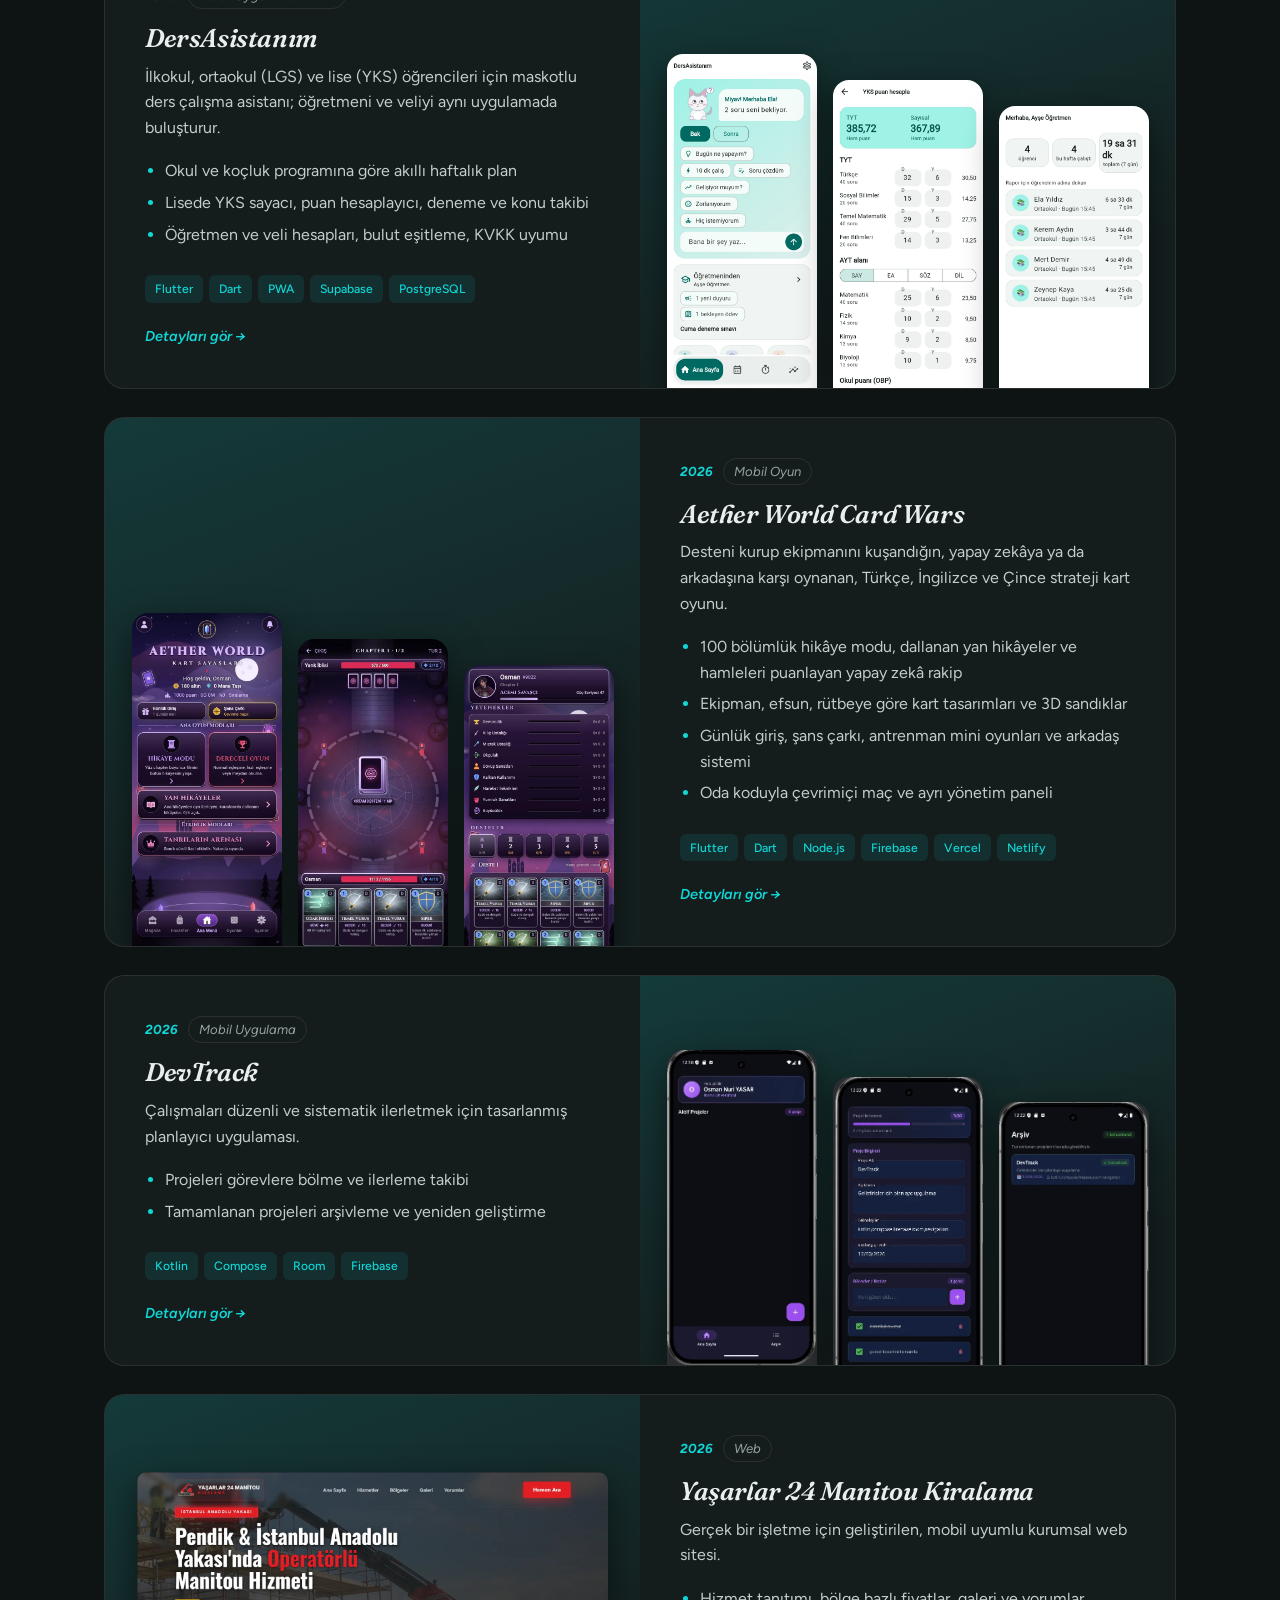
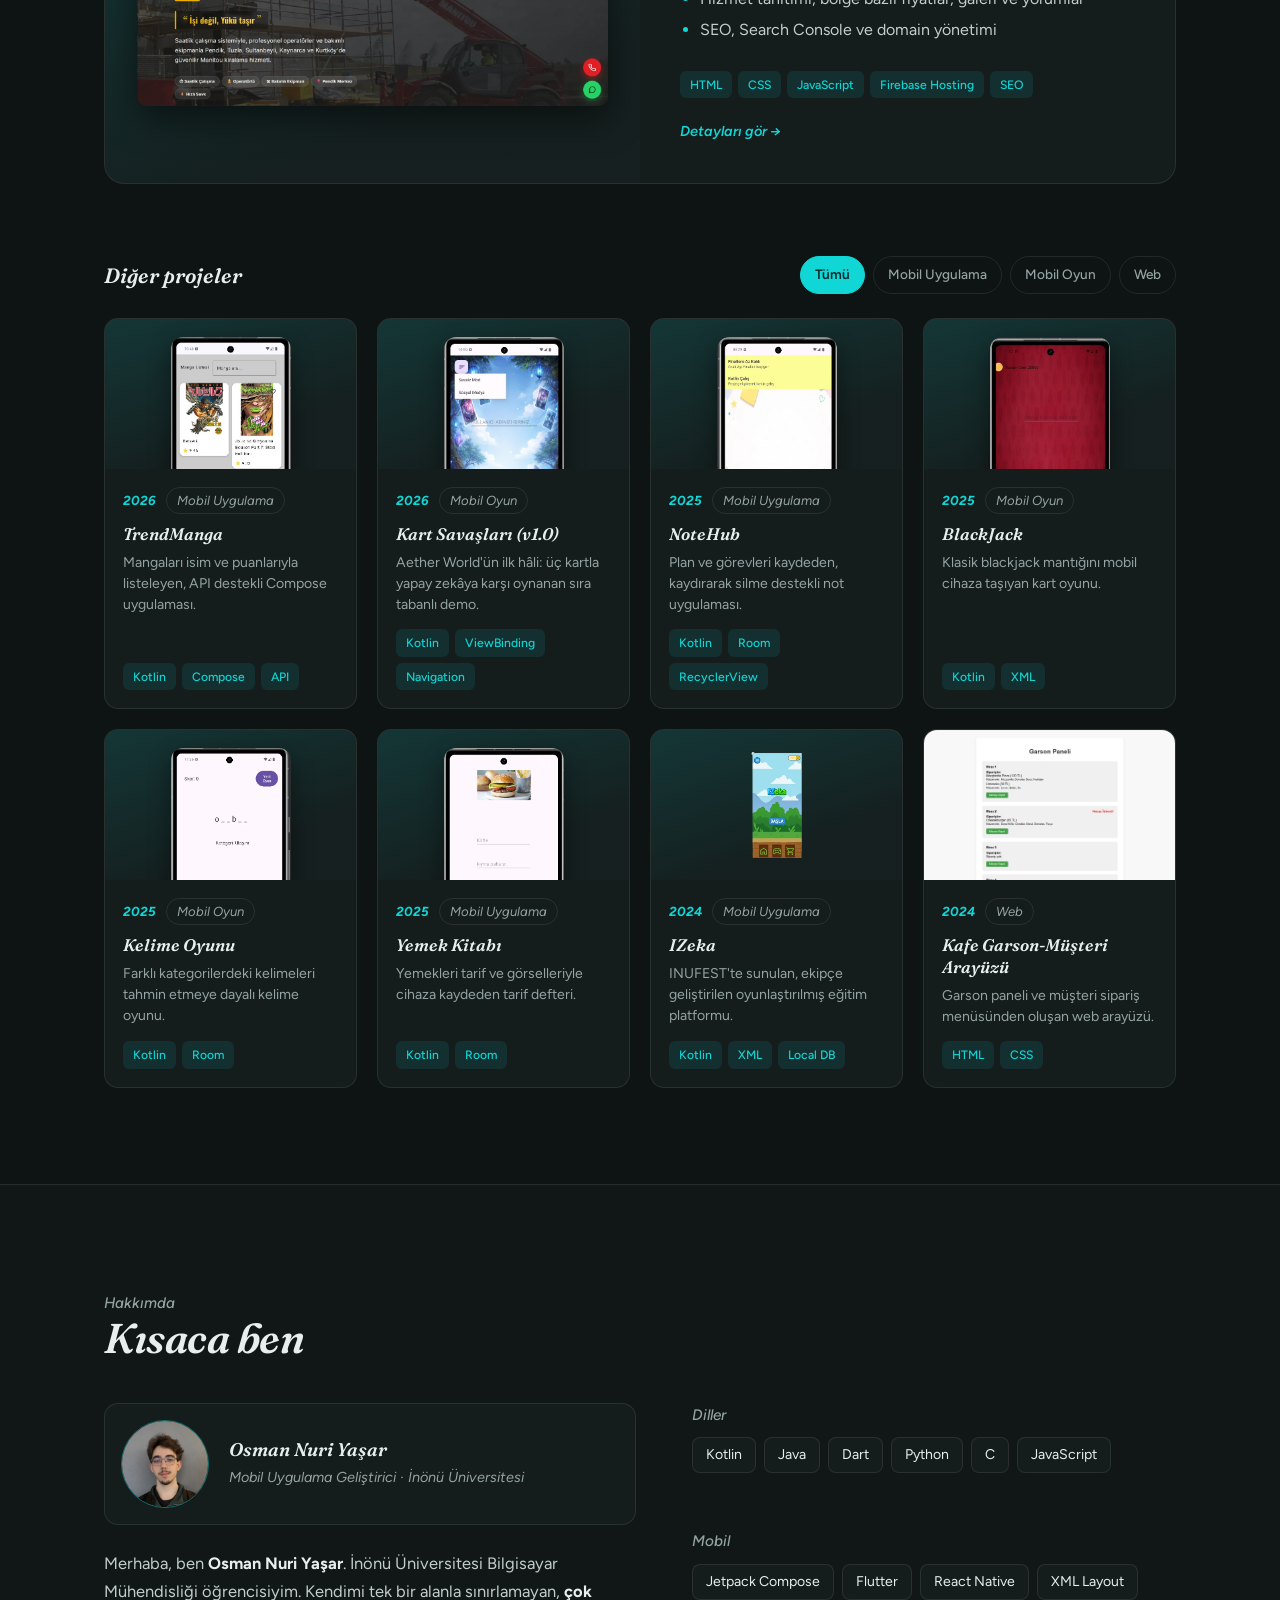
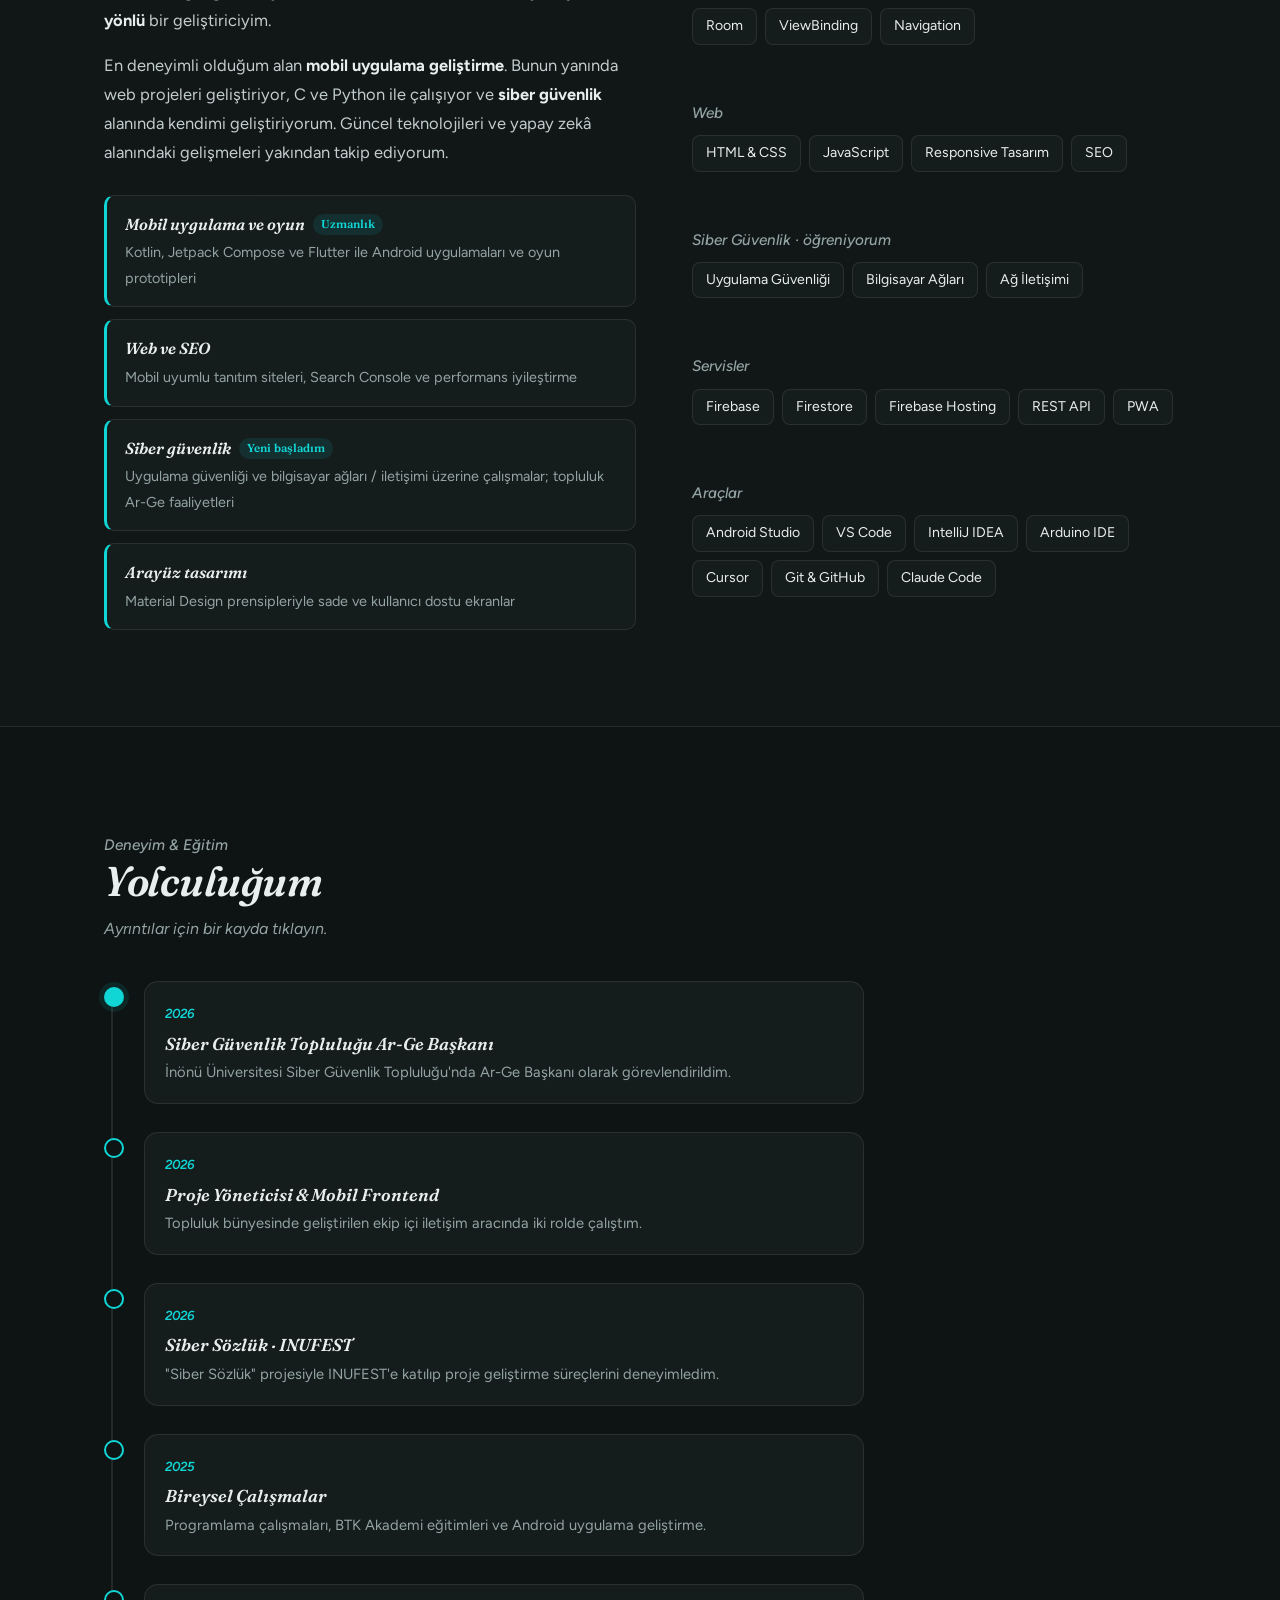
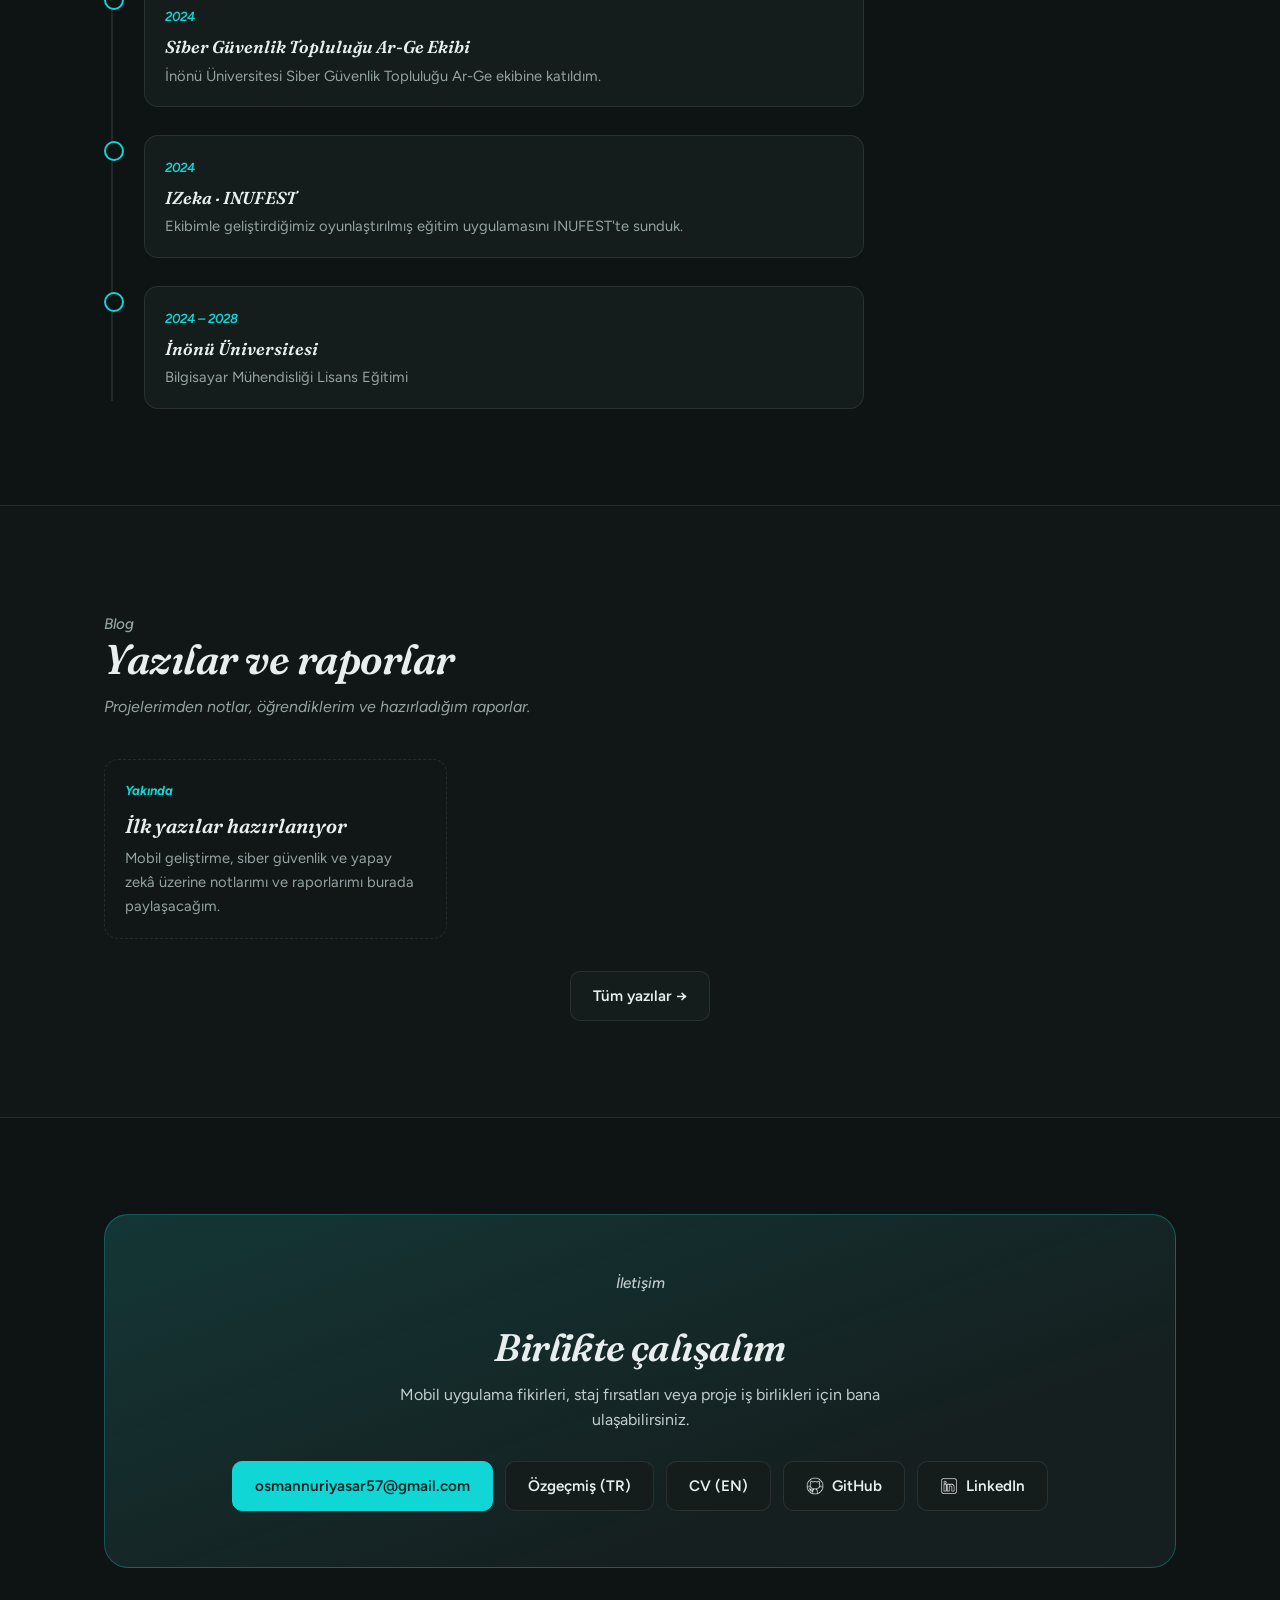
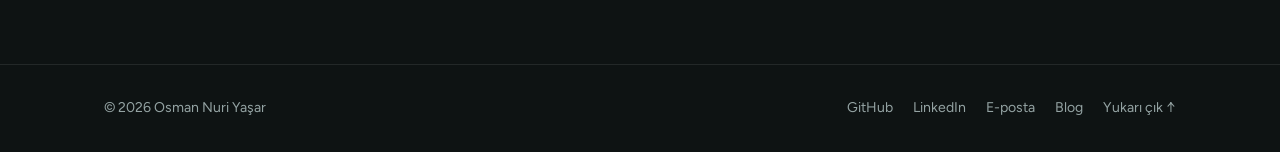
==== commit c357f294: "Ana sayfada Blog bölümü her zaman görünür; Web Push bildirimleri eklendi - Ana sayfadaki Blog bölümü" ====
--- a/index.html
+++ b/index.html
@@ -17,7 +17,7 @@
     <link rel="preconnect" href="https://fonts.googleapis.com">
     <link rel="preconnect" href="https://fonts.gstatic.com" crossorigin>
     <link rel="stylesheet" href="https://fonts.googleapis.com/css2?family=Fraunces:ital,opsz,wght,SOFT@1,9..144,300..700,100&family=Figtree:ital,wght@0,400..700;1,400..700&display=swap">
-    <link rel="stylesheet" href="style.css?v=12">
+    <link rel="stylesheet" href="style.css?v=13">
 </head>
 <body>
     <nav class="navbar">
@@ -30,7 +30,7 @@
                 <li><a href="#projects">Projeler</a></li>
                 <li><a href="#about">Hakkımda</a></li>
                 <li><a href="#experience">Deneyim &amp; Eğitim</a></li>
-                <li><a href="blog/">Blog</a></li>
+                <li><a href="#blog">Blog</a></li>
                 <li><a href="#contact" class="nav-btn">İletişim</a></li>
             </ul>
         </div>
@@ -396,14 +396,22 @@
         </section>
 
         <!-- ===== BLOG ===== -->
-        <section id="blog" class="alt" hidden>
+        <section id="blog" class="alt">
             <div class="wrap">
                 <div class="section-head reveal">
                     <p class="eyebrow">Blog</p>
                     <h2>Yazılar ve raporlar</h2>
                     <p>Projelerimden notlar, öğrendiklerim ve hazırladığım raporlar.</p>
                 </div>
-                <div class="post-grid" id="blogPreview"></div>
+                <div class="post-grid" id="blogPreview">
+                    <div class="post-card post-empty reveal">
+                        <div class="post-card-body">
+                            <div class="meta"><span class="year">Yakında</span></div>
+                            <h3>İlk yazılar hazırlanıyor</h3>
+                            <p>Mobil geliştirme, siber güvenlik ve yapay zekâ üzerine notlarımı ve raporlarımı burada paylaşacağım.</p>
+                        </div>
+                    </div>
+                </div>
                 <p class="blog-more reveal"><a href="blog/" class="btn">Tüm yazılar &rarr;</a></p>
             </div>
         </section>
@@ -449,6 +457,6 @@
 
     <script src="javascript/supabase-config.js?v=1"></script>
     <script src="javascript/faaliyetler.js?v=10"></script>
-    <script src="javascript/index.js?v=13"></script>
+    <script src="javascript/index.js?v=14"></script>
 </body>
 </html>
--- a/style.css
+++ b/style.css
@@ -741,6 +741,8 @@
 
 .post-card p { margin: 0; color: var(--muted); font-size: 0.92rem; display: -webkit-box; -webkit-line-clamp: 3; -webkit-box-orient: vertical; overflow: hidden; }
 
+.post-empty { border-style: dashed; background: transparent; }
+
 .post-file { margin-top: auto; padding-top: 6px; color: var(--accent); font-size: 0.82rem; }
 
 .blog-more { margin: 32px 0 0; text-align: center; }
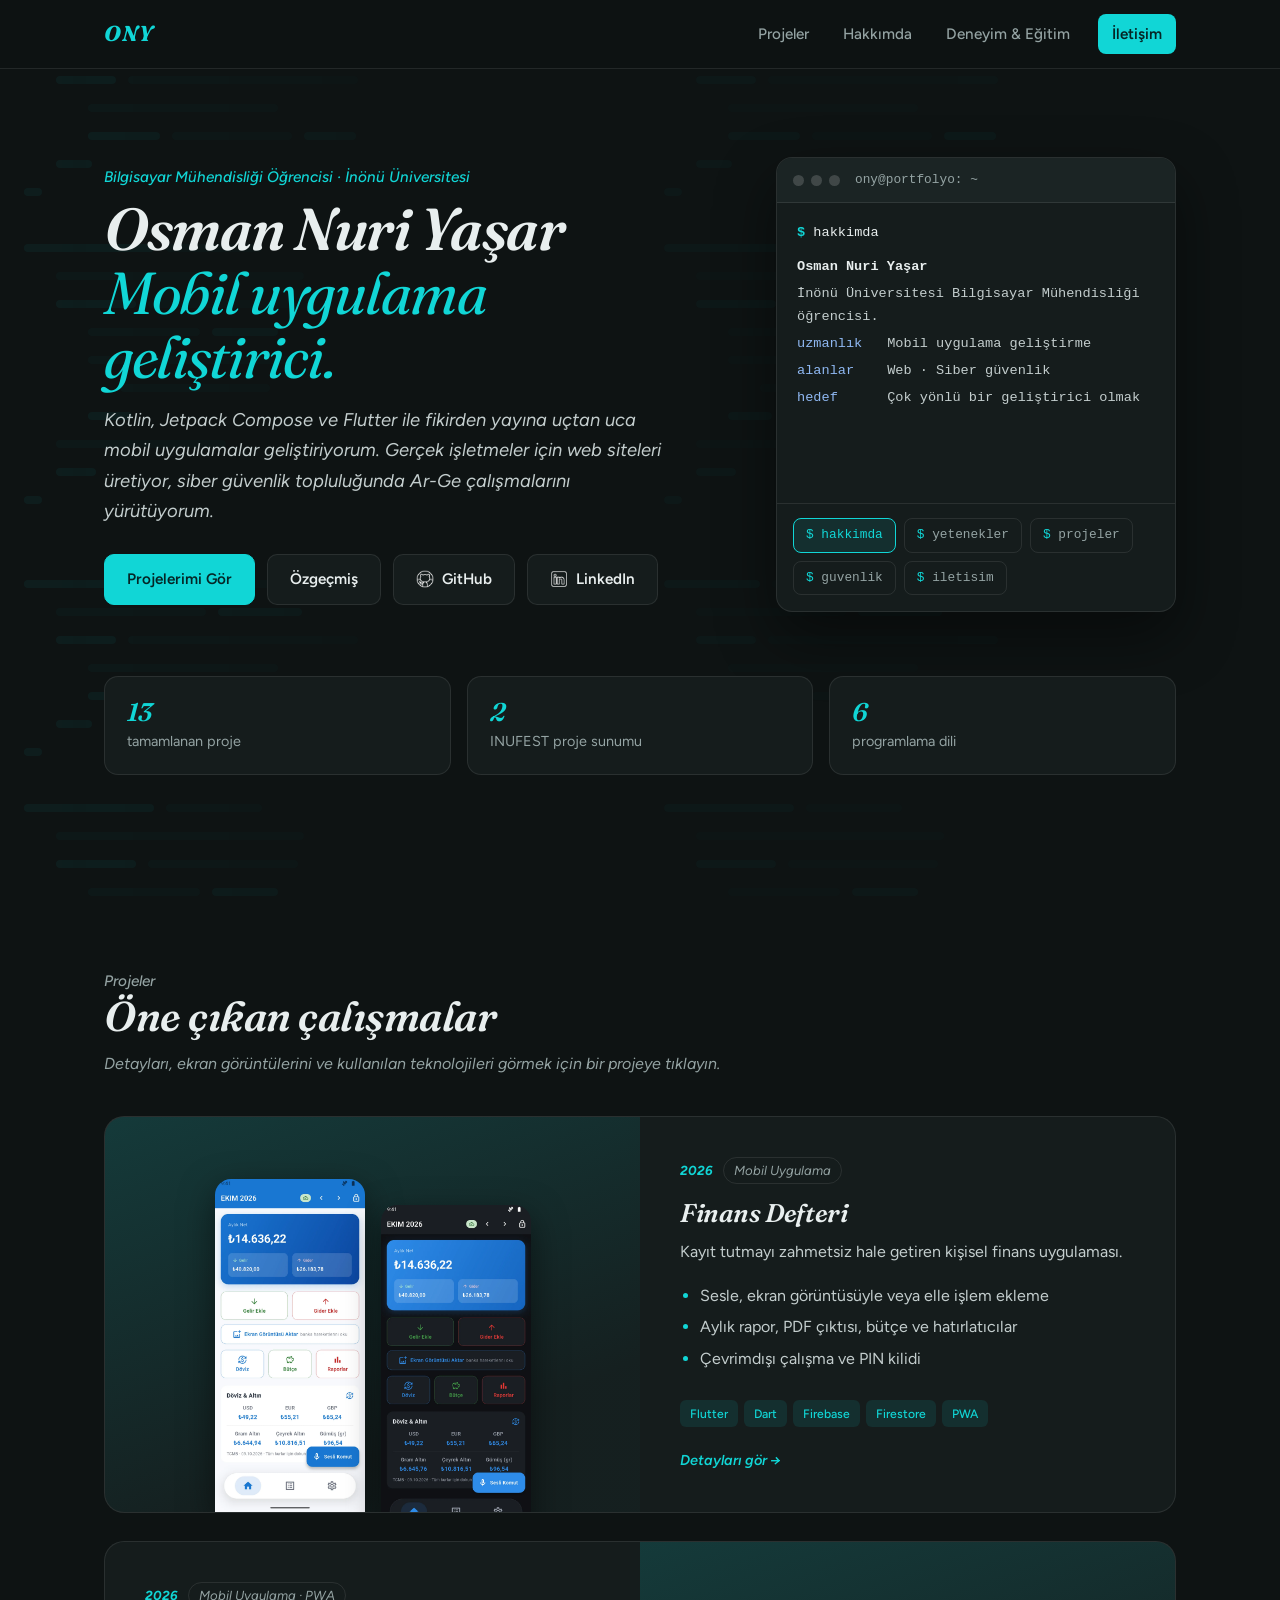
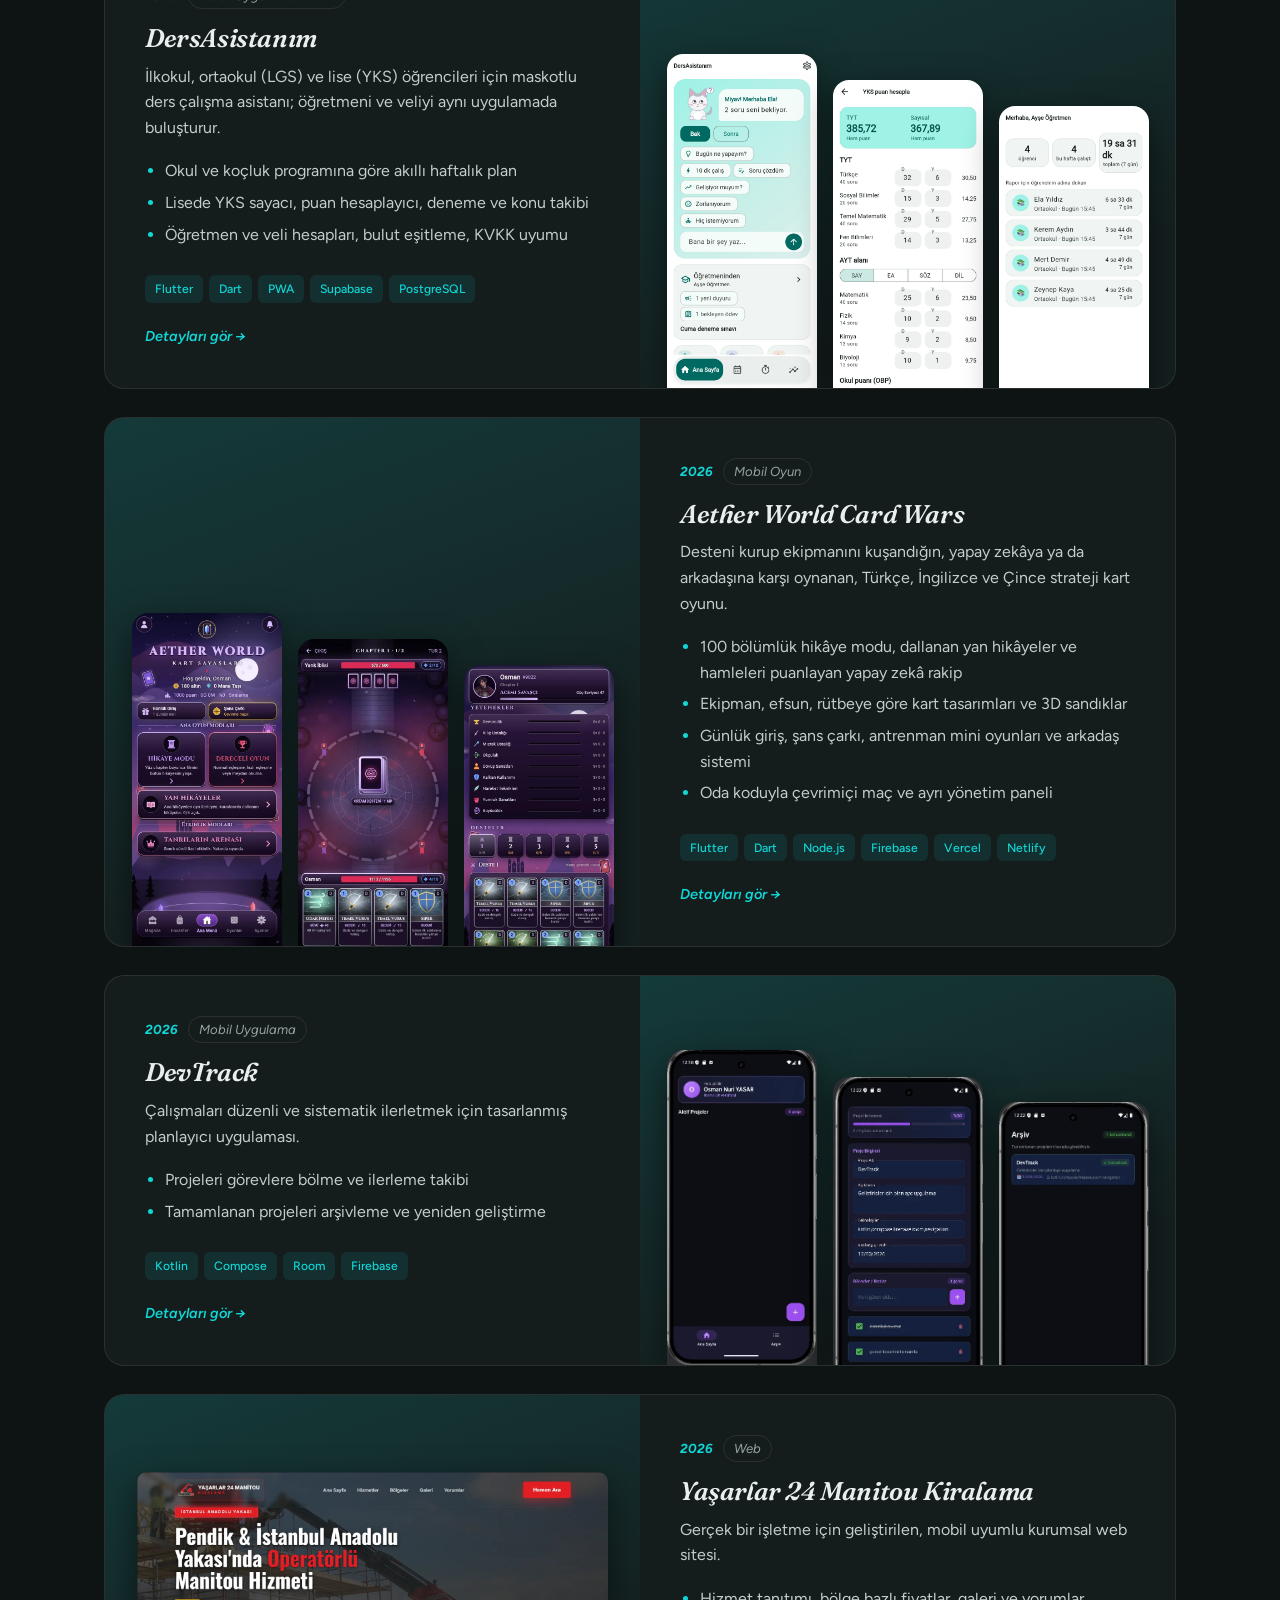
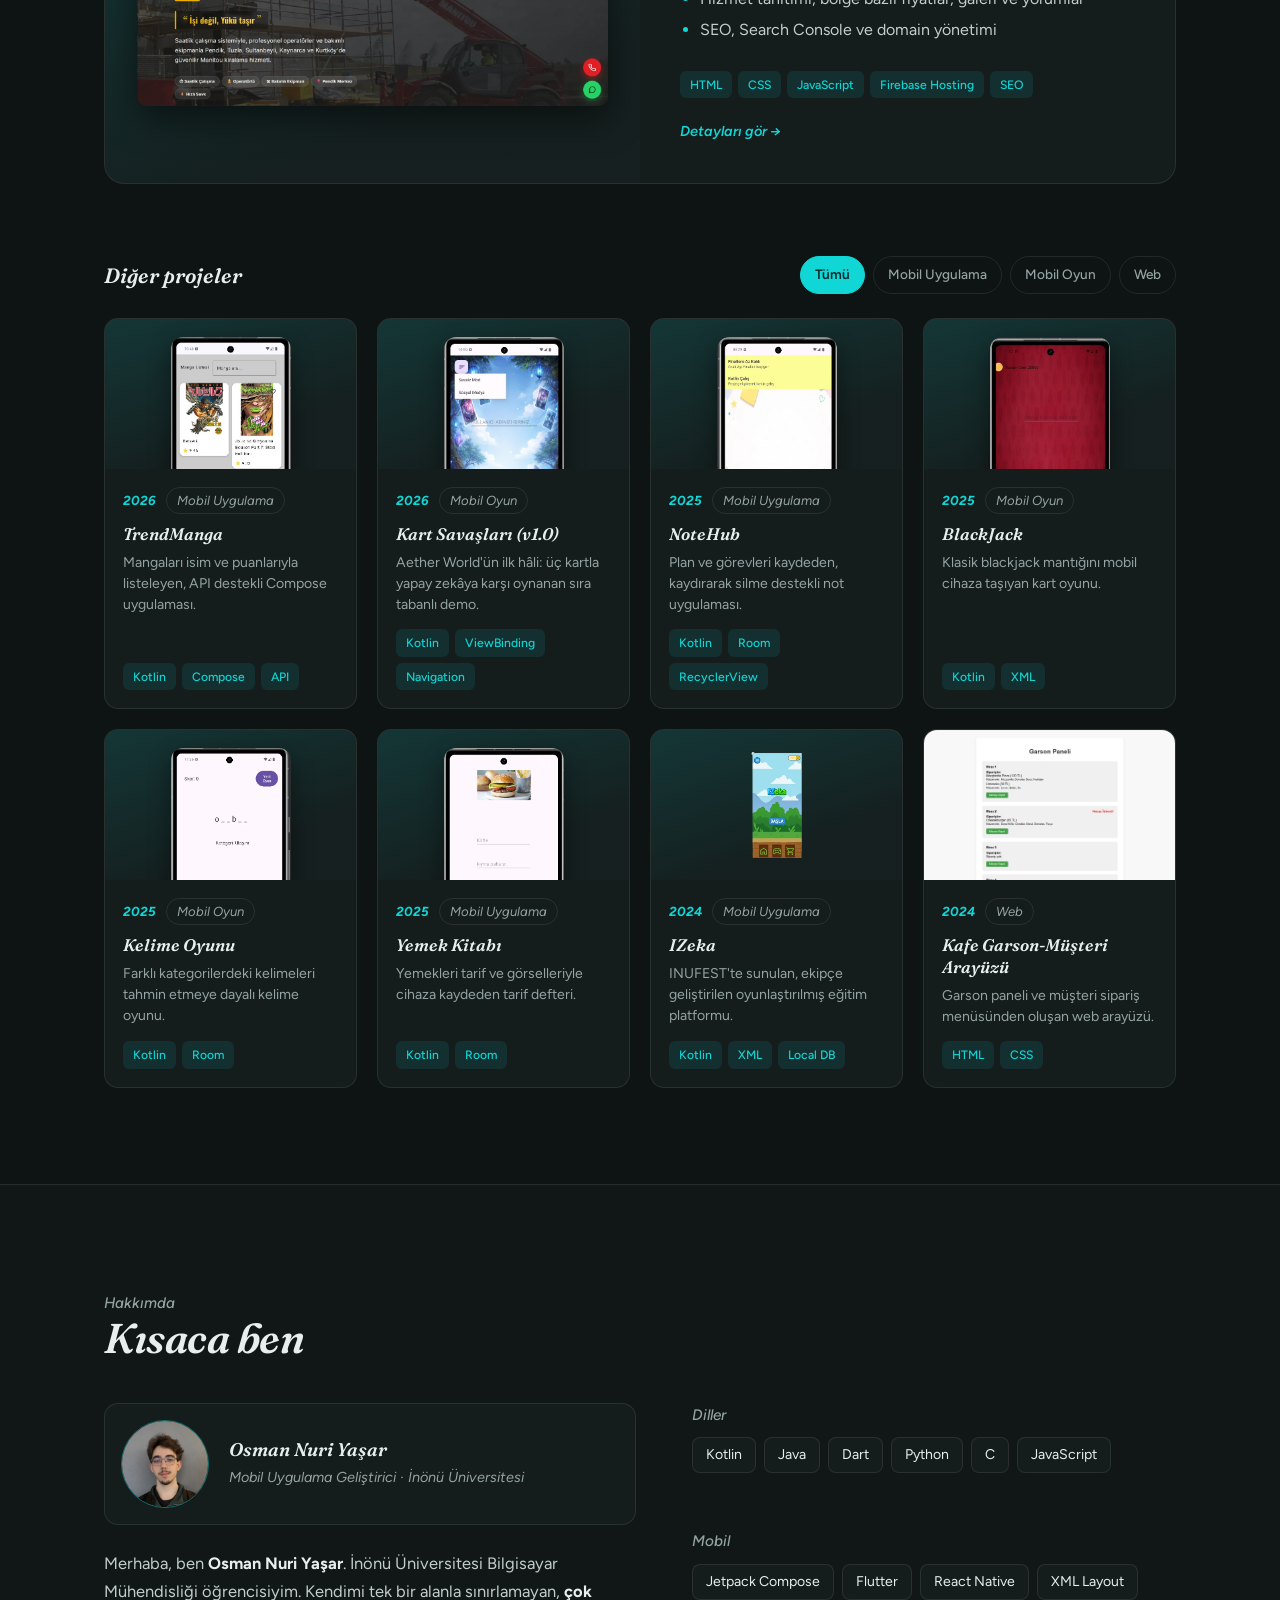
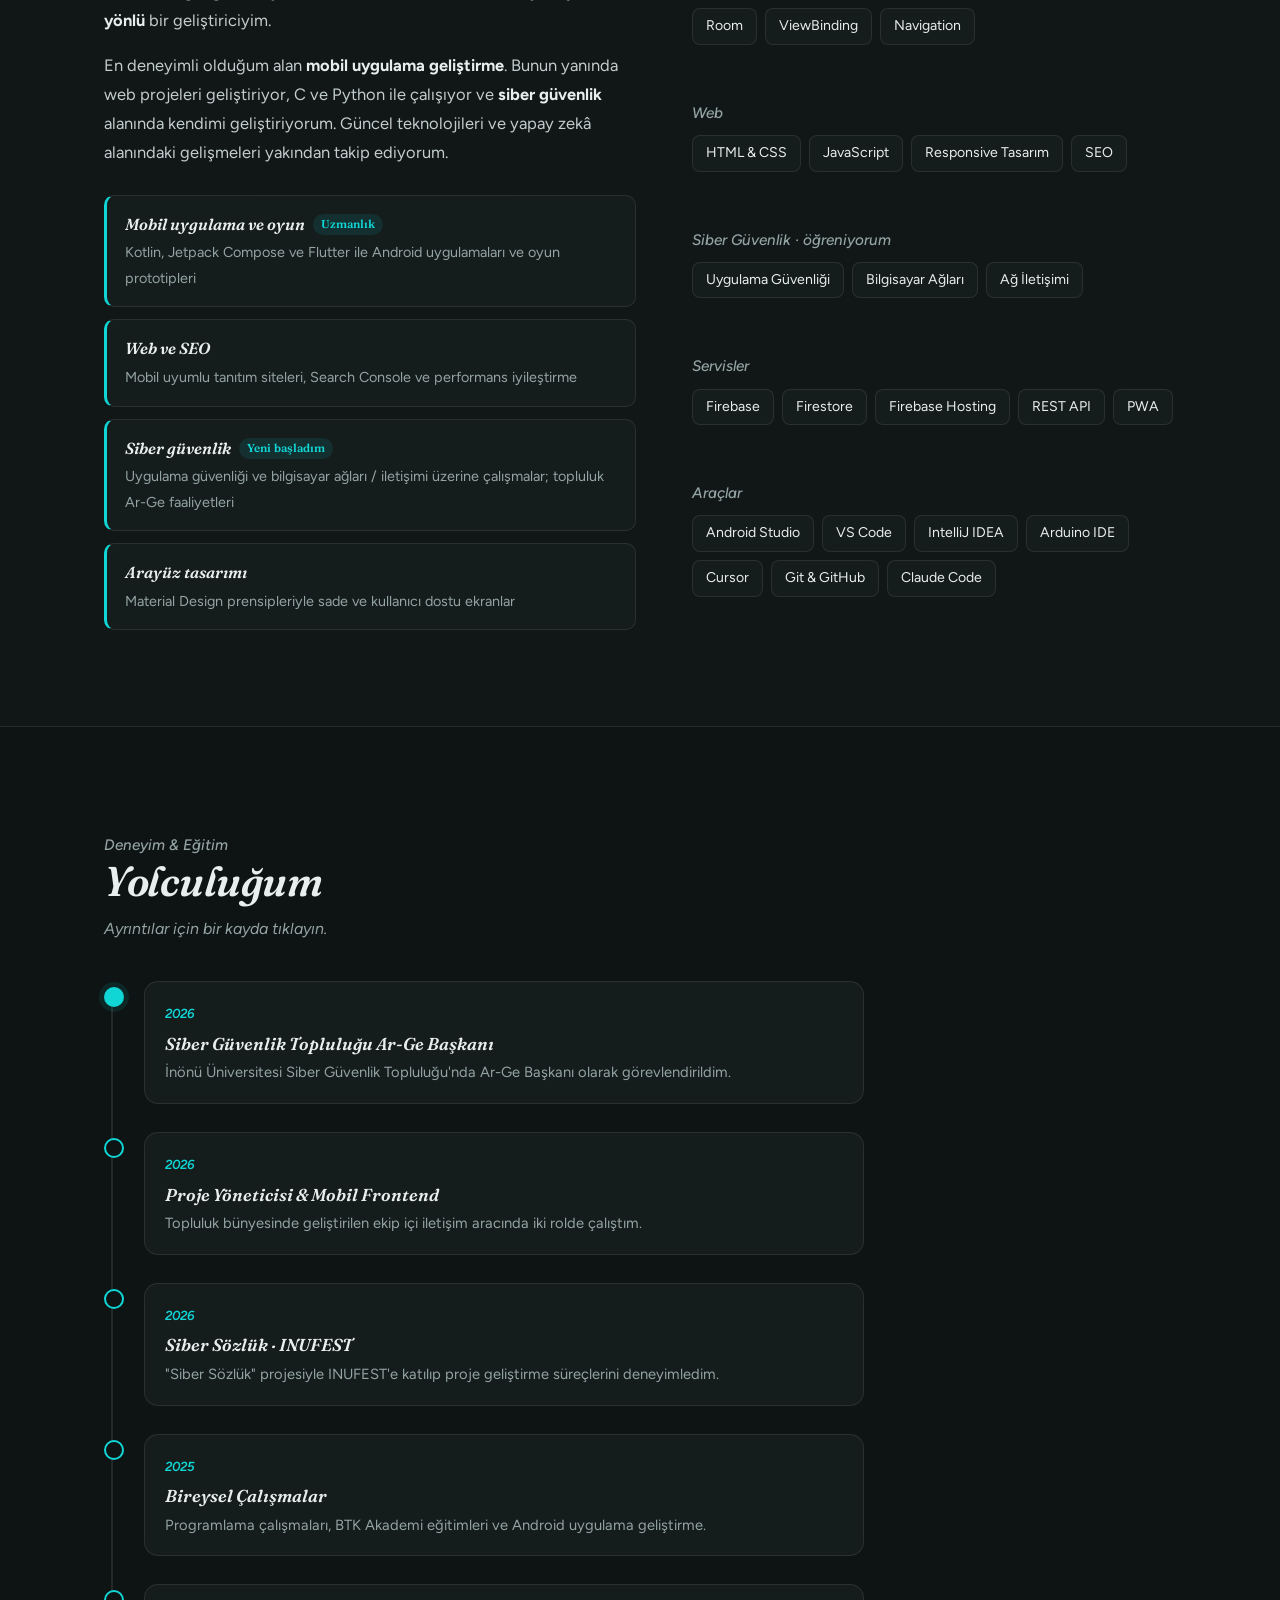
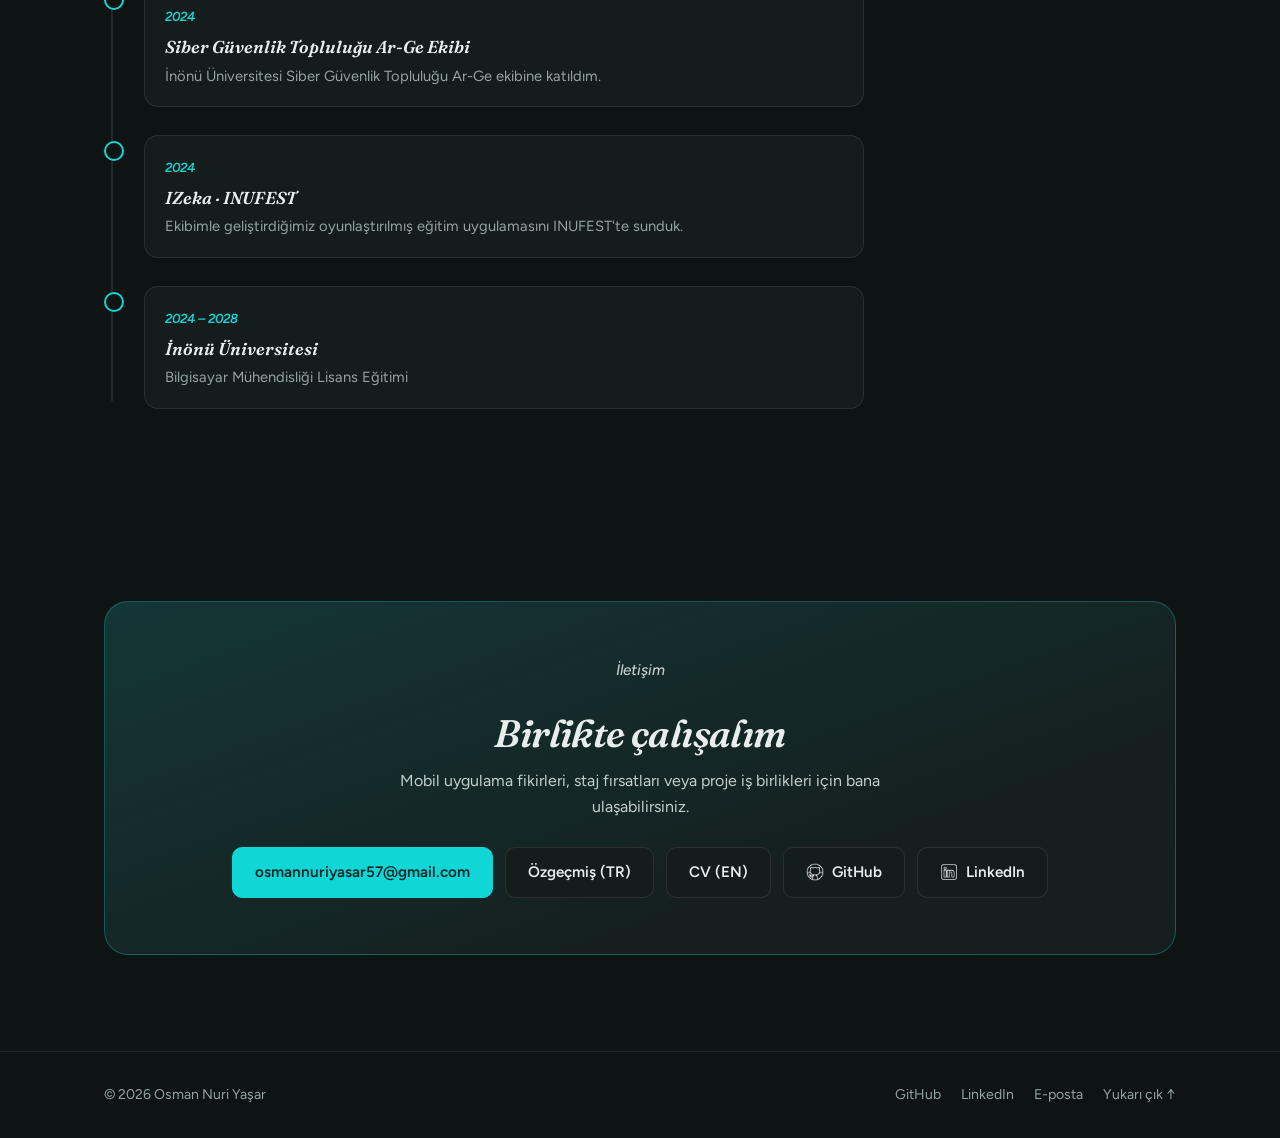
==== commit 2cdf87eb: "Bağlantı önizlemesi için yüz içermeyen paylaşım görseli LinkedIn ve diğer platformlar portfolyo bağl" ====
--- a/index.html
+++ b/index.html
@@ -11,13 +11,18 @@
     <meta property="og:url" content="https://osmnnuri.github.io/">
     <meta property="og:title" content="Osman Nuri Yaşar | Mobil Uygulama Geliştirici">
     <meta property="og:description" content="Kotlin ve Flutter ile mobil uygulamalar geliştiren Bilgisayar Mühendisliği öğrencisi. Projeler, deneyim ve iletişim.">
-    <meta property="og:image" content="https://osmnnuri.github.io/g%C3%B6rseller/images/osmanprofil-kare.webp">
-    <meta name="twitter:card" content="summary">
+    <meta property="og:image" content="https://osmnnuri.github.io/g%C3%B6rseller/og/og-kapak.jpg">
+    <meta property="og:image:type" content="image/jpeg">
+    <meta property="og:image:width" content="1200">
+    <meta property="og:image:height" content="630">
+    <meta property="og:image:alt" content="DersAsistanım, Finans Defteri ve Aether World uygulamalarından ekranlar">
+    <meta name="twitter:card" content="summary_large_image">
+    <meta name="twitter:image" content="https://osmnnuri.github.io/g%C3%B6rseller/og/og-kapak.jpg">
     <link rel="icon" type="image/png" href="görseller/icons/favicon.png">
     <link rel="preconnect" href="https://fonts.googleapis.com">
     <link rel="preconnect" href="https://fonts.gstatic.com" crossorigin>
     <link rel="stylesheet" href="https://fonts.googleapis.com/css2?family=Fraunces:ital,opsz,wght,SOFT@1,9..144,300..700,100&family=Figtree:ital,wght@0,400..700;1,400..700&display=swap">
-    <link rel="stylesheet" href="style.css?v=13">
+    <link rel="stylesheet" href="style.css?v=11">
 </head>
 <body>
     <nav class="navbar">
@@ -30,7 +35,6 @@
                 <li><a href="#projects">Projeler</a></li>
                 <li><a href="#about">Hakkımda</a></li>
                 <li><a href="#experience">Deneyim &amp; Eğitim</a></li>
-                <li><a href="#blog">Blog</a></li>
                 <li><a href="#contact" class="nav-btn">İletişim</a></li>
             </ul>
         </div>
@@ -66,7 +70,7 @@
             </div>
             <div class="wrap">
                 <ul class="stats">
-                    <li><strong id="projectCount">13</strong><span>tamamlanan proje</span></li>
+                    <li><strong>13</strong><span>tamamlanan proje</span></li>
                     <li><strong>2</strong><span>INUFEST proje sunumu</span></li>
                     <li><strong>6</strong><span>programlama dili</span></li>
                 </ul>
@@ -82,7 +86,7 @@
                     <p>Detayları, ekran görüntülerini ve kullanılan teknolojileri görmek için bir projeye tıklayın.</p>
                 </div>
 
-                <div class="featured" id="featuredList">
+                <div class="featured">
                     <article class="feature project-card reveal" onclick="openProject('FinansDefteri')" role="button" tabindex="0">
                         <div class="feature-media">
                             <img src="görseller/finansDefteri/04-ana-ekran.webp" alt="Finans Defteri ana ekran" loading="lazy" width="1080" height="2400">
@@ -190,7 +194,7 @@
                     </div>
                 </div>
 
-                <div class="project-grid" id="projectGrid">
+                <div class="project-grid">
                     <article class="p-card project-card reveal" data-type="app" onclick="openProject('MangaApp')" role="button" tabindex="0">
                         <div class="p-cover phone"><img src="görseller/mangaApp/mangaapp1.webp" alt="" loading="lazy" width="357" height="753"></div>
                         <div class="p-body">
@@ -392,27 +396,6 @@
                         </button>
                     </li>
                 </ol>
-            </div>
-        </section>
-
-        <!-- ===== BLOG ===== -->
-        <section id="blog" class="alt">
-            <div class="wrap">
-                <div class="section-head reveal">
-                    <p class="eyebrow">Blog</p>
-                    <h2>Yazılar ve raporlar</h2>
-                    <p>Projelerimden notlar, öğrendiklerim ve hazırladığım raporlar.</p>
-                </div>
-                <div class="post-grid" id="blogPreview">
-                    <div class="post-card post-empty reveal">
-                        <div class="post-card-body">
-                            <div class="meta"><span class="year">Yakında</span></div>
-                            <h3>İlk yazılar hazırlanıyor</h3>
-                            <p>Mobil geliştirme, siber güvenlik ve yapay zekâ üzerine notlarımı ve raporlarımı burada paylaşacağım.</p>
-                        </div>
-                    </div>
-                </div>
-                <p class="blog-more reveal"><a href="blog/" class="btn">Tüm yazılar &rarr;</a></p>
             </div>
         </section>
 
@@ -449,14 +432,12 @@
                 <a href="https://github.com/osmnnuri" target="_blank" rel="noopener">GitHub</a>
                 <a href="https://www.linkedin.com/in/osman-nuri-yaşar-59901a324/" target="_blank" rel="noopener">LinkedIn</a>
                 <a href="mailto:osmannuriyasar57@gmail.com">E-posta</a>
-                <a href="blog/">Blog</a>
                 <a href="#top">Yukarı çık &uarr;</a>
             </nav>
         </div>
     </footer>
 
-    <script src="javascript/supabase-config.js?v=1"></script>
     <script src="javascript/faaliyetler.js?v=10"></script>
-    <script src="javascript/index.js?v=14"></script>
+    <script src="javascript/index.js?v=12"></script>
 </body>
 </html>
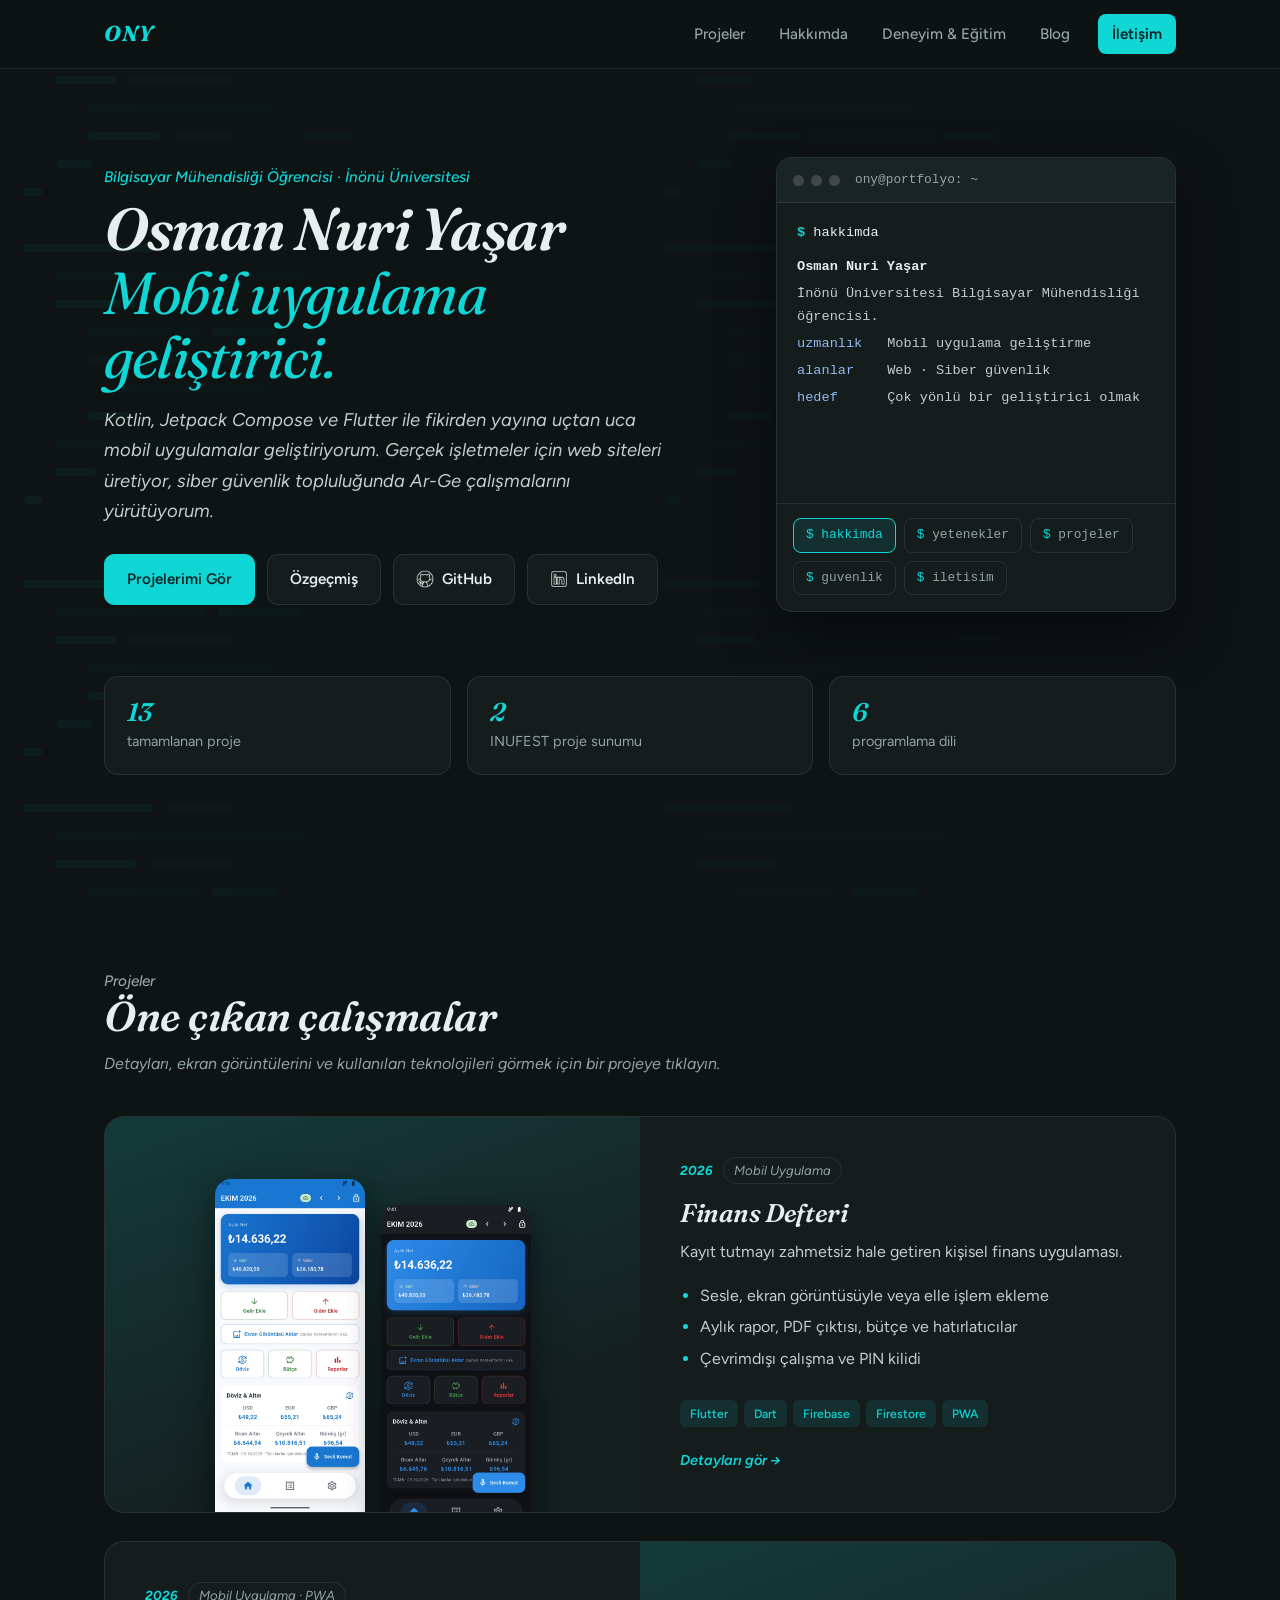
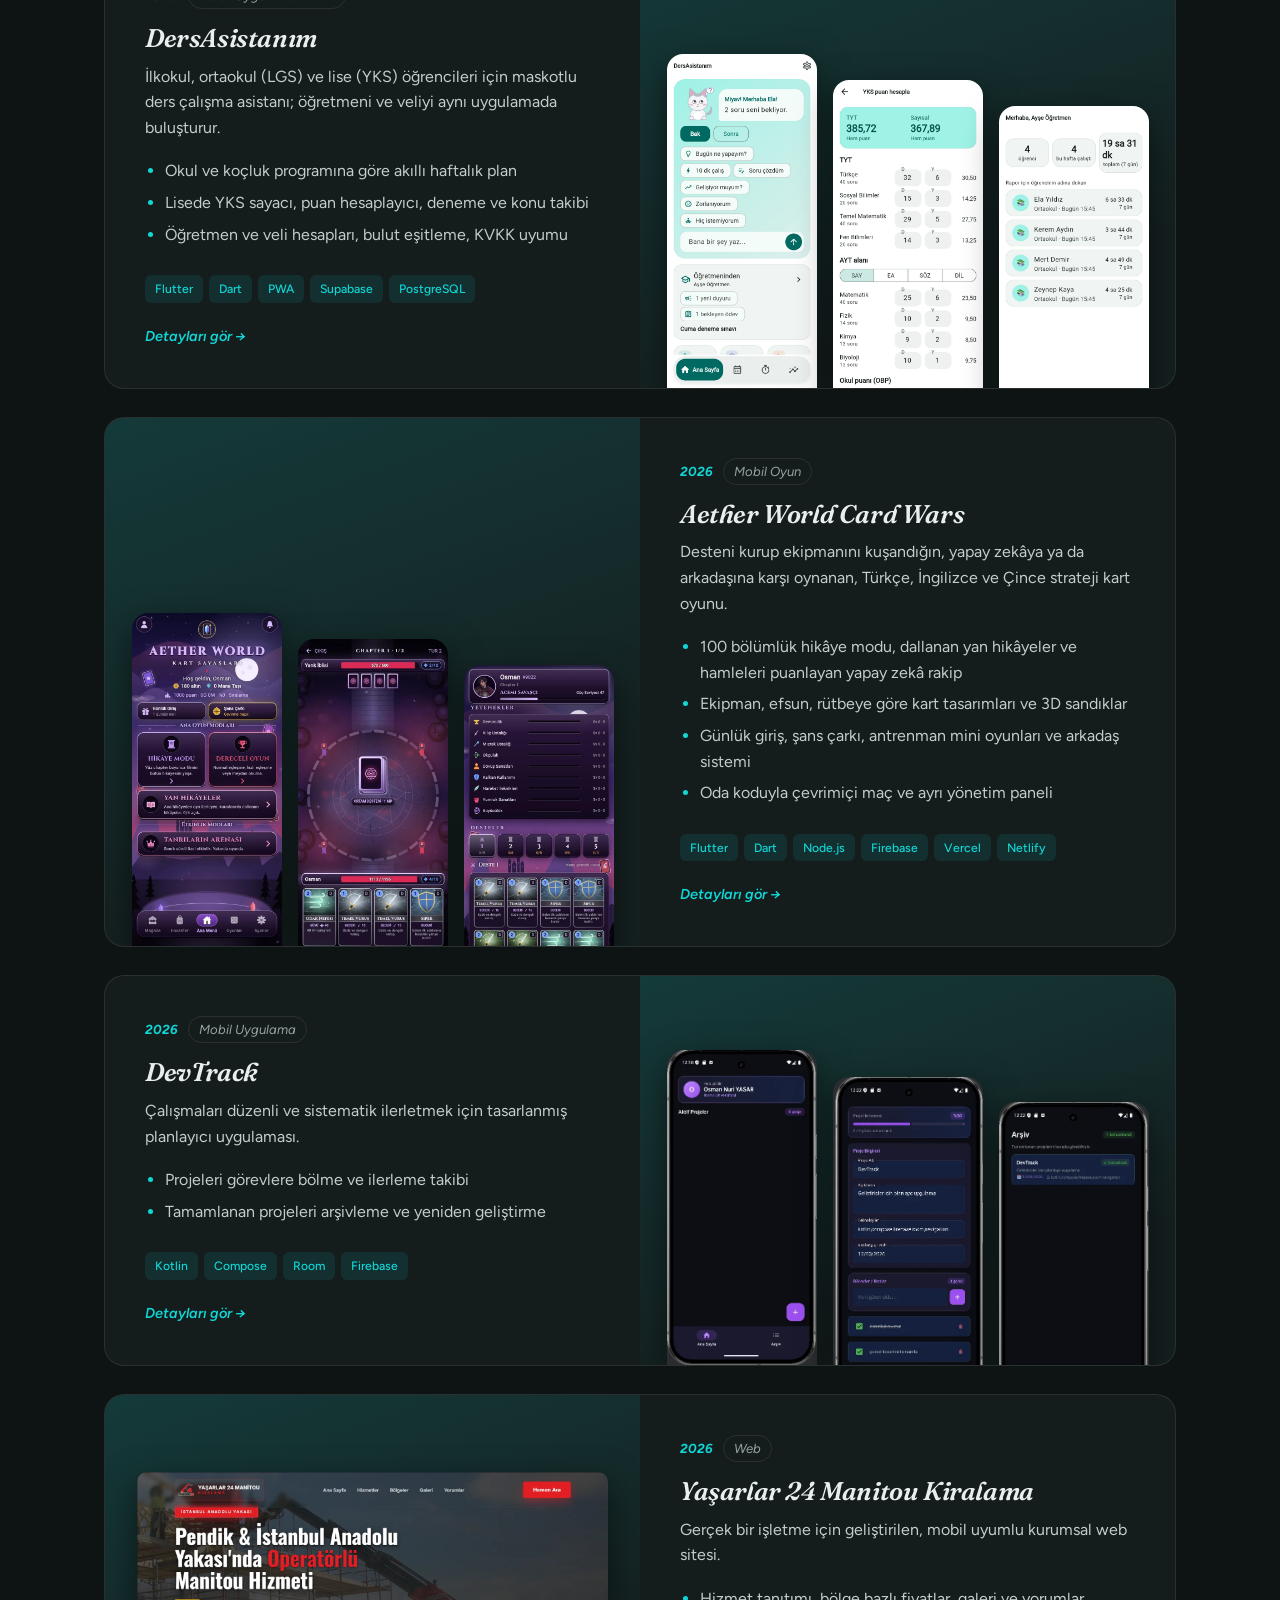
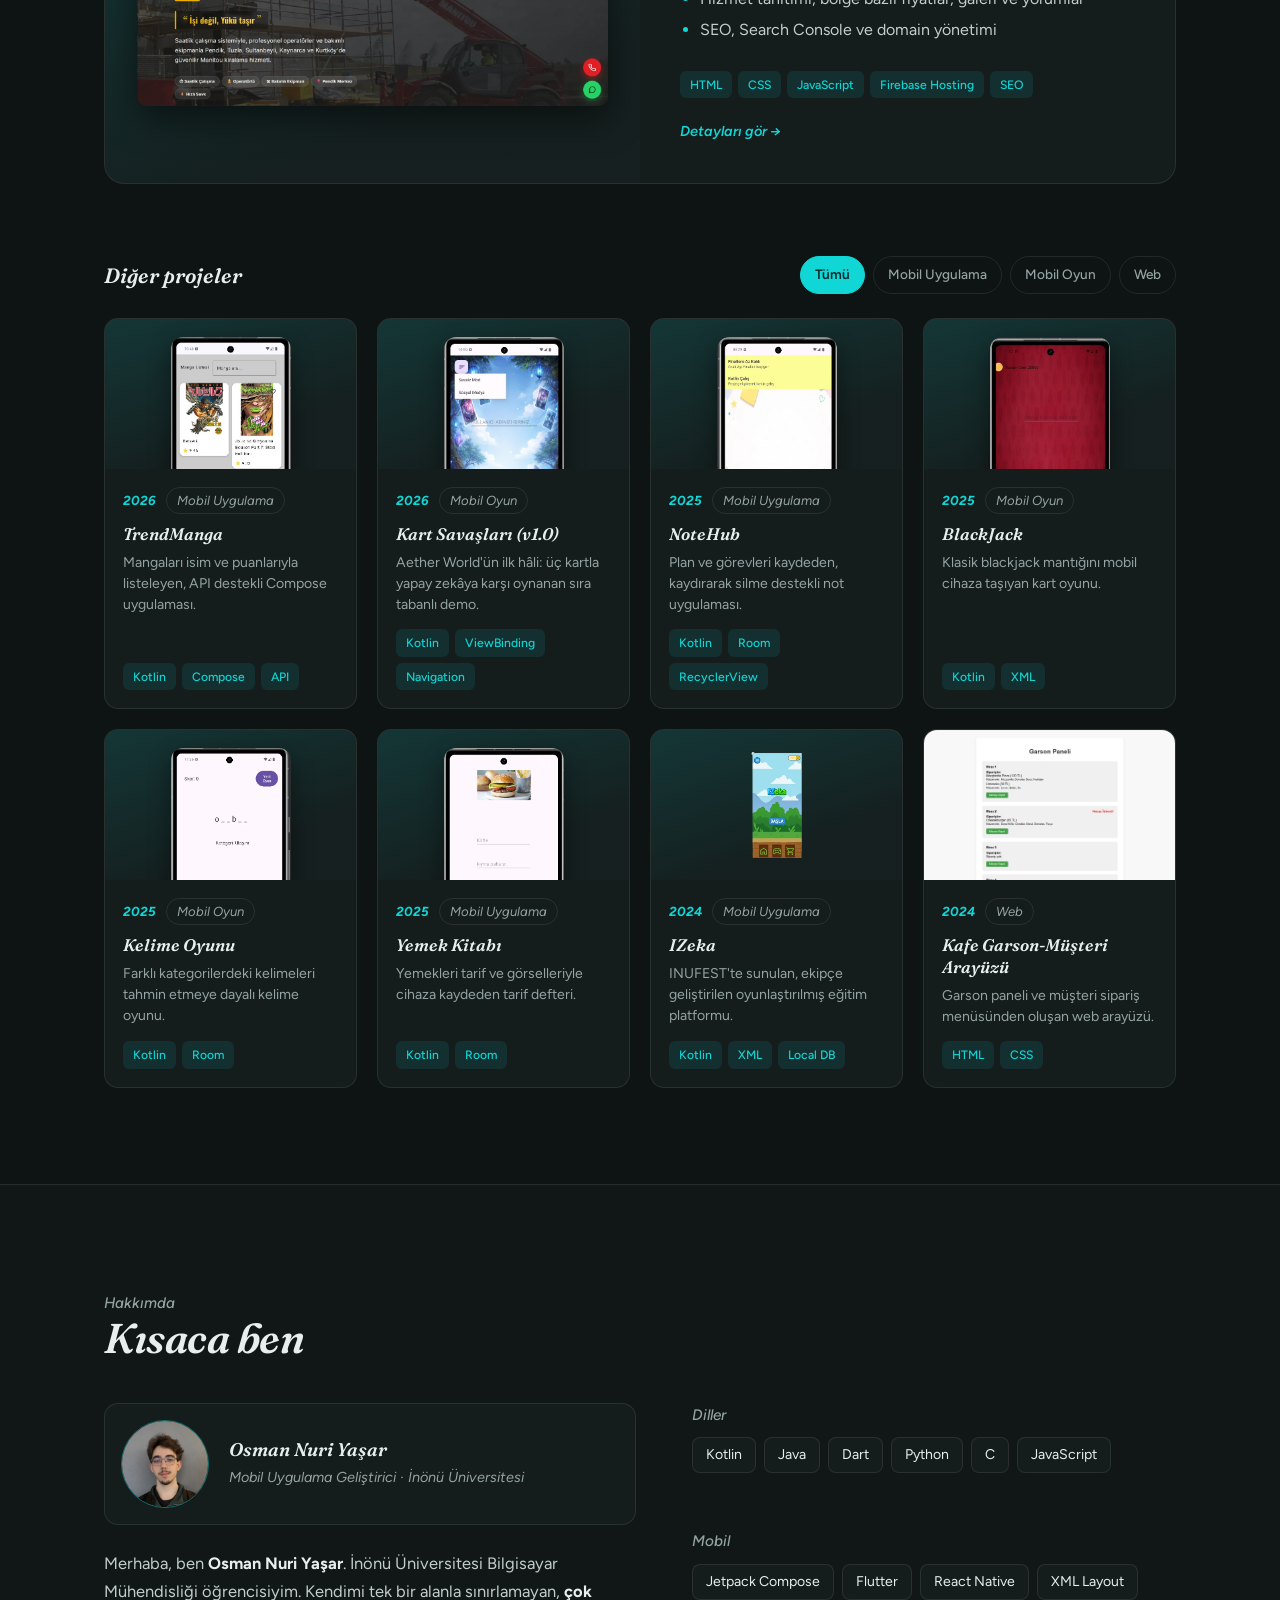
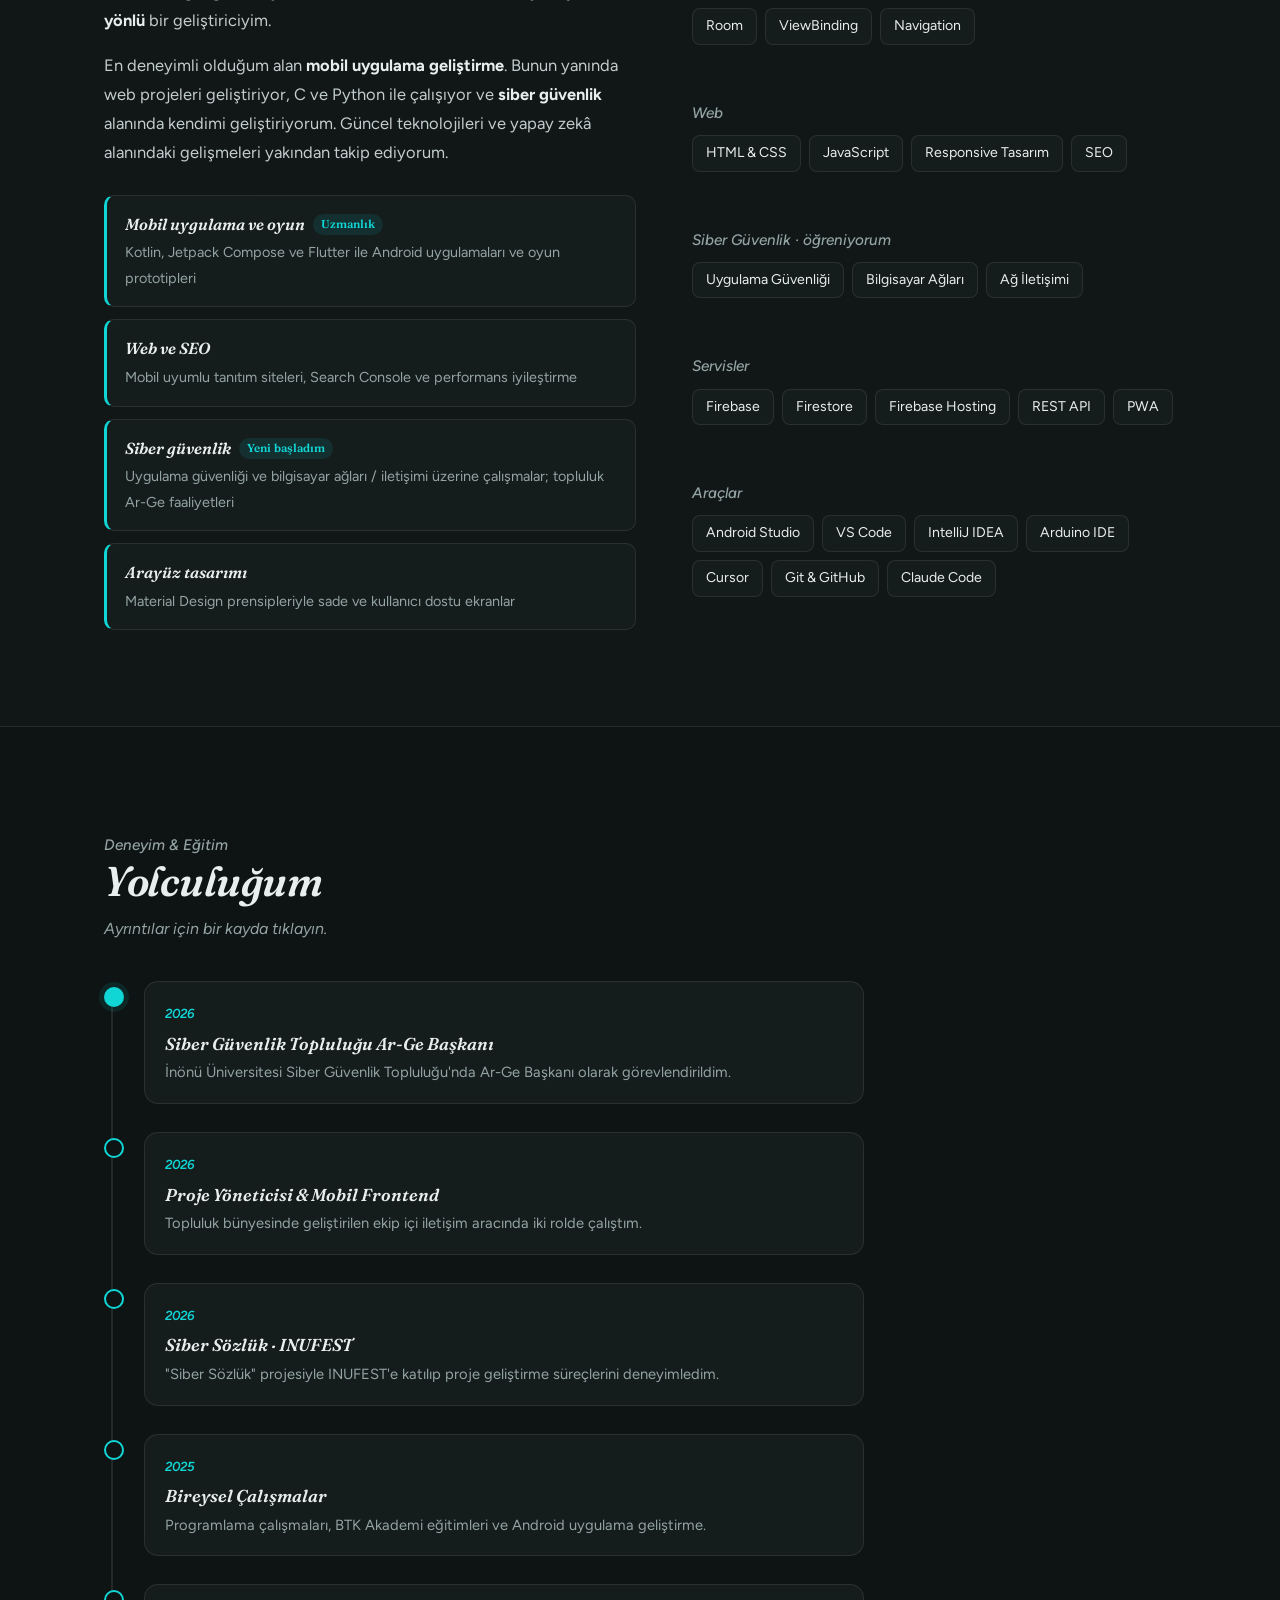
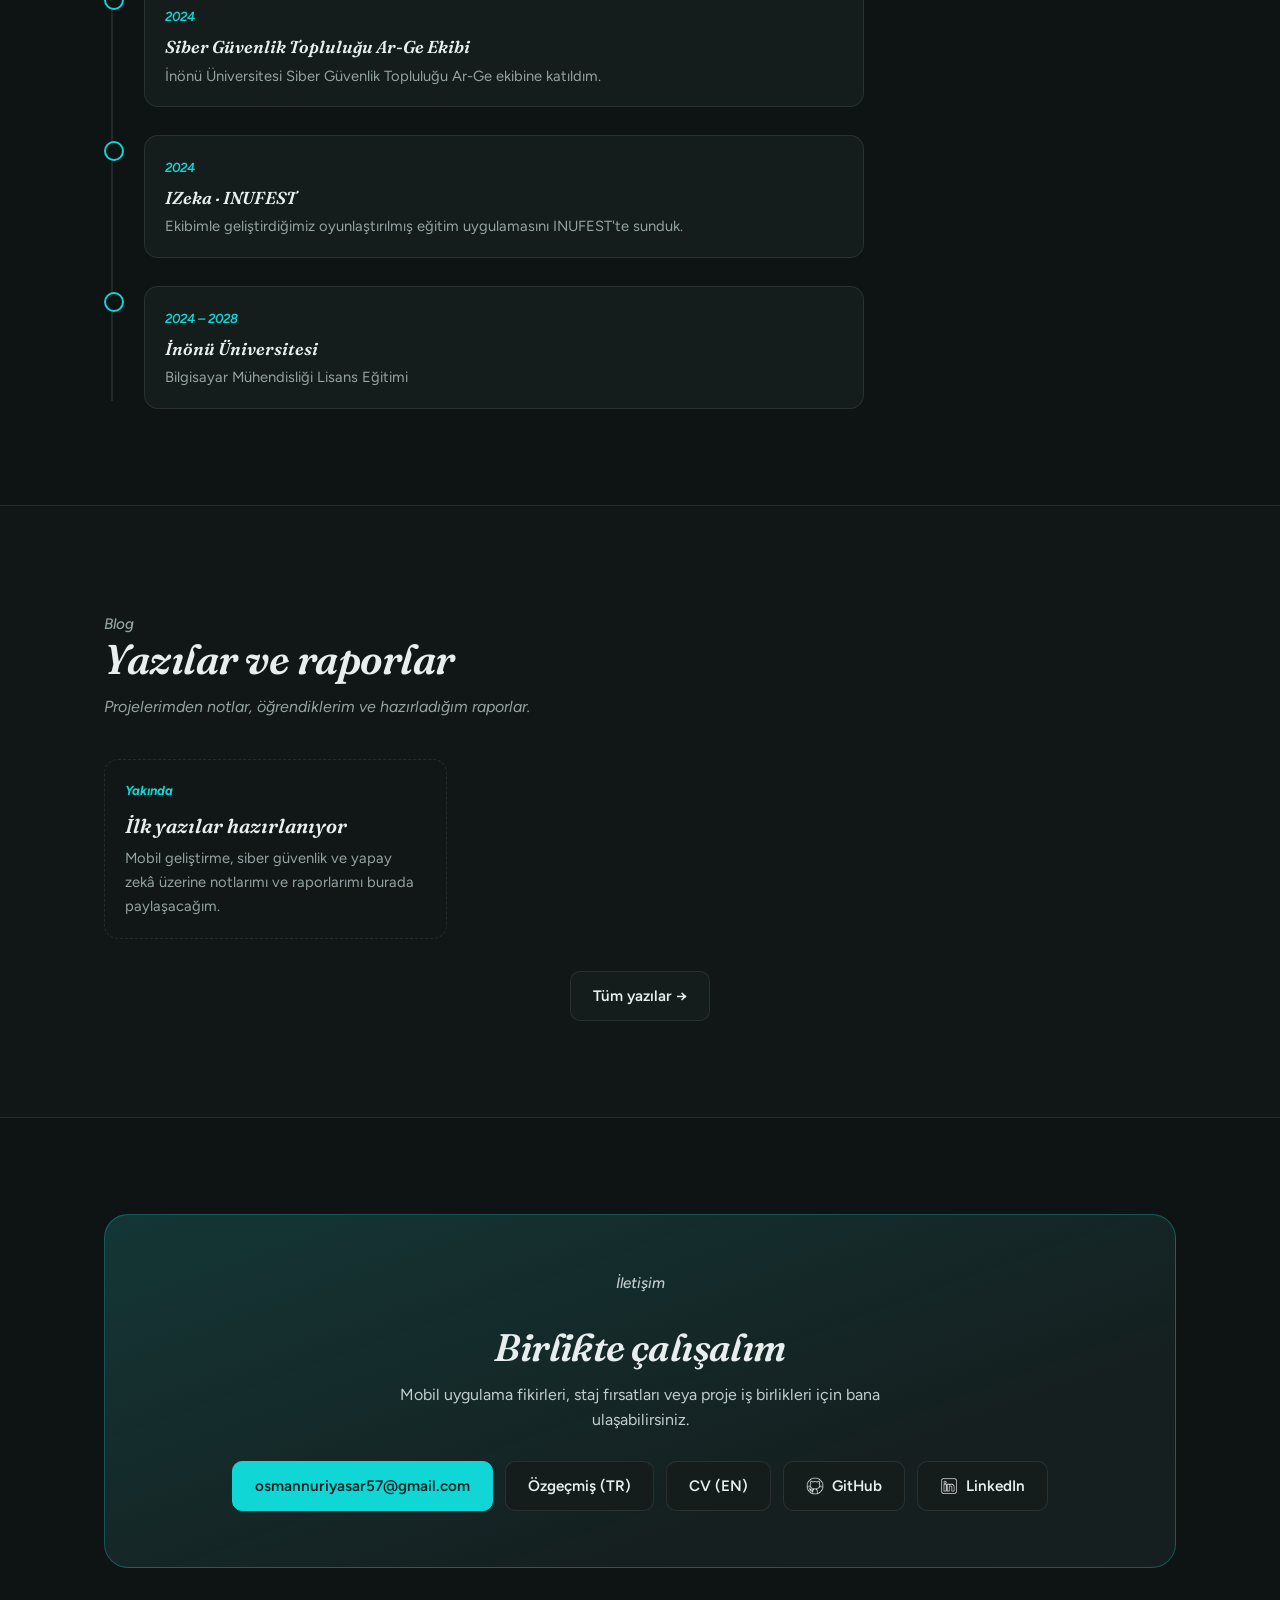
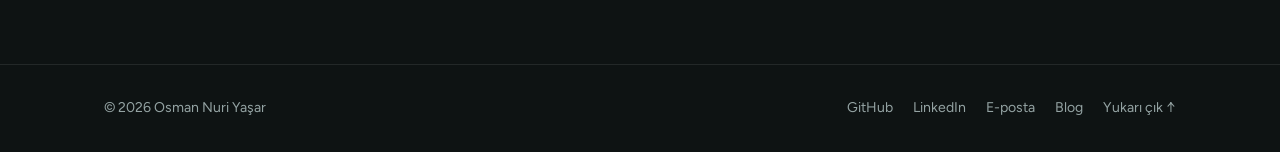
==== commit 950aa4f7: "Merge pull request #12 from osmnnuri/claude/og-paylasim-gorseli Bağlantı önizlemesi için yüz içermey" ====
--- a/index.html
+++ b/index.html
@@ -22,7 +22,7 @@
     <link rel="preconnect" href="https://fonts.googleapis.com">
     <link rel="preconnect" href="https://fonts.gstatic.com" crossorigin>
     <link rel="stylesheet" href="https://fonts.googleapis.com/css2?family=Fraunces:ital,opsz,wght,SOFT@1,9..144,300..700,100&family=Figtree:ital,wght@0,400..700;1,400..700&display=swap">
-    <link rel="stylesheet" href="style.css?v=11">
+    <link rel="stylesheet" href="style.css?v=13">
 </head>
 <body>
     <nav class="navbar">
@@ -35,6 +35,7 @@
                 <li><a href="#projects">Projeler</a></li>
                 <li><a href="#about">Hakkımda</a></li>
                 <li><a href="#experience">Deneyim &amp; Eğitim</a></li>
+                <li><a href="#blog">Blog</a></li>
                 <li><a href="#contact" class="nav-btn">İletişim</a></li>
             </ul>
         </div>
@@ -70,7 +71,7 @@
             </div>
             <div class="wrap">
                 <ul class="stats">
-                    <li><strong>13</strong><span>tamamlanan proje</span></li>
+                    <li><strong id="projectCount">13</strong><span>tamamlanan proje</span></li>
                     <li><strong>2</strong><span>INUFEST proje sunumu</span></li>
                     <li><strong>6</strong><span>programlama dili</span></li>
                 </ul>
@@ -86,7 +87,7 @@
                     <p>Detayları, ekran görüntülerini ve kullanılan teknolojileri görmek için bir projeye tıklayın.</p>
                 </div>
 
-                <div class="featured">
+                <div class="featured" id="featuredList">
                     <article class="feature project-card reveal" onclick="openProject('FinansDefteri')" role="button" tabindex="0">
                         <div class="feature-media">
                             <img src="görseller/finansDefteri/04-ana-ekran.webp" alt="Finans Defteri ana ekran" loading="lazy" width="1080" height="2400">
@@ -194,7 +195,7 @@
                     </div>
                 </div>
 
-                <div class="project-grid">
+                <div class="project-grid" id="projectGrid">
                     <article class="p-card project-card reveal" data-type="app" onclick="openProject('MangaApp')" role="button" tabindex="0">
                         <div class="p-cover phone"><img src="görseller/mangaApp/mangaapp1.webp" alt="" loading="lazy" width="357" height="753"></div>
                         <div class="p-body">
@@ -396,6 +397,27 @@
                         </button>
                     </li>
                 </ol>
+            </div>
+        </section>
+
+        <!-- ===== BLOG ===== -->
+        <section id="blog" class="alt">
+            <div class="wrap">
+                <div class="section-head reveal">
+                    <p class="eyebrow">Blog</p>
+                    <h2>Yazılar ve raporlar</h2>
+                    <p>Projelerimden notlar, öğrendiklerim ve hazırladığım raporlar.</p>
+                </div>
+                <div class="post-grid" id="blogPreview">
+                    <div class="post-card post-empty reveal">
+                        <div class="post-card-body">
+                            <div class="meta"><span class="year">Yakında</span></div>
+                            <h3>İlk yazılar hazırlanıyor</h3>
+                            <p>Mobil geliştirme, siber güvenlik ve yapay zekâ üzerine notlarımı ve raporlarımı burada paylaşacağım.</p>
+                        </div>
+                    </div>
+                </div>
+                <p class="blog-more reveal"><a href="blog/" class="btn">Tüm yazılar &rarr;</a></p>
             </div>
         </section>
 
@@ -432,12 +454,14 @@
                 <a href="https://github.com/osmnnuri" target="_blank" rel="noopener">GitHub</a>
                 <a href="https://www.linkedin.com/in/osman-nuri-yaşar-59901a324/" target="_blank" rel="noopener">LinkedIn</a>
                 <a href="mailto:osmannuriyasar57@gmail.com">E-posta</a>
+                <a href="blog/">Blog</a>
                 <a href="#top">Yukarı çık &uarr;</a>
             </nav>
         </div>
     </footer>
 
+    <script src="javascript/supabase-config.js?v=1"></script>
     <script src="javascript/faaliyetler.js?v=10"></script>
-    <script src="javascript/index.js?v=12"></script>
+    <script src="javascript/index.js?v=14"></script>
 </body>
 </html>
